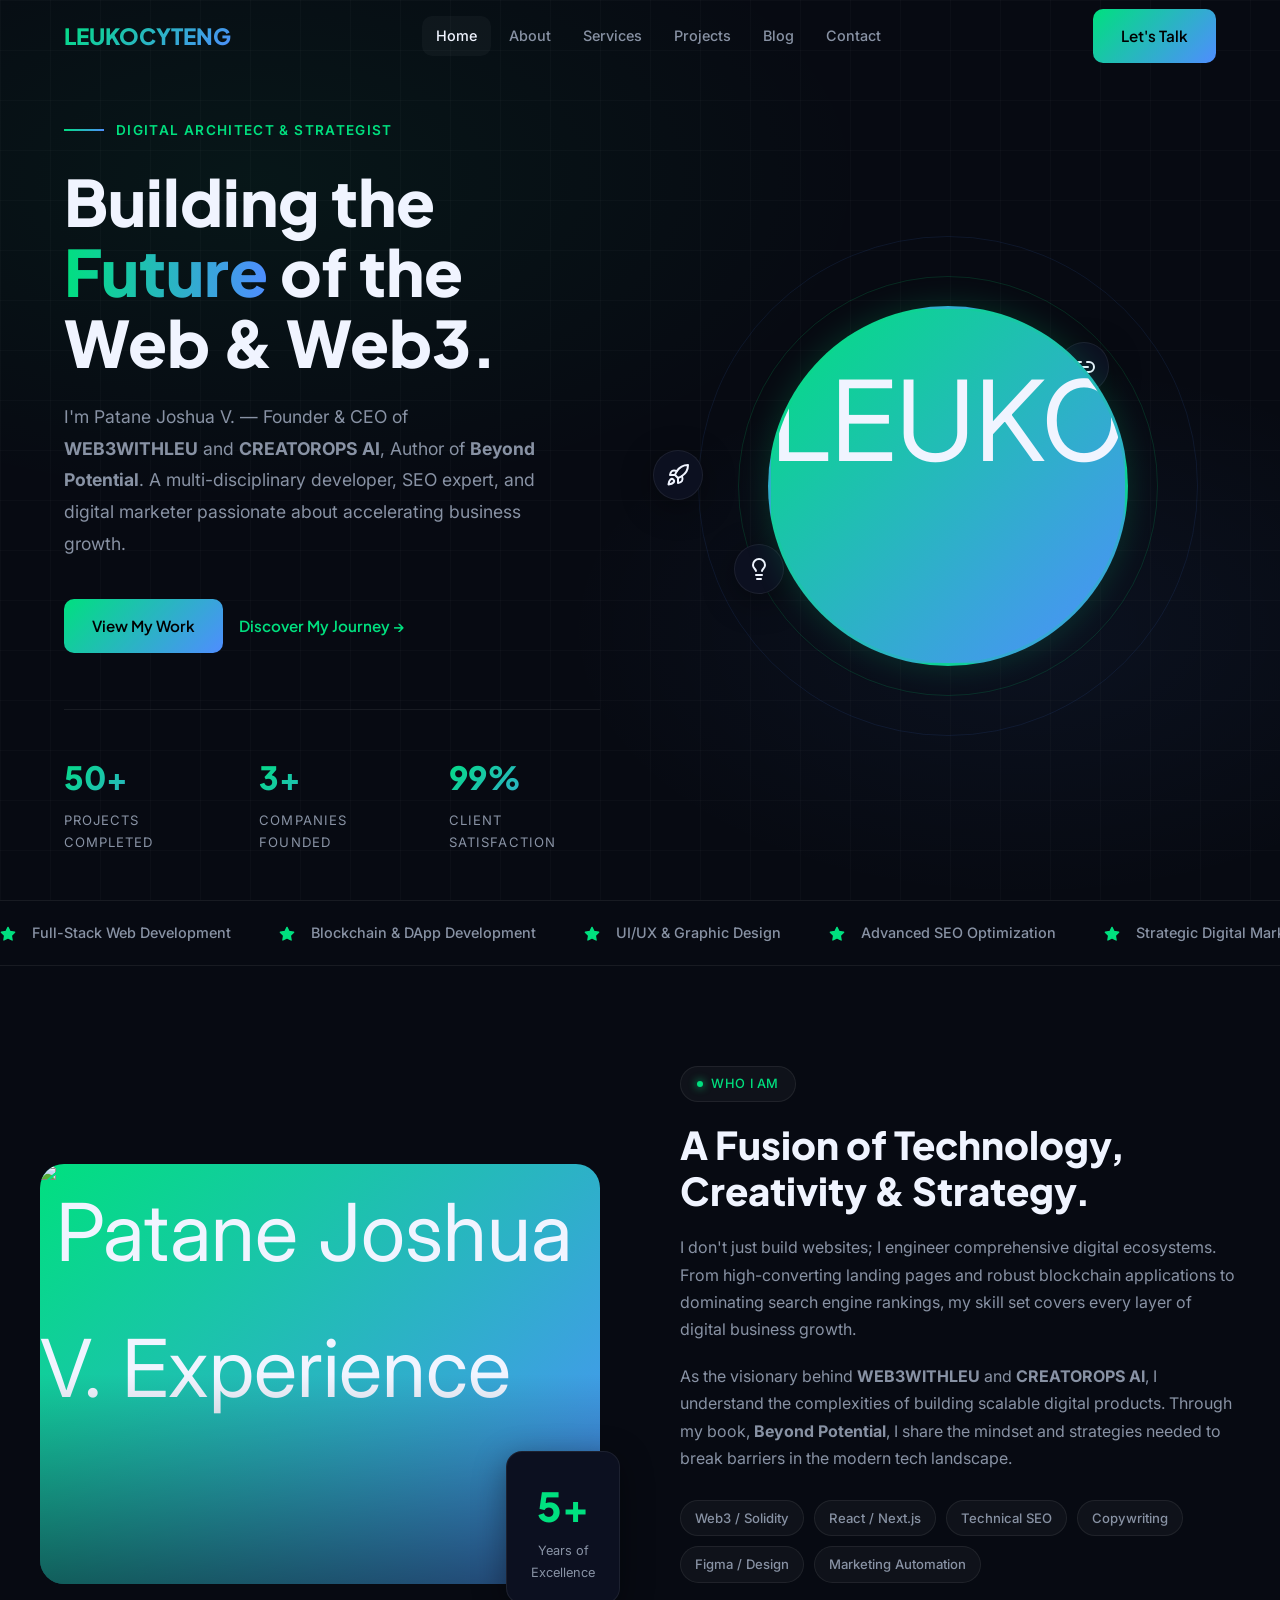
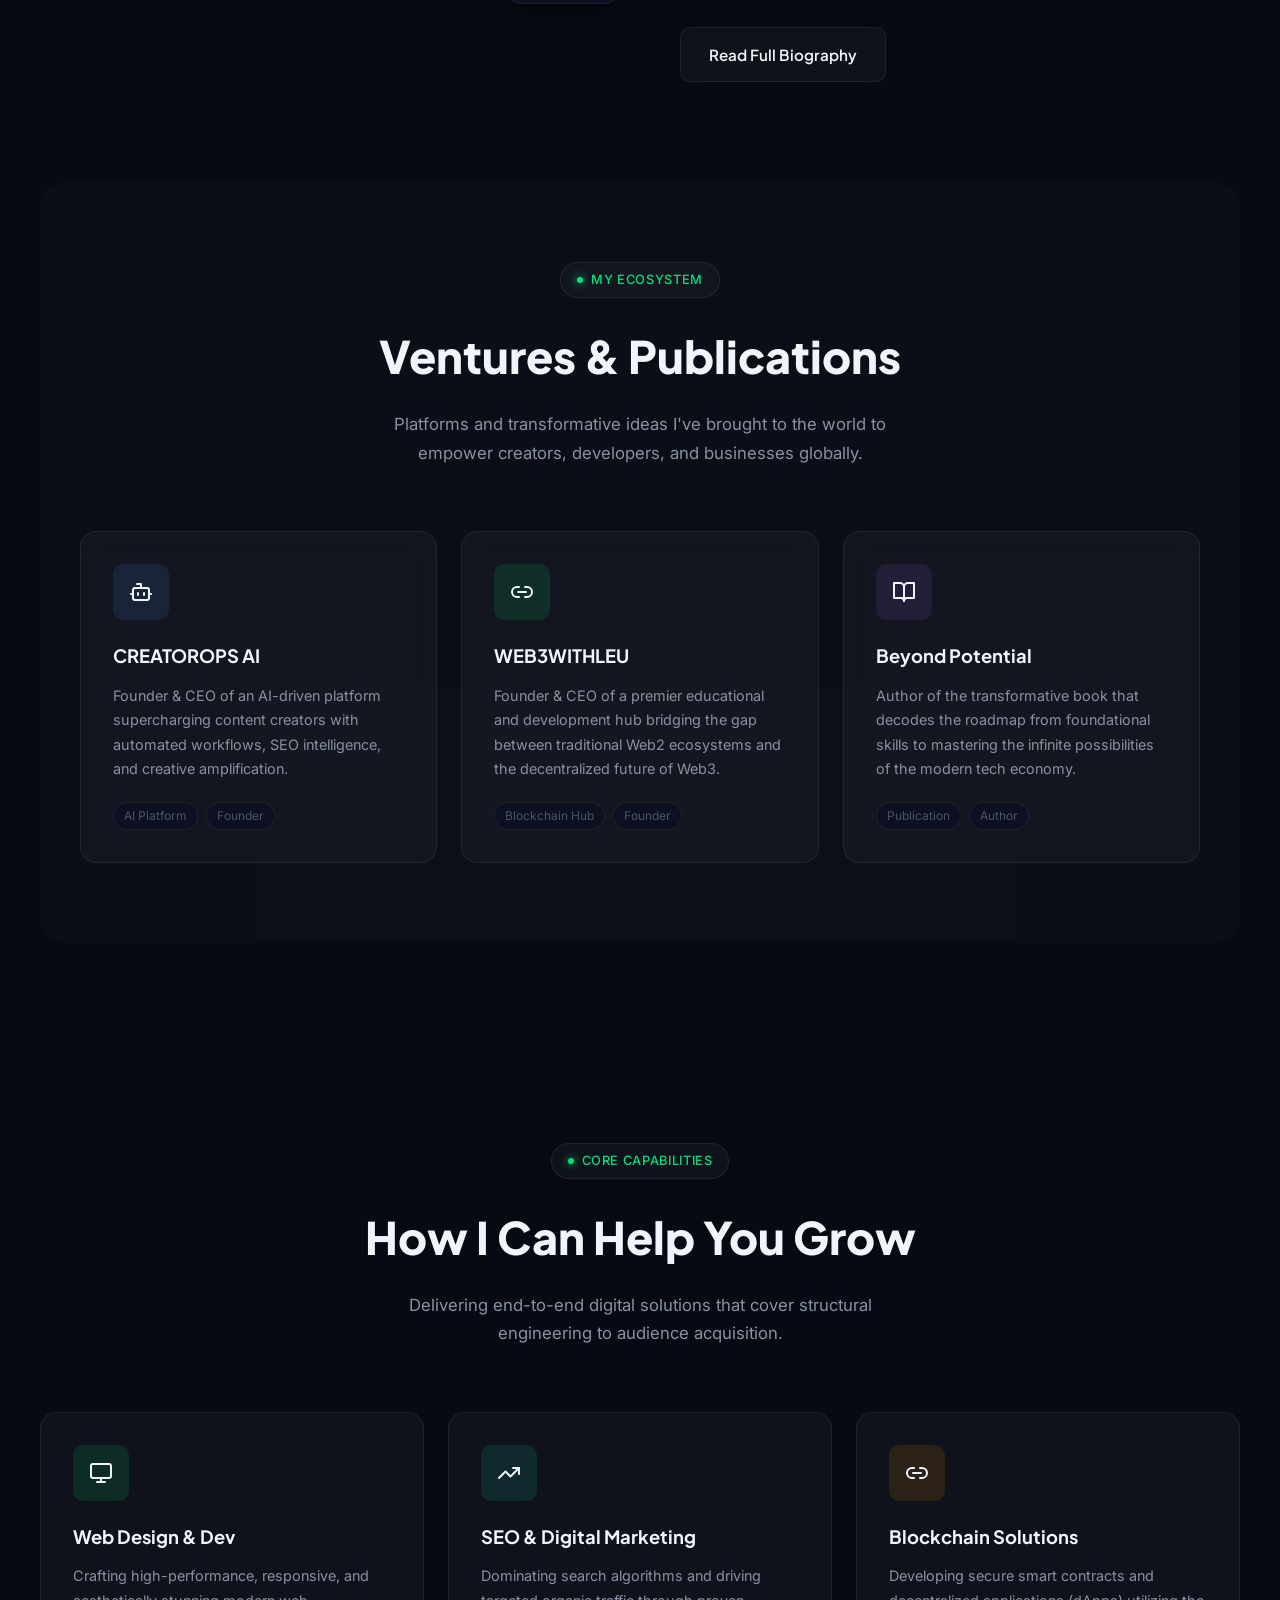
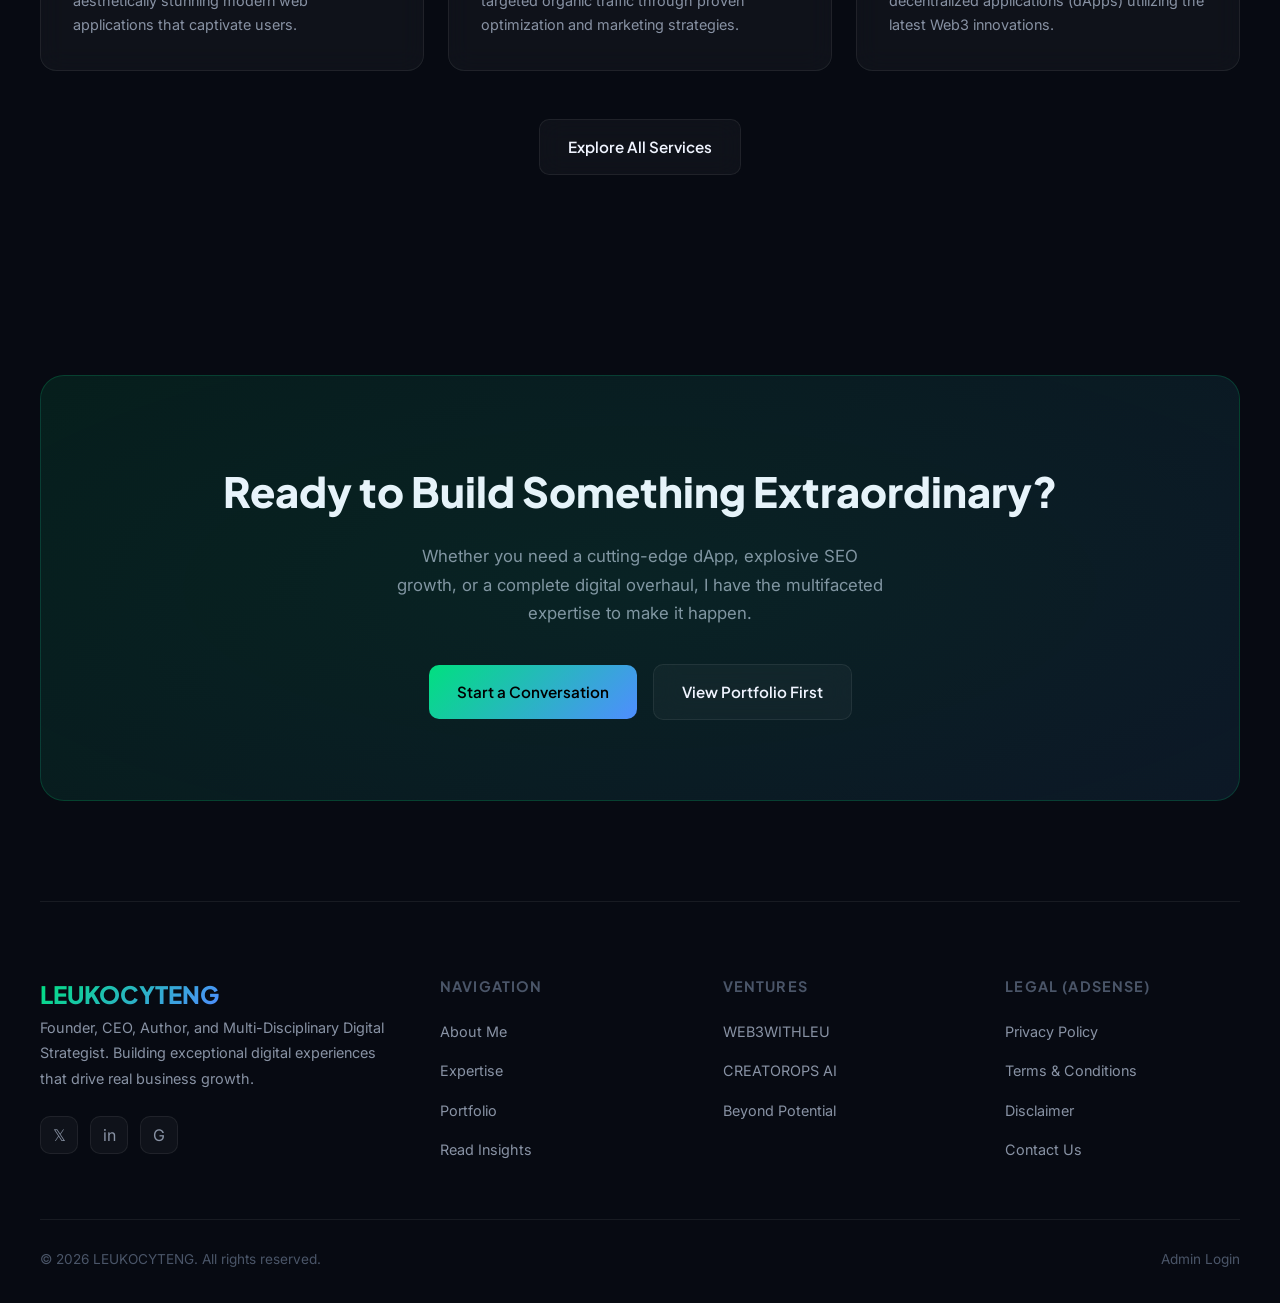
==== index.html @ cdc71e9b "chore: globally format company name and add Google share link" ====
<!DOCTYPE html>
<html lang="en">
<head>
  <meta charset="UTF-8">
  <meta name="viewport" content="width=device-width, initial-scale=1.0">
  
  <!-- Primary Meta Tags -->
  <title>LEUKOCYTENG | Digital Strategist, Web/Blockchain Developer & SEO Expert</title>
  <meta name="title" content="LEUKOCYTENG | Digital Strategist, Web/Blockchain Developer & SEO Expert">
  <meta name="description" content="Portfolio of Patane Joshua V.: Founder & CEO of WEB3WITHLEU and CREATOROPS AI, and Author of 'Beyond Potential'. Expert in Web & Blockchain Development, SEO, Digital Marketing, and Content Strategy.">
  <meta name="keywords" content="LEUKOCYTENG, Web Developer, Web Designer, Digital Marketer, SEO Expert, Content Writer, Graphic Designer, Blockchain Developer, Crypto Enthusiast, WEB3WITHLEU, CREATOROPS AI, Beyond Potential">
  <meta name="author" content="LEUKOCYTENG">
  <meta name="robots" content="index, follow">

  <!-- Open Graph / Facebook -->
  <meta property="og:type" content="website">
  <meta property="og:url" content="https://leukocyteng.com.ng/">
  <meta property="og:title" content="LEUKOCYTENG | Multi-Disciplinary Digital Expert">
  <meta property="og:description" content="Founder & CEO of WEB3WITHLEU and CREATOROPS AI. Elevating businesses through Web & Blockchain Development, SEO, and strategic design.">
  <meta property="og:image" content="https://leukocyteng.com.ng/assets/og-image.jpg">

  <!-- Twitter -->
  <meta property="twitter:card" content="summary_large_image">
  <meta property="twitter:url" content="https://leukocyteng.com.ng/">
  <meta property="twitter:title" content="LEUKOCYTENG | Multi-Disciplinary Digital Expert">
  <meta property="twitter:description" content="Founder & CEO of WEB3WITHLEU and CREATOROPS AI. Elevating businesses through Web & Blockchain Development, SEO, and strategic design.">
  <meta property="twitter:image" content="https://leukocyteng.com.ng/assets/og-image.jpg">

  <!-- Favicon -->
  <link rel="icon" type="image/png" href="favicon.png">

  <!-- Schema.org Structured Data -->
  <script type="application/ld+json">
  {
    "@context": "https://schema.org",
    "@type": "Person",
    "name": "Patane Joshua V.",
    "url": "https://leukocyteng.com.ng",
    "jobTitle": "Founder, CEO & Lead Developer",
    "worksFor": [
      {
        "@type": "Organization",
        "name": "WEB3WITHLEU",
        "url": "https://web3withleu.netlify.app/"
      },
      {
        "@type": "Organization",
        "name": "CREATOROPS AI",
        "url": "https://creatorops.site"
      }
    ],
    "sameAs": [
      "https://x.com/leukocyteng1",
      "https://www.linkedin.com/in/leukocyteng/"
    ],
    "description": "Multi-disciplinary tech professional specializing in Web Development, Blockchain, SEO, Digital Marketing, and Design."
  }
  </script>

  <!-- CSS Styles -->
  <link rel="stylesheet" href="css/style.css">
  
</head>
<body>

  <!-- Mesh Background -->
  <div class="mesh-bg"></div>

  <!-- Navigation -->
  <nav class="nav">
    <div class="container nav__inner">
      <a href="index.html" class="nav__logo">LEUKOCYTENG</a>
      
      <div class="nav__links">
        <a href="index.html" class="active">Home</a>
        <a href="about.html">About</a>
        <a href="services.html">Services</a>
        <a href="projects.html">Projects</a>
        <a href="blog.html">Blog</a>
        <a href="contact.html">Contact</a>
      </div>

      <a href="contact.html" class="btn btn-primary nav__cta">Let's Talk</a>

      <button class="nav__toggle" id="navToggle" aria-label="Toggle Navigation">
        <span></span><span></span><span></span>
      </button>
    </div>
  </nav>

  <!-- Mobile Nav -->
  <div class="nav__mobile" id="mobileNav">
    <a href="index.html" class="active">Home</a>
    <a href="about.html">About</a>
    <a href="services.html">Services</a>
    <a href="projects.html">Projects</a>
    <a href="blog.html">Blog</a>
    <a href="contact.html">Contact</a>
  </div>

  <!-- Hero Section -->
  <header class="hero container">
    <div class="hero__inner">
      <div class="hero__content">
        <div class="hero__eyebrow">
          <div class="hero__eyebrow-line"></div>
          <span>Digital Architect & Strategist</span>
        </div>
        
        <h1>Building the <span class="gradient-text">Future</span> of the Web & Web3.</h1>
        
        <p class="hero__desc">
          I'm Patane Joshua V. — Founder & CEO of <strong>WEB3WITHLEU</strong> and <strong>CREATOROPS AI</strong>, Author of <strong>Beyond Potential</strong>. A multi-disciplinary developer, SEO expert, and digital marketer passionate about accelerating business growth.
        </p>

        <div class="hero__cta">
          <a href="projects.html" class="btn btn-primary">View My Work</a>
          <a href="about.html" class="btn btn-ghost">Discover My Journey &rarr;</a>
        </div>

        <div class="hero__stats">
          <div>
            <div class="hero__stat-num" data-count="50" data-suffix="+">0</div>
            <div class="hero__stat-label">Projects Completed</div>
          </div>
          <div>
            <div class="hero__stat-num" data-count="3" data-suffix="+">0</div>
            <div class="hero__stat-label">Companies Founded</div>
          </div>
          <div>
            <div class="hero__stat-num" data-count="99" data-suffix="%">0</div>
            <div class="hero__stat-label">Client Satisfaction</div>
          </div>
        </div>
      </div>
      
      <div class="hero__visual">
        <div class="hero__ring hero__ring--1"></div>
        <div class="hero__ring hero__ring--2"></div>
        <div class="hero__avatar">
          <img src="assets/profile.png" alt="LEUKOCYTENG" class="hero__avatar-img" style="object-fit: cover;">
        </div>
        <div class="hero__orbit" style="top: 10%; right: 20%; animation: spin 20s linear infinite reverse;"><svg xmlns="http://www.w3.org/2000/svg" width="24" height="24" viewBox="0 0 24 24" fill="none" stroke="currentColor" stroke-width="2" stroke-linecap="round" stroke-linejoin="round"><path d="M9 17H7A5 5 0 0 1 7 7h2"/><path d="M15 7h2a5 5 0 1 1 0 10h-2"/><line x1="8" x2="16" y1="12" y2="12"/></svg></div>
        <div class="hero__orbit" style="bottom: 20%; left: 10%; animation: spin 15s linear infinite reverse;"><svg xmlns="http://www.w3.org/2000/svg" width="24" height="24" viewBox="0 0 24 24" fill="none" stroke="currentColor" stroke-width="2" stroke-linecap="round" stroke-linejoin="round"><path d="M15 14c.2-1 .7-1.7 1.5-2.5 1-.9 1.5-2.2 1.5-3.5A6 6 0 0 0 6 8c0 1.3.5 2.6 1.5 3.5.8.8 1.3 1.5 1.5 2.5"/><path d="M9 18h6"/><path d="M10 22h4"/></svg></div>
        <div class="hero__orbit" style="top: 40%; left: -5%; animation: spin 25s linear infinite reverse;"><svg xmlns="http://www.w3.org/2000/svg" width="24" height="24" viewBox="0 0 24 24" fill="none" stroke="currentColor" stroke-width="2" stroke-linecap="round" stroke-linejoin="round"><path d="M4.5 16.5c-1.5 1.26-2 5-2 5s3.74-.5 5-2c.71-.84.7-2.13-.09-2.91a2.18 2.18 0 0 0-2.91-.09z"/><path d="m12 15-3-3a22 22 0 0 1 2-3.95A12.88 12.88 0 0 1 22 2c0 2.72-.78 7.5-6 11a22.35 22.35 0 0 1-4 2z"/><path d="M9 12H4s.55-3.03 2-4c1.62-1.08 5 0 5 0"/><path d="M12 15v5s3.03-.55 4-2c1.08-1.62 0-5 0-5"/></svg></div>
      </div>
    </div>
  </header>

  <!-- Skills Ticker -->
  <div class="ticker">
    <div class="ticker__track">
      <div class="ticker__item"><span><svg xmlns="http://www.w3.org/2000/svg" width="16" height="16" viewBox="0 0 24 24" fill="currentColor" stroke="currentColor" stroke-width="2" stroke-linecap="round" stroke-linejoin="round" style="display:inline-block; vertical-align:middle; margin-right:4px;"><polygon points="12 2 15.09 8.26 22 9.27 17 14.14 18.18 21.02 12 17.77 5.82 21.02 7 14.14 2 9.27 8.91 8.26 12 2"/></svg></span> Full-Stack Web Development</div>
      <div class="ticker__item"><span><svg xmlns="http://www.w3.org/2000/svg" width="16" height="16" viewBox="0 0 24 24" fill="currentColor" stroke="currentColor" stroke-width="2" stroke-linecap="round" stroke-linejoin="round" style="display:inline-block; vertical-align:middle; margin-right:4px;"><polygon points="12 2 15.09 8.26 22 9.27 17 14.14 18.18 21.02 12 17.77 5.82 21.02 7 14.14 2 9.27 8.91 8.26 12 2"/></svg></span> Blockchain & DApp Development</div>
      <div class="ticker__item"><span><svg xmlns="http://www.w3.org/2000/svg" width="16" height="16" viewBox="0 0 24 24" fill="currentColor" stroke="currentColor" stroke-width="2" stroke-linecap="round" stroke-linejoin="round" style="display:inline-block; vertical-align:middle; margin-right:4px;"><polygon points="12 2 15.09 8.26 22 9.27 17 14.14 18.18 21.02 12 17.77 5.82 21.02 7 14.14 2 9.27 8.91 8.26 12 2"/></svg></span> UI/UX & Graphic Design</div>
      <div class="ticker__item"><span><svg xmlns="http://www.w3.org/2000/svg" width="16" height="16" viewBox="0 0 24 24" fill="currentColor" stroke="currentColor" stroke-width="2" stroke-linecap="round" stroke-linejoin="round" style="display:inline-block; vertical-align:middle; margin-right:4px;"><polygon points="12 2 15.09 8.26 22 9.27 17 14.14 18.18 21.02 12 17.77 5.82 21.02 7 14.14 2 9.27 8.91 8.26 12 2"/></svg></span> Advanced SEO Optimization</div>
      <div class="ticker__item"><span><svg xmlns="http://www.w3.org/2000/svg" width="16" height="16" viewBox="0 0 24 24" fill="currentColor" stroke="currentColor" stroke-width="2" stroke-linecap="round" stroke-linejoin="round" style="display:inline-block; vertical-align:middle; margin-right:4px;"><polygon points="12 2 15.09 8.26 22 9.27 17 14.14 18.18 21.02 12 17.77 5.82 21.02 7 14.14 2 9.27 8.91 8.26 12 2"/></svg></span> Strategic Digital Marketing</div>
      <div class="ticker__item"><span><svg xmlns="http://www.w3.org/2000/svg" width="16" height="16" viewBox="0 0 24 24" fill="currentColor" stroke="currentColor" stroke-width="2" stroke-linecap="round" stroke-linejoin="round" style="display:inline-block; vertical-align:middle; margin-right:4px;"><polygon points="12 2 15.09 8.26 22 9.27 17 14.14 18.18 21.02 12 17.77 5.82 21.02 7 14.14 2 9.27 8.91 8.26 12 2"/></svg></span> Technical Content Writing</div>
      <div class="ticker__item"><span><svg xmlns="http://www.w3.org/2000/svg" width="16" height="16" viewBox="0 0 24 24" fill="currentColor" stroke="currentColor" stroke-width="2" stroke-linecap="round" stroke-linejoin="round" style="display:inline-block; vertical-align:middle; margin-right:4px;"><polygon points="12 2 15.09 8.26 22 9.27 17 14.14 18.18 21.02 12 17.77 5.82 21.02 7 14.14 2 9.27 8.91 8.26 12 2"/></svg></span> AI Integration (CreatorOps AI)</div>
    </div>
  </div>

  <!-- Highlights / Features (About Summary) -->
  <section class="section container">
    <div class="about-grid">
      <div class="about__img-wrap">
        <img src="assets/profile.png" alt="Patane Joshua V. Experience" class="about__img-main" style="object-fit: cover; width: 100%;">
        <div class="about__exp-badge">
          <div class="about__exp-num" data-count="5" data-suffix="+">0</div>
          <div class="about__exp-label">Years of<br>Excellence</div>
        </div>
      </div>
      
      <div class="about__content">
        <div class="badge">Who I Am</div>
        <h2>A Fusion of Technology, Creativity & Strategy.</h2>
        <p>I don't just build websites; I engineer comprehensive digital ecosystems. From high-converting landing pages and robust blockchain applications to dominating search engine rankings, my skill set covers every layer of digital business growth.</p>
        
        <p>As the visionary behind <strong>WEB3WITHLEU</strong> and <strong>CREATOROPS AI</strong>, I understand the complexities of building scalable digital products. Through my book, <strong>Beyond Potential</strong>, I share the mindset and strategies needed to break barriers in the modern tech landscape.</p>
        
        <div class="about__skills-list">
          <span class="about__skill-tag">Web3 / Solidity</span>
          <span class="about__skill-tag">React / Next.js</span>
          <span class="about__skill-tag">Technical SEO</span>
          <span class="about__skill-tag">Copywriting</span>
          <span class="about__skill-tag">Figma / Design</span>
          <span class="about__skill-tag">Marketing Automation</span>
        </div>

        <a href="about.html" class="btn btn-outline" style="margin-top: 16px;">Read Full Biography</a>
      </div>
    </div>
  </section>

  <!-- Ventures & Publications -->
  <section class="section container" style="background: rgba(255,255,255,0.02); border-radius: var(--radius-lg); padding: 80px 40px; margin-bottom: 100px;">
    <div class="section-header">
      <div class="badge">My Ecosystem</div>
      <h2>Ventures & Publications</h2>
      <p>Platforms and transformative ideas I've brought to the world to empower creators, developers, and businesses globally.</p>
    </div>

    <div class="services-grid">
      <a href="https://creatorops.site" target="_blank" rel="noopener noreferrer" class="card service-card">
        <div class="service-card__icon service-card__icon--blue"><svg xmlns="http://www.w3.org/2000/svg" width="24" height="24" viewBox="0 0 24 24" fill="none" stroke="currentColor" stroke-width="2" stroke-linecap="round" stroke-linejoin="round"><path d="M12 8V4H8"/><rect width="16" height="12" x="4" y="8" rx="2"/><path d="M2 14h2"/><path d="M20 14h2"/><path d="M15 13v2"/><path d="M9 13v2"/></svg></div>
        <h3>CREATOROPS AI</h3>
        <p>Founder & CEO of an AI-driven platform supercharging content creators with automated workflows, SEO intelligence, and creative amplification.</p>
        <div class="service-card__tags">
          <span class="service-card__tag">AI Platform</span>
          <span class="service-card__tag">Founder</span>
        </div>
      </a>

      <a href="https://web3withleu.netlify.app/" target="_blank" rel="noopener noreferrer" class="card service-card">
        <div class="service-card__icon service-card__icon--green"><svg xmlns="http://www.w3.org/2000/svg" width="24" height="24" viewBox="0 0 24 24" fill="none" stroke="currentColor" stroke-width="2" stroke-linecap="round" stroke-linejoin="round"><path d="M9 17H7A5 5 0 0 1 7 7h2"/><path d="M15 7h2a5 5 0 1 1 0 10h-2"/><line x1="8" x2="16" y1="12" y2="12"/></svg></div>
        <h3>WEB3WITHLEU</h3>
        <p>Founder & CEO of a premier educational and development hub bridging the gap between traditional Web2 ecosystems and the decentralized future of Web3.</p>
        <div class="service-card__tags">
          <span class="service-card__tag">Blockchain Hub</span>
          <span class="service-card__tag">Founder</span>
        </div>
      </a>

      <a href="https://beyondpotential.vercel.app/" target="_blank" rel="noopener noreferrer" class="card service-card">
        <div class="service-card__icon service-card__icon--purple"><svg xmlns="http://www.w3.org/2000/svg" width="24" height="24" viewBox="0 0 24 24" fill="none" stroke="currentColor" stroke-width="2" stroke-linecap="round" stroke-linejoin="round"><path d="M2 3h6a4 4 0 0 1 4 4v14a3 3 0 0 0-3-3H2z"/><path d="M22 3h-6a4 4 0 0 0-4 4v14a3 3 0 0 1 3-3h7z"/></svg></div>
        <h3>Beyond Potential</h3>
        <p>Author of the transformative book that decodes the roadmap from foundational skills to mastering the infinite possibilities of the modern tech economy.</p>
        <div class="service-card__tags">
          <span class="service-card__tag">Publication</span>
          <span class="service-card__tag">Author</span>
        </div>
      </a>
    </div>
  </section>

  <!-- Services Sneak Peek -->
  <section class="section container">
    <div class="section-header">
      <div class="badge">Core Capabilities</div>
      <h2>How I Can Help You Grow</h2>
      <p>Delivering end-to-end digital solutions that cover structural engineering to audience acquisition.</p>
    </div>

    <div class="services-grid">
      <div class="card service-card">
        <div class="service-card__icon service-card__icon--green"><svg xmlns="http://www.w3.org/2000/svg" width="24" height="24" viewBox="0 0 24 24" fill="none" stroke="currentColor" stroke-width="2" stroke-linecap="round" stroke-linejoin="round"><rect width="20" height="14" x="2" y="3" rx="2"/><line x1="8" x2="16" y1="21" y2="21"/><line x1="12" x2="12" y1="17" y2="21"/></svg></div>
        <h3>Web Design & Dev</h3>
        <p>Crafting high-performance, responsive, and aesthetically stunning modern web applications that captivate users.</p>
      </div>
      <div class="card service-card">
        <div class="service-card__icon service-card__icon--teal"><svg xmlns="http://www.w3.org/2000/svg" width="24" height="24" viewBox="0 0 24 24" fill="none" stroke="currentColor" stroke-width="2" stroke-linecap="round" stroke-linejoin="round"><polyline points="22 7 13.5 15.5 8.5 10.5 2 17"/><polyline points="16 7 22 7 22 13"/></svg></div>
        <h3>SEO & Digital Marketing</h3>
        <p>Dominating search algorithms and driving targeted organic traffic through proven optimization and marketing strategies.</p>
      </div>
      <div class="card service-card">
        <div class="service-card__icon service-card__icon--orange"><svg xmlns="http://www.w3.org/2000/svg" width="24" height="24" viewBox="0 0 24 24" fill="none" stroke="currentColor" stroke-width="2" stroke-linecap="round" stroke-linejoin="round"><path d="M9 17H7A5 5 0 0 1 7 7h2"/><path d="M15 7h2a5 5 0 1 1 0 10h-2"/><line x1="8" x2="16" y1="12" y2="12"/></svg></div>
        <h3>Blockchain Solutions</h3>
        <p>Developing secure smart contracts and decentralized applications (dApps) utilizing the latest Web3 innovations.</p>
      </div>
    </div>
    
    <div style="text-align: center; margin-top: 48px;">
      <a href="services.html" class="btn btn-outline">Explore All Services</a>
    </div>
  </section>

  <!-- CTA Banner -->
  <section class="section container">
    <div class="cta-banner">
      <h2>Ready to Build Something Extraordinary?</h2>
      <p>Whether you need a cutting-edge dApp, explosive SEO growth, or a complete digital overhaul, I have the multifaceted expertise to make it happen.</p>
      <div class="cta-banner__btns">
        <a href="contact.html" class="btn btn-primary">Start a Conversation</a>
        <a href="projects.html" class="btn btn-outline">View Portfolio First</a>
      </div>
    </div>
  </section>

  <!-- Footer -->
  <footer class="footer container">
    <div class="footer__top">
      <div class="footer__brand">
        <a href="index.html" class="footer__logo">LEUKOCYTENG</a>
        <p class="footer__desc">Founder, CEO, Author, and Multi-Disciplinary Digital Strategist. Building exceptional digital experiences that drive real business growth.</p>
        <div class="footer__social">
          <a href="https://x.com/leukocyteng1" target="_blank" class="footer__social-link" aria-label="Twitter">𝕏</a>
          <a href="https://www.linkedin.com/in/leukocyteng/" target="_blank" class="footer__social-link" aria-label="LinkedIn">in</a>
          <a href="https://share.google/2Kr7sNPR0NeVUEUew" target="_blank" rel="noopener noreferrer" class="footer__social-link" aria-label="Google Profile">G</a>
        </div>
      </div>
      
      <div class="footer__col">
        <h4>Navigation</h4>
        <ul>
          <li><a href="about.html">About Me</a></li>
          <li><a href="services.html">Expertise</a></li>
          <li><a href="projects.html">Portfolio</a></li>
          <li><a href="blog.html">Read Insights</a></li>
        </ul>
      </div>

      <div class="footer__col">
        <h4>Ventures</h4>
        <ul>
          <li><a href="https://web3withleu.netlify.app/" target="_blank">WEB3WITHLEU</a></li>
          <li><a href="https://creatorops.site/" target="_blank">CREATOROPS AI</a></li>
          <li><a href="https://beyondpotential.vercel.app/" target="_blank">Beyond Potential</a></li>
        </ul>
      </div>

      <div class="footer__col">
        <h4>Legal (AdSense)</h4>
        <ul>
          <li><a href="privacy-policy.html">Privacy Policy</a></li>
          <li><a href="terms.html">Terms & Conditions</a></li>
          <li><a href="disclaimer.html">Disclaimer</a></li>
          <li><a href="contact.html">Contact Us</a></li>
        </ul>
      </div>
    </div>
    
    <div class="footer__bottom">
      <div class="footer__copyright">&copy; <span id="year">2026</span> LEUKOCYTENG. All rights reserved.</div>
      <div class="footer__legal">
        <a href="admin.html">Admin Login</a>
      </div>
    </div>
  </footer>

  <script src="js/main.js"></script>
  <script>document.getElementById('year').textContent = new Date().getFullYear();</script>
</body>
</html>
---- css/style.css ----
/* =============================================
   LeukocyteNG — Design System
   ============================================= */

@import url('https://fonts.googleapis.com/css2?family=Plus+Jakarta+Sans:wght@300;400;500;600;700;800&family=Inter:wght@300;400;500;600&display=swap');

/* ---- CSS Variables ---- */
:root {
  --bg-primary:    #070a12;
  --bg-secondary:  #0c1020;
  --bg-card:       rgba(255,255,255,0.035);
  --bg-card-hover: rgba(255,255,255,0.06);
  --border:        rgba(255,255,255,0.07);
  --border-hover:  rgba(0,224,127,0.35);

  --green:         #00e07f;
  --green-dim:     #00a85f;
  --blue:          #4f8dff;
  --blue-dim:      #2e5fcc;
  --purple:        #8b5cf6;

  --gradient:      linear-gradient(135deg, #00e07f 0%, #4f8dff 100%);
  --gradient-alt:  linear-gradient(135deg, #4f8dff 0%, #8b5cf6 100%);
  --gradient-text: linear-gradient(90deg, #00e07f, #4f8dff);

  --text-primary:   #f0f4ff;
  --text-secondary: #8892a4;
  --text-muted:     #4a5568;

  --font-head: 'Plus Jakarta Sans', sans-serif;
  --font-body: 'Inter', sans-serif;

  --radius:    16px;
  --radius-sm: 10px;
  --radius-lg: 24px;

  --shadow:     0 8px 32px rgba(0,0,0,0.4);
  --shadow-lg:  0 24px 64px rgba(0,0,0,0.6);
  --glow-green: 0 0 32px rgba(0,224,127,0.18);
  --glow-blue:  0 0 32px rgba(79,141,255,0.18);

  --nav-h: 72px;
  --transition: 0.3s cubic-bezier(0.4,0,0.2,1);
}

/* ---- Reset ---- */
*, *::before, *::after { box-sizing: border-box; margin: 0; padding: 0; }

html {
  scroll-behavior: smooth;
  font-size: 16px;
}

body {
  font-family: var(--font-body);
  background: var(--bg-primary);
  color: var(--text-primary);
  line-height: 1.7;
  overflow-x: hidden;
}

a { color: inherit; text-decoration: none; }
img { max-width: 100%; display: block; }
ul { list-style: none; }
button { cursor: pointer; border: none; outline: none; background: none; font-family: inherit; }

/* ---- Utility Classes ---- */
.container { width: 100%; max-width: 1200px; margin: 0 auto; padding: 0 24px; }
.section { padding: 100px 0; }
.section--sm { padding: 60px 0; }

.gradient-text {
  background: var(--gradient-text);
  -webkit-background-clip: text;
  -webkit-text-fill-color: transparent;
  background-clip: text;
}

.badge {
  display: inline-flex;
  align-items: center;
  gap: 8px;
  padding: 6px 16px;
  border-radius: 999px;
  border: 1px solid var(--border);
  background: var(--bg-card);
  font-size: 0.8rem;
  font-weight: 500;
  color: var(--green);
  letter-spacing: 0.05em;
  text-transform: uppercase;
  margin-bottom: 20px;
}

.badge::before {
  content: '';
  width: 6px; height: 6px;
  border-radius: 50%;
  background: var(--green);
  box-shadow: 0 0 8px var(--green);
  animation: pulse 2s infinite;
}

@keyframes pulse {
  0%, 100% { opacity: 1; transform: scale(1); }
  50%       { opacity: 0.5; transform: scale(1.5); }
}

.section-header { text-align: center; margin-bottom: 64px; }
.section-header h2 { font-family: var(--font-head); font-size: clamp(2rem,4vw,2.8rem); font-weight: 800; margin-bottom: 16px; }
.section-header p { color: var(--text-secondary); font-size: 1.05rem; max-width: 560px; margin: 0 auto; }

/* ---- Buttons ---- */
.btn {
  display: inline-flex;
  align-items: center;
  gap: 8px;
  padding: 14px 28px;
  border-radius: var(--radius-sm);
  font-family: var(--font-head);
  font-size: 0.95rem;
  font-weight: 600;
  transition: var(--transition);
  position: relative;
  overflow: hidden;
}

.btn-primary {
  background: var(--gradient);
  color: #000;
}
.btn-primary:hover {
  transform: translateY(-2px);
  box-shadow: var(--glow-green);
}

.btn-outline {
  border: 1px solid var(--border);
  color: var(--text-primary);
  background: var(--bg-card);
  backdrop-filter: blur(12px);
}
.btn-outline:hover {
  border-color: var(--green);
  color: var(--green);
  transform: translateY(-2px);
}

.btn-ghost {
  color: var(--green);
  padding: 10px 0;
}
.btn-ghost:hover { gap: 12px; }

/* ---- Card ---- */
.card {
  background: var(--bg-card);
  border: 1px solid var(--border);
  border-radius: var(--radius);
  padding: 32px;
  transition: var(--transition);
  backdrop-filter: blur(12px);
  position: relative;
  overflow: hidden;
}

.card:hover {
  border-color: var(--border-hover);
  transform: translateY(-4px);
  box-shadow: var(--shadow), var(--glow-green);
  background: var(--bg-card-hover);
}

.card::before {
  content: '';
  position: absolute;
  top: 0; left: 0; right: 0;
  height: 2px;
  background: var(--gradient);
  opacity: 0;
  transition: var(--transition);
}
.card:hover::before { opacity: 1; }

/* ---- Mesh/Grid Background ---- */
.mesh-bg {
  position: fixed;
  inset: 0;
  z-index: -1;
  background:
    radial-gradient(ellipse 80% 60% at 20% 20%, rgba(0,224,127,0.06) 0%, transparent 60%),
    radial-gradient(ellipse 60% 50% at 80% 70%, rgba(79,141,255,0.06) 0%, transparent 60%),
    var(--bg-primary);
}

.mesh-bg::after {
  content: '';
  position: absolute;
  inset: 0;
  background-image:
    linear-gradient(rgba(255,255,255,0.02) 1px, transparent 1px),
    linear-gradient(90deg, rgba(255,255,255,0.02) 1px, transparent 1px);
  background-size: 50px 50px;
}

/* =============================================
   NAVIGATION
   ============================================= */
.nav {
  position: fixed;
  top: 0; left: 0; right: 0;
  height: var(--nav-h);
  z-index: 100;
  transition: var(--transition);
}

.nav.scrolled {
  background: rgba(7,10,18,0.85);
  backdrop-filter: blur(20px);
  border-bottom: 1px solid var(--border);
}

.nav__inner {
  display: flex;
  align-items: center;
  justify-content: space-between;
  height: 100%;
}

.nav__logo {
  font-family: var(--font-head);
  font-size: 1.4rem;
  font-weight: 800;
  background: var(--gradient);
  -webkit-background-clip: text;
  -webkit-text-fill-color: transparent;
  background-clip: text;
}

.nav__logo span { -webkit-text-fill-color: var(--text-secondary); font-weight: 400; font-size: 0.85em; }

.nav__links {
  display: flex;
  align-items: center;
  gap: 4px;
}

.nav__links a {
  padding: 8px 14px;
  border-radius: var(--radius-sm);
  font-size: 0.9rem;
  font-weight: 500;
  color: var(--text-secondary);
  transition: var(--transition);
}
.nav__links a:hover,
.nav__links a.active { color: var(--text-primary); background: var(--bg-card); }

.nav__cta { margin-left: 8px; }

.nav__toggle {
  display: none;
  flex-direction: column;
  gap: 5px;
  width: 28px;
}
.nav__toggle span {
  height: 2px;
  border-radius: 2px;
  background: var(--text-primary);
  transition: var(--transition);
}

/* ---- Mobile Nav ---- */
.nav__mobile {
  display: none;
  position: fixed;
  top: var(--nav-h); left: 0; right: 0;
  background: rgba(7,10,18,0.97);
  backdrop-filter: blur(20px);
  border-bottom: 1px solid var(--border);
  flex-direction: column;
  padding: 20px 24px;
  gap: 4px;
  z-index: 99;
}
.nav__mobile a {
  padding: 14px 16px;
  border-radius: var(--radius-sm);
  font-size: 1rem;
  font-weight: 500;
  color: var(--text-secondary);
  border-bottom: 1px solid var(--border);
  transition: var(--transition);
}
.nav__mobile a:last-child { border-bottom: none; }
.nav__mobile a:hover { color: var(--green); }
.nav__mobile.open { display: flex; }

/* =============================================
   HERO
   ============================================= */
.hero {
  min-height: 100vh;
  display: flex;
  align-items: center;
  padding-top: var(--nav-h);
  position: relative;
}

.hero__inner {
  display: grid;
  grid-template-columns: 1fr 1fr;
  align-items: center;
  gap: 80px;
}

.hero__eyebrow {
  display: flex;
  align-items: center;
  gap: 12px;
  margin-bottom: 24px;
}

.hero__eyebrow-line { width: 40px; height: 2px; background: var(--gradient); }
.hero__eyebrow span { font-size: 0.85rem; font-weight: 600; color: var(--green); text-transform: uppercase; letter-spacing: 0.1em; }

.hero h1 {
  font-family: var(--font-head);
  font-size: clamp(2.6rem, 5vw, 4rem);
  font-weight: 800;
  line-height: 1.1;
  margin-bottom: 24px;
}

.hero__desc {
  font-size: 1.1rem;
  color: var(--text-secondary);
  margin-bottom: 40px;
  max-width: 480px;
  line-height: 1.8;
}

.hero__cta { display: flex; align-items: center; gap: 16px; flex-wrap: wrap; }

.hero__stats {
  display: flex;
  gap: 40px;
  margin-top: 56px;
  padding-top: 40px;
  border-top: 1px solid var(--border);
}

.hero__stat-num {
  font-family: var(--font-head);
  font-size: 2rem;
  font-weight: 800;
  background: var(--gradient);
  -webkit-background-clip: text;
  -webkit-text-fill-color: transparent;
  background-clip: text;
}

.hero__stat-label { font-size: 0.82rem; color: var(--text-secondary); text-transform: uppercase; letter-spacing: 0.08em; margin-top: 4px; }

/* Hero visual */
.hero__visual {
  position: relative;
  display: flex;
  justify-content: center;
  align-items: center;
}

.hero__avatar {
  width: 360px; height: 360px;
  border-radius: 50%;
  position: relative;
  z-index: 2;
}

.hero__avatar-img {
  width: 100%; height: 100%;
  border-radius: 50%;
  background: var(--gradient);
  display: flex;
  align-items: center;
  justify-content: center;
  font-size: 7rem;
  border: 3px solid rgba(0,224,127,0.2);
  box-shadow: var(--glow-green);
  overflow: hidden;
}

.hero__ring {
  position: absolute;
  border-radius: 50%;
  border: 1px solid;
  animation: spin linear infinite;
}
.hero__ring--1 { width: 420px; height: 420px; border-color: rgba(0,224,127,0.15); animation-duration: 20s; }
.hero__ring--2 { width: 500px; height: 500px; border-color: rgba(79,141,255,0.1); animation-duration: 30s; animation-direction: reverse; }

@keyframes spin { to { transform: rotate(360deg); } }

.hero__orbit {
  position: absolute;
  width: 50px; height: 50px;
  border-radius: 50%;
  background: var(--bg-secondary);
  border: 1px solid var(--border);
  display: flex; align-items: center; justify-content: center;
  font-size: 1.4rem;
  box-shadow: var(--shadow);
}

/* =============================================
   SKILLS TICKER
   ============================================= */
.ticker { overflow: hidden; padding: 20px 0; border-top: 1px solid var(--border); border-bottom: 1px solid var(--border); }
.ticker__track {
  display: flex;
  gap: 48px;
  animation: ticker 25s linear infinite;
  width: max-content;
}
.ticker__item {
  display: flex;
  align-items: center;
  gap: 12px;
  font-size: 0.9rem;
  font-weight: 500;
  color: var(--text-secondary);
  white-space: nowrap;
}
.ticker__item span { color: var(--green); }

@keyframes ticker {
  from { transform: translateX(0); }
  to   { transform: translateX(-50%); }
}

/* =============================================
   ABOUT SECTION (on Homepage)
   ============================================= */
.about-grid {
  display: grid;
  grid-template-columns: 1fr 1fr;
  gap: 80px;
  align-items: center;
}

.about__img-wrap {
  position: relative;
}

.about__img-main {
  border-radius: var(--radius-lg);
  background: var(--gradient);
  height: 420px;
  display: flex;
  align-items: center;
  justify-content: center;
  font-size: 5rem;
  position: relative;
  overflow: hidden;
}
.about__img-main::after {
  content: '';
  position: absolute;
  bottom: 0; left: 0; right: 0;
  height: 50%;
  background: linear-gradient(transparent, rgba(0,0,0,0.5));
}

.about__exp-badge {
  position: absolute;
  bottom: -20px; right: -20px;
  background: var(--bg-secondary);
  border: 1px solid var(--border);
  border-radius: var(--radius);
  padding: 20px 24px;
  text-align: center;
  box-shadow: var(--shadow);
}
.about__exp-num { font-family: var(--font-head); font-size: 2.5rem; font-weight: 800; color: var(--green); }
.about__exp-label { font-size: 0.8rem; color: var(--text-secondary); }

.about__content h2 { font-family: var(--font-head); font-size: clamp(1.8rem,3vw,2.4rem); font-weight: 800; margin-bottom: 20px; line-height: 1.2; }
.about__content p { color: var(--text-secondary); margin-bottom: 20px; }

.about__skills-list { display: flex; flex-wrap: wrap; gap: 10px; margin: 28px 0; }
.about__skill-tag {
  padding: 6px 14px;
  border-radius: 999px;
  border: 1px solid var(--border);
  font-size: 0.82rem;
  font-weight: 500;
  color: var(--text-secondary);
  background: var(--bg-card);
  transition: var(--transition);
}
.about__skill-tag:hover { border-color: var(--green); color: var(--green); }

/* =============================================
   SERVICES
   ============================================= */
.services-grid {
  display: grid;
  grid-template-columns: repeat(3, 1fr);
  gap: 24px;
}

.service-card { cursor: default; }

.service-card__icon {
  width: 56px; height: 56px;
  border-radius: var(--radius-sm);
  display: flex;
  align-items: center;
  justify-content: center;
  font-size: 1.5rem;
  margin-bottom: 20px;
}

.service-card__icon--green { background: rgba(0,224,127,0.12); }
.service-card__icon--blue  { background: rgba(79,141,255,0.12); }
.service-card__icon--purple{ background: rgba(139,92,246,0.12); }
.service-card__icon--orange{ background: rgba(255,140,0,0.12); }
.service-card__icon--pink  { background: rgba(255,79,140,0.12); }
.service-card__icon--teal  { background: rgba(20,200,180,0.12); }

.service-card h3 { font-family: var(--font-head); font-size: 1.15rem; font-weight: 700; margin-bottom: 12px; }
.service-card p { font-size: 0.9rem; color: var(--text-secondary); line-height: 1.7; }

.service-card__tags { display: flex; flex-wrap: wrap; gap: 8px; margin-top: 20px; }
.service-card__tag {
  padding: 3px 10px;
  border-radius: 999px;
  background: var(--bg-secondary);
  border: 1px solid var(--border);
  font-size: 0.75rem;
  color: var(--text-muted);
}

/* =============================================
   PROJECTS
   ============================================= */
.projects-filter {
  display: flex;
  align-items: center;
  gap: 8px;
  justify-content: center;
  flex-wrap: wrap;
  margin-bottom: 48px;
}

.filter-btn {
  padding: 8px 20px;
  border-radius: 999px;
  border: 1px solid var(--border);
  background: var(--bg-card);
  color: var(--text-secondary);
  font-size: 0.88rem;
  font-weight: 500;
  transition: var(--transition);
}
.filter-btn:hover,
.filter-btn.active {
  background: var(--gradient);
  border-color: transparent;
  color: #000;
}

.projects-grid {
  display: grid;
  grid-template-columns: repeat(3,1fr);
  gap: 24px;
}

.project-card { overflow: hidden; }
.project-card__thumb {
  height: 200px;
  border-radius: var(--radius-sm);
  margin-bottom: 20px;
  display: flex;
  align-items: center;
  justify-content: center;
  font-size: 3rem;
  position: relative;
  overflow: hidden;
}

.project-card__category {
  font-size: 0.75rem;
  text-transform: uppercase;
  letter-spacing: 0.1em;
  color: var(--green);
  font-weight: 600;
  margin-bottom: 8px;
}
.project-card h3 { font-family: var(--font-head); font-size: 1.1rem; font-weight: 700; margin-bottom: 10px; }
.project-card p { font-size: 0.88rem; color: var(--text-secondary); margin-bottom: 16px; }

.project-card__links { display: flex; gap: 12px; }
.project-card__link {
  font-size: 0.82rem;
  font-weight: 600;
  color: var(--green);
  display: flex;
  align-items: center;
  gap: 4px;
  transition: var(--transition);
}
.project-card__link:hover { color: var(--blue); }

/* =============================================
   BLOG
   ============================================= */
.blog-grid { display: grid; grid-template-columns: repeat(3,1fr); gap: 24px; }

.blog-card { overflow: hidden; }
.blog-card__thumb {
  height: 180px;
  border-radius: var(--radius-sm);
  margin-bottom: 20px;
  position: relative;
  overflow: hidden;
  display: flex;
  align-items: center;
  justify-content: center;
  font-size: 2.5rem;
}
.blog-card__meta { display: flex; align-items: center; gap: 12px; margin-bottom: 12px; font-size: 0.8rem; color: var(--text-muted); }
.blog-card__cat { color: var(--green); font-weight: 600; }
.blog-card h3 { font-family: var(--font-head); font-size: 1.05rem; font-weight: 700; margin-bottom: 10px; line-height: 1.4; }
.blog-card p  { font-size: 0.88rem; color: var(--text-secondary); margin-bottom: 16px; }
.blog-card__read { font-size: 0.82rem; font-weight: 600; color: var(--green); display: flex; align-items: center; gap: 4px; }

/* =============================================
   TESTIMONIALS
   ============================================= */
.testimonials-grid { display: grid; grid-template-columns: repeat(3,1fr); gap: 24px; }

.testimonial-card { }
.testimonial-card__stars { color: #ffd700; font-size: 1rem; margin-bottom: 16px; }
.testimonial-card p { font-size: 0.95rem; color: var(--text-secondary); line-height: 1.8; font-style: italic; margin-bottom: 24px; }
.testimonial-card__author { display: flex; align-items: center; gap: 12px; }
.testimonial-card__avatar {
  width: 42px; height: 42px;
  border-radius: 50%;
  display: flex; align-items: center; justify-content: center;
  font-weight: 700; font-size: 0.9rem;
  color: #000;
}
.testimonial-card__name { font-weight: 600; font-size: 0.9rem; }
.testimonial-card__role { font-size: 0.8rem; color: var(--text-muted); }

/* =============================================
   CTA BANNER
   ============================================= */
.cta-banner {
  background: linear-gradient(135deg, rgba(0,224,127,0.08), rgba(79,141,255,0.08));
  border: 1px solid rgba(0,224,127,0.2);
  border-radius: var(--radius-lg);
  padding: 80px 60px;
  text-align: center;
  position: relative;
  overflow: hidden;
}
.cta-banner::before {
  content: '';
  position: absolute;
  top: -50%; left: -50%; width: 200%; height: 200%;
  background: radial-gradient(ellipse at center, rgba(0,224,127,0.06), transparent 70%);
}
.cta-banner h2 { font-family: var(--font-head); font-size: clamp(1.8rem,3.5vw,2.6rem); font-weight: 800; margin-bottom: 16px; }
.cta-banner p { color: var(--text-secondary); font-size: 1.05rem; margin-bottom: 36px; max-width: 500px; margin-left: auto; margin-right: auto; }
.cta-banner__btns { display: flex; align-items: center; justify-content: center; gap: 16px; flex-wrap: wrap; }

/* =============================================
   FOOTER
   ============================================= */
.footer {
  border-top: 1px solid var(--border);
  padding: 72px 0 32px;
}

.footer__top {
  display: grid;
  grid-template-columns: 1.5fr 1fr 1fr 1fr;
  gap: 48px;
  margin-bottom: 56px;
}

.footer__brand { }
.footer__logo { font-family: var(--font-head); font-size: 1.5rem; font-weight: 800; background: var(--gradient); -webkit-background-clip: text; -webkit-text-fill-color: transparent; background-clip: text; margin-bottom: 16px; }
.footer__desc { color: var(--text-secondary); font-size: 0.9rem; line-height: 1.8; margin-bottom: 24px; }

.footer__social { display: flex; gap: 12px; }
.footer__social-link {
  width: 38px; height: 38px;
  border-radius: var(--radius-sm);
  background: var(--bg-card);
  border: 1px solid var(--border);
  display: flex; align-items: center; justify-content: center;
  font-size: 1rem;
  transition: var(--transition);
  color: var(--text-secondary);
}
.footer__social-link:hover { border-color: var(--green); color: var(--green); }

.footer__col h4 { font-family: var(--font-head); font-size: 0.9rem; font-weight: 700; text-transform: uppercase; letter-spacing: 0.08em; margin-bottom: 20px; color: var(--text-muted); }
.footer__col ul { display: flex; flex-direction: column; gap: 12px; }
.footer__col ul li a { font-size: 0.9rem; color: var(--text-secondary); transition: var(--transition); }
.footer__col ul li a:hover { color: var(--green); }

.footer__bottom {
  border-top: 1px solid var(--border);
  padding-top: 28px;
  display: flex;
  align-items: center;
  justify-content: space-between;
  flex-wrap: wrap;
  gap: 16px;
}

.footer__copyright { font-size: 0.85rem; color: var(--text-muted); }
.footer__legal { display: flex; gap: 20px; }
.footer__legal a { font-size: 0.85rem; color: var(--text-muted); transition: var(--transition); }
.footer__legal a:hover { color: var(--green); }

/* =============================================
   INNER PAGE HERO
   ============================================= */
.page-hero {
  padding: calc(var(--nav-h) + 60px) 0 80px;
  text-align: center;
  position: relative;
}
.page-hero h1 { font-family: var(--font-head); font-size: clamp(2rem,4vw,3rem); font-weight: 800; margin-bottom: 16px; }
.page-hero p  { color: var(--text-secondary); font-size: 1.05rem; max-width: 560px; margin: 0 auto; }

/* =============================================
   CONTACT
   ============================================= */
.contact-grid {
  display: grid;
  grid-template-columns: 1fr 1.4fr;
  gap: 64px;
  align-items: start;
}

.contact-info h2 { font-family: var(--font-head); font-size: 1.8rem; font-weight: 800; margin-bottom: 16px; }
.contact-info p  { color: var(--text-secondary); margin-bottom: 40px; }

.contact-item {
  display: flex;
  align-items: flex-start;
  gap: 16px;
  margin-bottom: 28px;
}
.contact-item__icon {
  width: 44px; height: 44px;
  border-radius: var(--radius-sm);
  display: flex; align-items: center; justify-content: center;
  font-size: 1.1rem;
  flex-shrink: 0;
}
.contact-item__label { font-size: 0.8rem; color: var(--text-muted); text-transform: uppercase; letter-spacing: 0.08em; margin-bottom: 4px; }
.contact-item__value { font-size: 0.95rem; font-weight: 500; }

/* Form */
.contact-form { }
.form-group { margin-bottom: 20px; }
.form-group label { display: block; font-size: 0.85rem; font-weight: 600; color: var(--text-secondary); margin-bottom: 8px; text-transform: uppercase; letter-spacing: 0.05em; }
.form-group input,
.form-group textarea,
.form-group select {
  width: 100%;
  padding: 14px 18px;
  background: var(--bg-card);
  border: 1px solid var(--border);
  border-radius: var(--radius-sm);
  color: var(--text-primary);
  font-family: var(--font-body);
  font-size: 0.95rem;
  transition: var(--transition);
  outline: none;
}
.form-group input:focus,
.form-group textarea:focus,
.form-group select:focus { border-color: var(--green); box-shadow: 0 0 0 3px rgba(0,224,127,0.1); }
.form-group textarea { min-height: 140px; resize: vertical; }
.form-group select option { background: var(--bg-secondary); }
.form-row { display: grid; grid-template-columns: 1fr 1fr; gap: 20px; }

/* =============================================
   BLOG POST PAGE
   ============================================= */
.post-layout {
  display: grid;
  grid-template-columns: 1fr 340px;
  gap: 48px;
  padding-top: 24px;
  align-items: start;
}

.post-article h1 { font-family: var(--font-head); font-size: clamp(1.6rem,3vw,2.4rem); font-weight: 800; margin-bottom: 16px; line-height: 1.2; }
.post-article .post-meta { display: flex; align-items: center; gap: 16px; color: var(--text-muted); font-size: 0.85rem; margin-bottom: 32px; flex-wrap: wrap; }
.post-article .post-meta span { display: flex; align-items: center; gap: 6px; }
.post-article .post-cover { border-radius: var(--radius); margin-bottom: 40px; overflow: hidden; }
.post-article .post-body { font-size: 1.02rem; line-height: 1.9; color: var(--text-secondary); }
.post-article .post-body h2 { font-family: var(--font-head); color: var(--text-primary); font-size: 1.5rem; margin: 36px 0 16px; }
.post-article .post-body h3 { font-family: var(--font-head); color: var(--text-primary); font-size: 1.2rem; margin: 28px 0 12px; }
.post-article .post-body p { margin-bottom: 20px; }
.post-article .post-body a { color: var(--green); }
.post-article .post-body ul, .post-article .post-body ol { padding-left: 24px; margin-bottom: 20px; }
.post-article .post-body li { margin-bottom: 8px; }
.post-article .post-body blockquote { border-left: 3px solid var(--green); padding: 16px 24px; background: var(--bg-card); border-radius: 0 var(--radius-sm) var(--radius-sm) 0; margin: 24px 0; font-style: italic; }
.post-article .post-body code { background: var(--bg-secondary); padding: 2px 8px; border-radius: 4px; font-size: 0.9em; }
.post-article .post-body pre { background: var(--bg-secondary); padding: 20px; border-radius: var(--radius-sm); overflow-x: auto; margin-bottom: 20px; }

.post-sidebar { position: sticky; top: calc(var(--nav-h) + 24px); }
.sidebar-widget { margin-bottom: 24px; }
.sidebar-widget h4 { font-family: var(--font-head); font-size: 0.9rem; font-weight: 700; text-transform: uppercase; letter-spacing: 0.08em; color: var(--text-muted); margin-bottom: 16px; }

/* =============================================
   LEGAL PAGES
   ============================================= */
.legal-content {
  max-width: 760px;
  margin: 0 auto;
  padding: 24px 0 80px;
}
.legal-content h2 { font-family: var(--font-head); font-size: 1.4rem; font-weight: 700; margin: 40px 0 16px; color: var(--text-primary); }
.legal-content h3 { font-family: var(--font-head); font-size: 1.1rem; font-weight: 600; margin: 28px 0 12px; color: var(--text-primary); }
.legal-content p  { color: var(--text-secondary); margin-bottom: 16px; line-height: 1.85; }
.legal-content ul { padding-left: 24px; margin-bottom: 16px; }
.legal-content ul li { color: var(--text-secondary); margin-bottom: 8px; }
.legal-content a { color: var(--green); }
.legal-last-updated { font-size: 0.85rem; color: var(--text-muted); margin-bottom: 40px; }

/* =============================================
   ABOUT PAGE
   ============================================= */
.timeline { position: relative; padding-left: 40px; }
.timeline::before { content: ''; position: absolute; left: 10px; top: 0; bottom: 0; width: 2px; background: linear-gradient(var(--green), transparent); }
.timeline-item { position: relative; margin-bottom: 40px; }
.timeline-item::before { content: ''; position: absolute; left: -34px; top: 6px; width: 12px; height: 12px; border-radius: 50%; background: var(--green); box-shadow: 0 0 12px var(--green); }
.timeline-item__year { font-size: 0.8rem; font-weight: 600; color: var(--green); text-transform: uppercase; letter-spacing: 0.1em; margin-bottom: 4px; }
.timeline-item h3 { font-family: var(--font-head); font-size: 1.1rem; font-weight: 700; margin-bottom: 4px; }
.timeline-item p { font-size: 0.9rem; color: var(--text-secondary); }

.skills-bars { }
.skill-bar { margin-bottom: 20px; }
.skill-bar__head { display: flex; justify-content: space-between; margin-bottom: 8px; font-size: 0.9rem; font-weight: 600; }
.skill-bar__track { height: 6px; background: var(--bg-secondary); border-radius: 999px; overflow: hidden; }
.skill-bar__fill { height: 100%; border-radius: 999px; background: var(--gradient); transition: width 1.2s cubic-bezier(0.4,0,0.2,1); width: 0; }

/* =============================================
   ADMIN
   ============================================= */
.admin-layout {
  display: grid;
  grid-template-columns: 260px 1fr;
  min-height: 100vh;
}
.admin-sidebar {
  background: var(--bg-secondary);
  border-right: 1px solid var(--border);
  padding: 32px 0;
  position: sticky;
  top: 0;
  height: 100vh;
  overflow-y: auto;
}
.admin-sidebar__logo { padding: 0 24px 32px; border-bottom: 1px solid var(--border); margin-bottom: 20px; font-family: var(--font-head); font-size: 1.1rem; font-weight: 800; }
.admin-nav a {
  display: flex;
  align-items: center;
  gap: 12px;
  padding: 12px 24px;
  font-size: 0.9rem;
  color: var(--text-secondary);
  transition: var(--transition);
}
.admin-nav a:hover, .admin-nav a.active { background: var(--bg-card); color: var(--text-primary); border-left: 2px solid var(--green); }
.admin-nav a span { font-size: 1.1rem; }

.admin-main { padding: 40px; overflow-y: auto; }
.admin-header { display: flex; align-items: center; justify-content: space-between; margin-bottom: 40px; }
.admin-header h1 { font-family: var(--font-head); font-size: 1.6rem; font-weight: 800; }

.admin-posts-table { width: 100%; border-collapse: collapse; }
.admin-posts-table th { text-align: left; padding: 12px 16px; font-size: 0.8rem; text-transform: uppercase; letter-spacing: 0.08em; color: var(--text-muted); border-bottom: 1px solid var(--border); }
.admin-posts-table td { padding: 16px; border-bottom: 1px solid var(--border); font-size: 0.9rem; color: var(--text-secondary); }
.admin-posts-table tr:hover td { background: var(--bg-card); }

.admin-editor { }
.editor-toolbar { background: var(--bg-secondary); border: 1px solid var(--border); border-bottom: none; border-radius: var(--radius-sm) var(--radius-sm) 0 0; padding: 12px 16px; display: flex; gap: 8px; flex-wrap: wrap; }
.editor-toolbar button { padding: 6px 10px; border-radius: 4px; background: var(--bg-card); border: 1px solid var(--border); color: var(--text-secondary); font-size: 0.85rem; transition: var(--transition); }
.editor-toolbar button:hover { background: var(--bg-primary); color: var(--green); }
#editor-area {
  min-height: 450px;
  background: var(--bg-card);
  border: 1px solid var(--border);
  border-radius: 0 0 var(--radius-sm) var(--radius-sm);
  padding: 24px;
  color: var(--text-primary);
  font-size: 0.98rem;
  line-height: 1.8;
  outline: none;
}
#editor-area:empty::before { content: 'Start writing your article here...'; color: var(--text-muted); }

.admin-meta { display: grid; grid-template-columns: 1fr 1fr; gap: 20px; margin-bottom: 20px; }
.admin-meta .form-group { margin-bottom: 0; }

/* =============================================
   TOAST NOTIFICATION
   ============================================= */
.toast {
  position: fixed;
  bottom: 32px; right: 32px;
  background: var(--bg-secondary);
  border: 1px solid var(--border);
  border-left: 3px solid var(--green);
  border-radius: var(--radius-sm);
  padding: 16px 24px;
  box-shadow: var(--shadow-lg);
  font-size: 0.9rem;
  font-weight: 500;
  z-index: 9999;
  transform: translateY(100px);
  opacity: 0;
  transition: var(--transition);
}
.toast.show { transform: translateY(0); opacity: 1; }

/* =============================================
   RESPONSIVE
   ============================================= */
@media (max-width: 1024px) {
  .services-grid      { grid-template-columns: repeat(2,1fr); }
  .projects-grid      { grid-template-columns: repeat(2,1fr); }
  .blog-grid          { grid-template-columns: repeat(2,1fr); }
  .testimonials-grid  { grid-template-columns: repeat(2,1fr); }
  .footer__top        { grid-template-columns: 1fr 1fr; }
  .post-layout        { grid-template-columns: 1fr; }
  .post-sidebar       { position: static; }
  .contact-grid       { grid-template-columns: 1fr; }
  .about-grid         { grid-template-columns: 1fr; }
  .hero__inner        { grid-template-columns: 1fr; text-align: center; }
  .hero__visual       { display: none; }
  .hero__desc         { max-width: 100%; }
  .hero__cta          { justify-content: center; }
  .hero__stats        { justify-content: center; }
  .admin-layout       { grid-template-columns: 1fr; }
  .admin-sidebar      { display: none; }
  .admin-meta         { grid-template-columns: 1fr; }
}

@media (max-width: 768px) {
  .section  { padding: 72px 0; }
  .nav__links, .nav__cta { display: none; }
  .nav__toggle { display: flex; }
  .services-grid     { grid-template-columns: 1fr; }
  .projects-grid     { grid-template-columns: 1fr; }
  .blog-grid         { grid-template-columns: 1fr; }
  .testimonials-grid { grid-template-columns: 1fr; }
  .footer__top       { grid-template-columns: 1fr; }
  .footer__bottom    { flex-direction: column; align-items: flex-start; }
  .cta-banner        { padding: 48px 28px; }
  .form-row          { grid-template-columns: 1fr; }
  .hero__stats       { flex-direction: column; gap: 24px; }
}
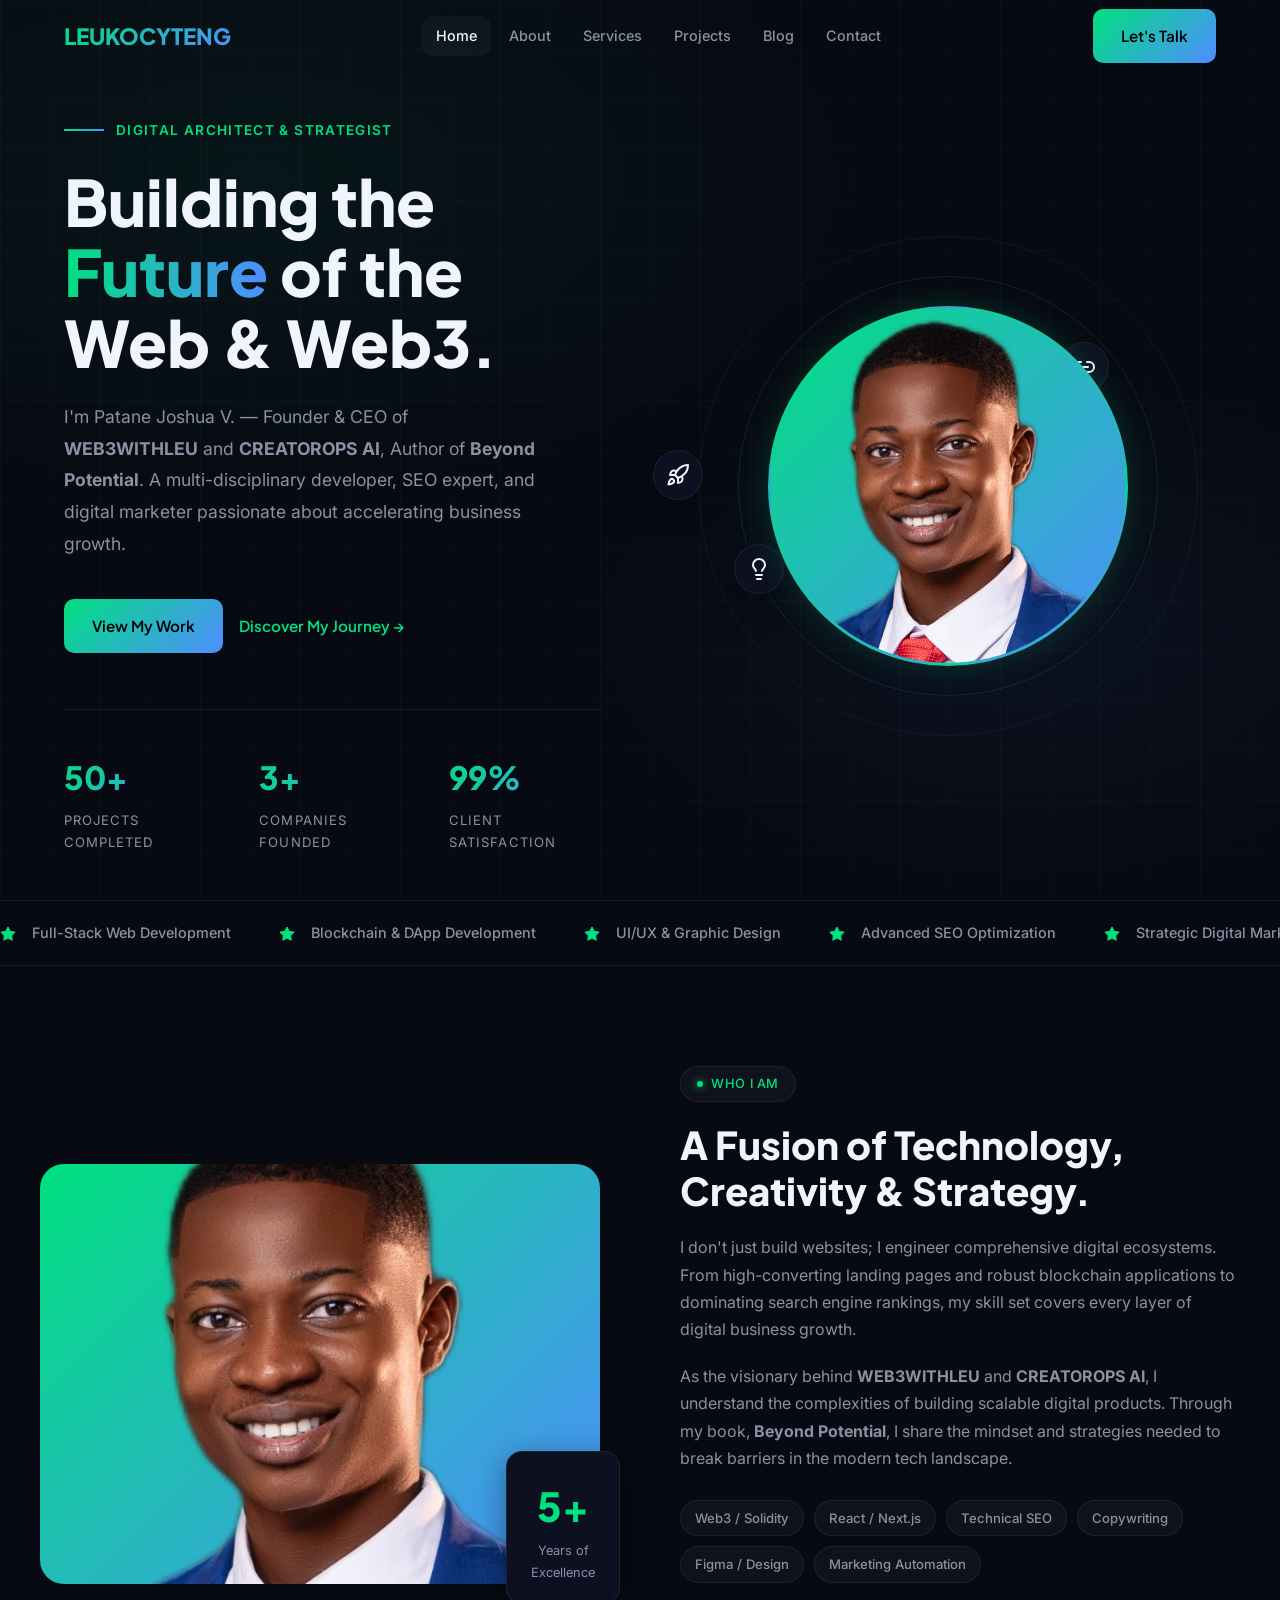
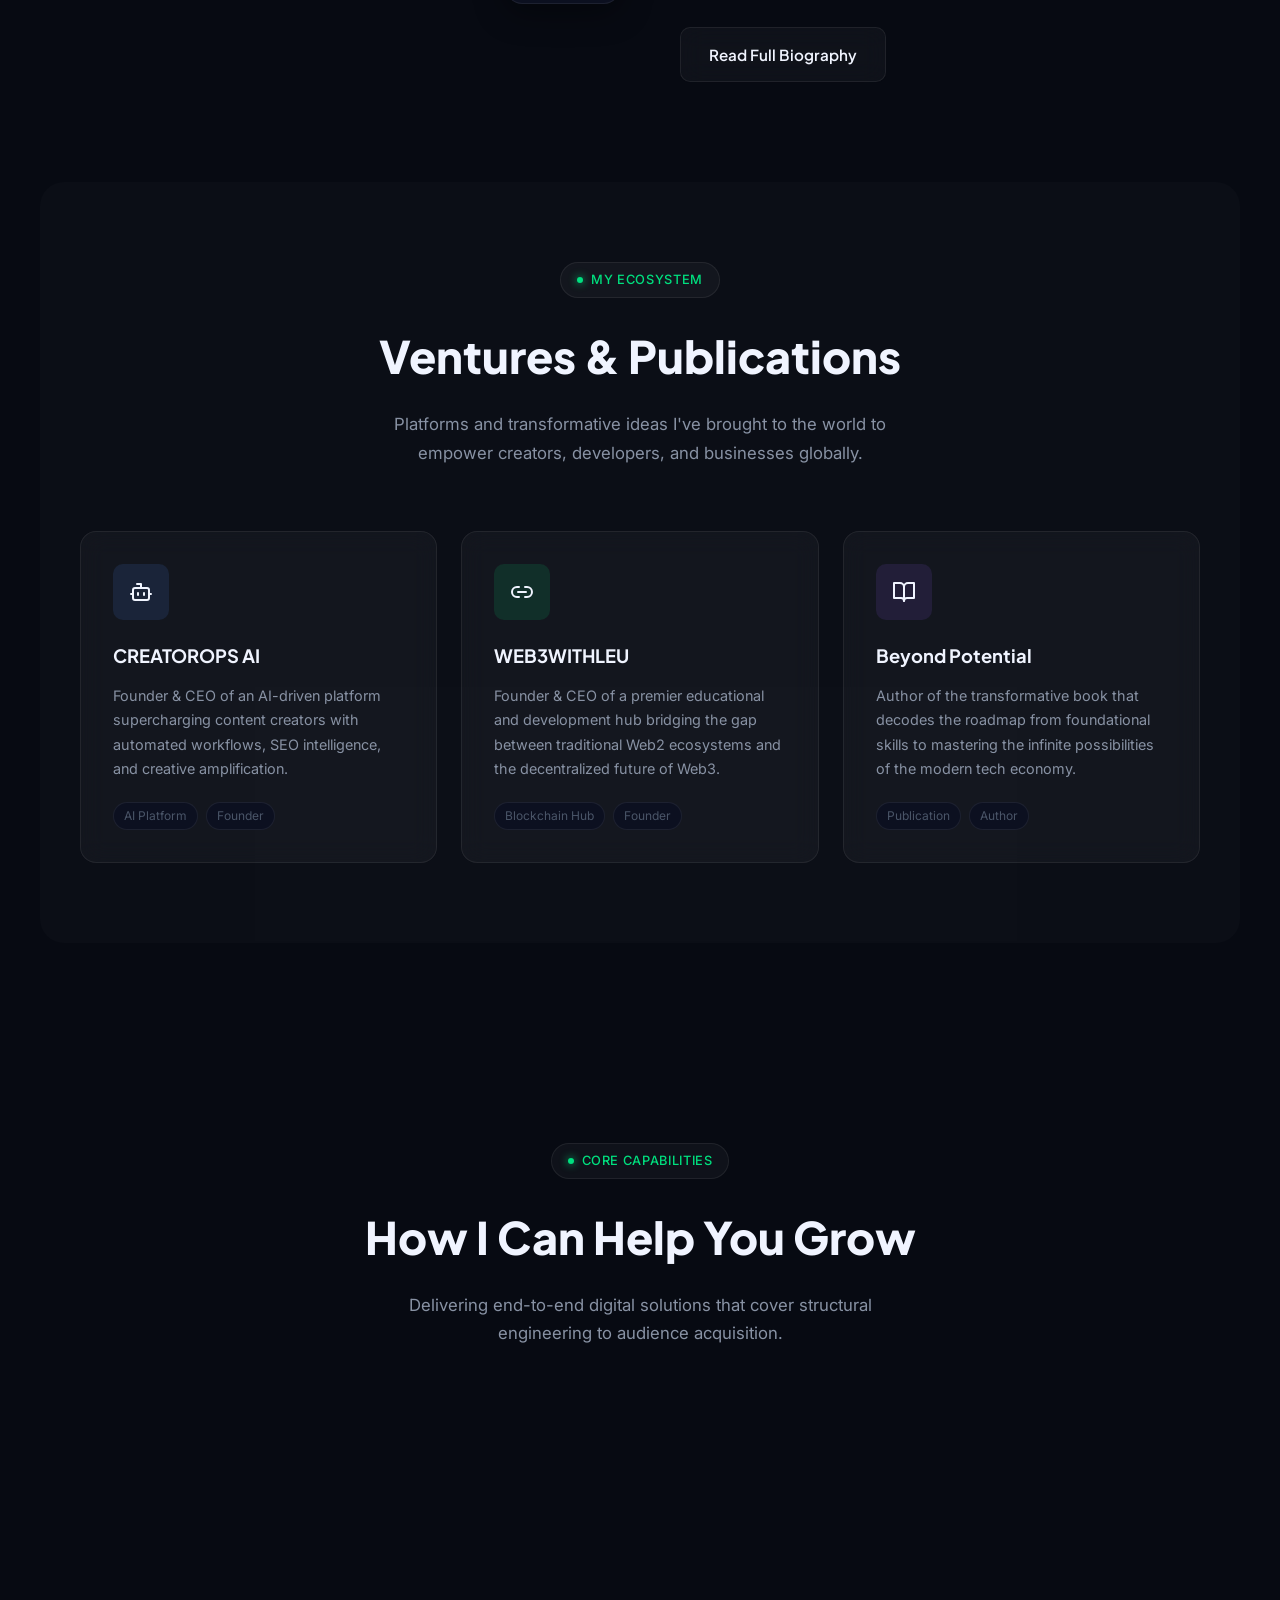
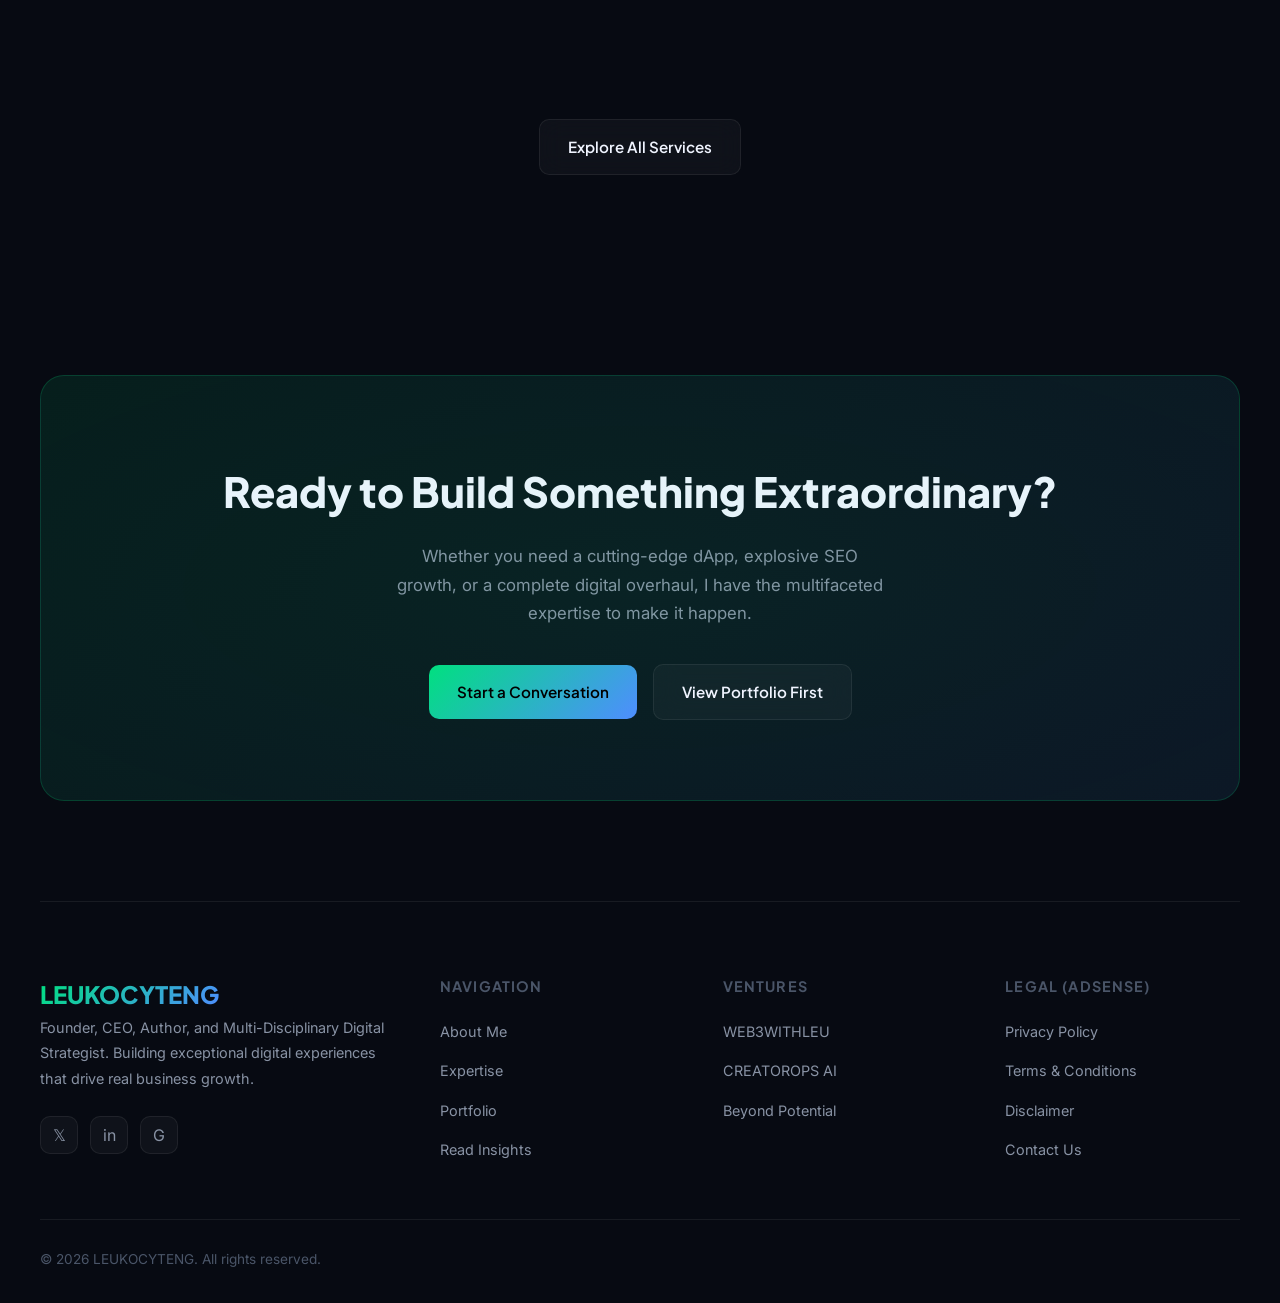
==== commit e3ed509b: "security: remove visible admin link from public footers" ====
--- a/index.html
+++ b/index.html
@@ -3,7 +3,6 @@
 <head>
   <meta charset="UTF-8">
   <meta name="viewport" content="width=device-width, initial-scale=1.0">
-  
   <!-- Primary Meta Tags -->
   <title>LEUKOCYTENG | Digital Strategist, Web/Blockchain Developer & SEO Expert</title>
   <meta name="title" content="LEUKOCYTENG | Digital Strategist, Web/Blockchain Developer & SEO Expert">
@@ -11,24 +10,20 @@
   <meta name="keywords" content="LEUKOCYTENG, Web Developer, Web Designer, Digital Marketer, SEO Expert, Content Writer, Graphic Designer, Blockchain Developer, Crypto Enthusiast, WEB3WITHLEU, CREATOROPS AI, Beyond Potential">
   <meta name="author" content="LEUKOCYTENG">
   <meta name="robots" content="index, follow">
-
   <!-- Open Graph / Facebook -->
   <meta property="og:type" content="website">
   <meta property="og:url" content="https://leukocyteng.com.ng/">
   <meta property="og:title" content="LEUKOCYTENG | Multi-Disciplinary Digital Expert">
   <meta property="og:description" content="Founder & CEO of WEB3WITHLEU and CREATOROPS AI. Elevating businesses through Web & Blockchain Development, SEO, and strategic design.">
   <meta property="og:image" content="https://leukocyteng.com.ng/assets/og-image.jpg">
-
   <!-- Twitter -->
   <meta property="twitter:card" content="summary_large_image">
   <meta property="twitter:url" content="https://leukocyteng.com.ng/">
   <meta property="twitter:title" content="LEUKOCYTENG | Multi-Disciplinary Digital Expert">
   <meta property="twitter:description" content="Founder & CEO of WEB3WITHLEU and CREATOROPS AI. Elevating businesses through Web & Blockchain Development, SEO, and strategic design.">
   <meta property="twitter:image" content="https://leukocyteng.com.ng/assets/og-image.jpg">
-
   <!-- Favicon -->
   <link rel="icon" type="image/png" href="favicon.png">
-
   <!-- Schema.org Structured Data -->
   <script type="application/ld+json">
   {
@@ -56,21 +51,16 @@
     "description": "Multi-disciplinary tech professional specializing in Web Development, Blockchain, SEO, Digital Marketing, and Design."
   }
   </script>
-
   <!-- CSS Styles -->
   <link rel="stylesheet" href="css/style.css">
-  
 </head>
 <body>
-
   <!-- Mesh Background -->
   <div class="mesh-bg"></div>
-
   <!-- Navigation -->
   <nav class="nav">
     <div class="container nav__inner">
       <a href="index.html" class="nav__logo">LEUKOCYTENG</a>
-      
       <div class="nav__links">
         <a href="index.html" class="active">Home</a>
         <a href="about.html">About</a>
@@ -79,15 +69,12 @@
         <a href="blog.html">Blog</a>
         <a href="contact.html">Contact</a>
       </div>
-
       <a href="contact.html" class="btn btn-primary nav__cta">Let's Talk</a>
-
       <button class="nav__toggle" id="navToggle" aria-label="Toggle Navigation">
         <span></span><span></span><span></span>
       </button>
     </div>
   </nav>
-
   <!-- Mobile Nav -->
   <div class="nav__mobile" id="mobileNav">
     <a href="index.html" class="active">Home</a>
@@ -97,7 +84,6 @@
     <a href="blog.html">Blog</a>
     <a href="contact.html">Contact</a>
   </div>
-
   <!-- Hero Section -->
   <header class="hero container">
     <div class="hero__inner">
@@ -106,18 +92,14 @@
           <div class="hero__eyebrow-line"></div>
           <span>Digital Architect & Strategist</span>
         </div>
-        
         <h1>Building the <span class="gradient-text">Future</span> of the Web & Web3.</h1>
-        
         <p class="hero__desc">
           I'm Patane Joshua V. — Founder & CEO of <strong>WEB3WITHLEU</strong> and <strong>CREATOROPS AI</strong>, Author of <strong>Beyond Potential</strong>. A multi-disciplinary developer, SEO expert, and digital marketer passionate about accelerating business growth.
         </p>
-
         <div class="hero__cta">
           <a href="projects.html" class="btn btn-primary">View My Work</a>
           <a href="about.html" class="btn btn-ghost">Discover My Journey &rarr;</a>
         </div>
-
         <div class="hero__stats">
           <div>
             <div class="hero__stat-num" data-count="50" data-suffix="+">0</div>
@@ -133,7 +115,6 @@
           </div>
         </div>
       </div>
-      
       <div class="hero__visual">
         <div class="hero__ring hero__ring--1"></div>
         <div class="hero__ring hero__ring--2"></div>
@@ -146,7 +127,6 @@
       </div>
     </div>
   </header>
-
   <!-- Skills Ticker -->
   <div class="ticker">
     <div class="ticker__track">
@@ -159,7 +139,6 @@
       <div class="ticker__item"><span><svg xmlns="http://www.w3.org/2000/svg" width="16" height="16" viewBox="0 0 24 24" fill="currentColor" stroke="currentColor" stroke-width="2" stroke-linecap="round" stroke-linejoin="round" style="display:inline-block; vertical-align:middle; margin-right:4px;"><polygon points="12 2 15.09 8.26 22 9.27 17 14.14 18.18 21.02 12 17.77 5.82 21.02 7 14.14 2 9.27 8.91 8.26 12 2"/></svg></span> AI Integration (CreatorOps AI)</div>
     </div>
   </div>
-
   <!-- Highlights / Features (About Summary) -->
   <section class="section container">
     <div class="about-grid">
@@ -170,14 +149,11 @@
           <div class="about__exp-label">Years of<br>Excellence</div>
         </div>
       </div>
-      
       <div class="about__content">
         <div class="badge">Who I Am</div>
         <h2>A Fusion of Technology, Creativity & Strategy.</h2>
         <p>I don't just build websites; I engineer comprehensive digital ecosystems. From high-converting landing pages and robust blockchain applications to dominating search engine rankings, my skill set covers every layer of digital business growth.</p>
-        
         <p>As the visionary behind <strong>WEB3WITHLEU</strong> and <strong>CREATOROPS AI</strong>, I understand the complexities of building scalable digital products. Through my book, <strong>Beyond Potential</strong>, I share the mindset and strategies needed to break barriers in the modern tech landscape.</p>
-        
         <div class="about__skills-list">
           <span class="about__skill-tag">Web3 / Solidity</span>
           <span class="about__skill-tag">React / Next.js</span>
@@ -186,12 +162,10 @@
           <span class="about__skill-tag">Figma / Design</span>
           <span class="about__skill-tag">Marketing Automation</span>
         </div>
-
         <a href="about.html" class="btn btn-outline" style="margin-top: 16px;">Read Full Biography</a>
       </div>
     </div>
   </section>
-
   <!-- Ventures & Publications -->
   <section class="section container" style="background: rgba(255,255,255,0.02); border-radius: var(--radius-lg); padding: 80px 40px; margin-bottom: 100px;">
     <div class="section-header">
@@ -199,7 +173,6 @@
       <h2>Ventures & Publications</h2>
       <p>Platforms and transformative ideas I've brought to the world to empower creators, developers, and businesses globally.</p>
     </div>
-
     <div class="services-grid">
       <a href="https://creatorops.site" target="_blank" rel="noopener noreferrer" class="card service-card">
         <div class="service-card__icon service-card__icon--blue"><svg xmlns="http://www.w3.org/2000/svg" width="24" height="24" viewBox="0 0 24 24" fill="none" stroke="currentColor" stroke-width="2" stroke-linecap="round" stroke-linejoin="round"><path d="M12 8V4H8"/><rect width="16" height="12" x="4" y="8" rx="2"/><path d="M2 14h2"/><path d="M20 14h2"/><path d="M15 13v2"/><path d="M9 13v2"/></svg></div>
@@ -210,7 +183,6 @@
           <span class="service-card__tag">Founder</span>
         </div>
       </a>
-
       <a href="https://web3withleu.netlify.app/" target="_blank" rel="noopener noreferrer" class="card service-card">
         <div class="service-card__icon service-card__icon--green"><svg xmlns="http://www.w3.org/2000/svg" width="24" height="24" viewBox="0 0 24 24" fill="none" stroke="currentColor" stroke-width="2" stroke-linecap="round" stroke-linejoin="round"><path d="M9 17H7A5 5 0 0 1 7 7h2"/><path d="M15 7h2a5 5 0 1 1 0 10h-2"/><line x1="8" x2="16" y1="12" y2="12"/></svg></div>
         <h3>WEB3WITHLEU</h3>
@@ -220,7 +192,6 @@
           <span class="service-card__tag">Founder</span>
         </div>
       </a>
-
       <a href="https://beyondpotential.vercel.app/" target="_blank" rel="noopener noreferrer" class="card service-card">
         <div class="service-card__icon service-card__icon--purple"><svg xmlns="http://www.w3.org/2000/svg" width="24" height="24" viewBox="0 0 24 24" fill="none" stroke="currentColor" stroke-width="2" stroke-linecap="round" stroke-linejoin="round"><path d="M2 3h6a4 4 0 0 1 4 4v14a3 3 0 0 0-3-3H2z"/><path d="M22 3h-6a4 4 0 0 0-4 4v14a3 3 0 0 1 3-3h7z"/></svg></div>
         <h3>Beyond Potential</h3>
@@ -232,7 +203,6 @@
       </a>
     </div>
   </section>
-
   <!-- Services Sneak Peek -->
   <section class="section container">
     <div class="section-header">
@@ -240,7 +210,6 @@
       <h2>How I Can Help You Grow</h2>
       <p>Delivering end-to-end digital solutions that cover structural engineering to audience acquisition.</p>
     </div>
-
     <div class="services-grid">
       <div class="card service-card">
         <div class="service-card__icon service-card__icon--green"><svg xmlns="http://www.w3.org/2000/svg" width="24" height="24" viewBox="0 0 24 24" fill="none" stroke="currentColor" stroke-width="2" stroke-linecap="round" stroke-linejoin="round"><rect width="20" height="14" x="2" y="3" rx="2"/><line x1="8" x2="16" y1="21" y2="21"/><line x1="12" x2="12" y1="17" y2="21"/></svg></div>
@@ -258,12 +227,10 @@
         <p>Developing secure smart contracts and decentralized applications (dApps) utilizing the latest Web3 innovations.</p>
       </div>
     </div>
-    
     <div style="text-align: center; margin-top: 48px;">
       <a href="services.html" class="btn btn-outline">Explore All Services</a>
     </div>
   </section>
-
   <!-- CTA Banner -->
   <section class="section container">
     <div class="cta-banner">
@@ -275,7 +242,6 @@
       </div>
     </div>
   </section>
-
   <!-- Footer -->
   <footer class="footer container">
     <div class="footer__top">
@@ -288,7 +254,6 @@
           <a href="https://share.google/2Kr7sNPR0NeVUEUew" target="_blank" rel="noopener noreferrer" class="footer__social-link" aria-label="Google Profile">G</a>
         </div>
       </div>
-      
       <div class="footer__col">
         <h4>Navigation</h4>
         <ul>
@@ -298,7 +263,6 @@
           <li><a href="blog.html">Read Insights</a></li>
         </ul>
       </div>
-
       <div class="footer__col">
         <h4>Ventures</h4>
         <ul>
@@ -307,7 +271,6 @@
           <li><a href="https://beyondpotential.vercel.app/" target="_blank">Beyond Potential</a></li>
         </ul>
       </div>
-
       <div class="footer__col">
         <h4>Legal (AdSense)</h4>
         <ul>
@@ -318,15 +281,12 @@
         </ul>
       </div>
     </div>
-    
     <div class="footer__bottom">
       <div class="footer__copyright">&copy; <span id="year">2026</span> LEUKOCYTENG. All rights reserved.</div>
       <div class="footer__legal">
-        <a href="admin.html">Admin Login</a>
       </div>
     </div>
   </footer>
-
   <script src="js/main.js"></script>
   <script>document.getElementById('year').textContent = new Date().getFullYear();</script>
 </body>
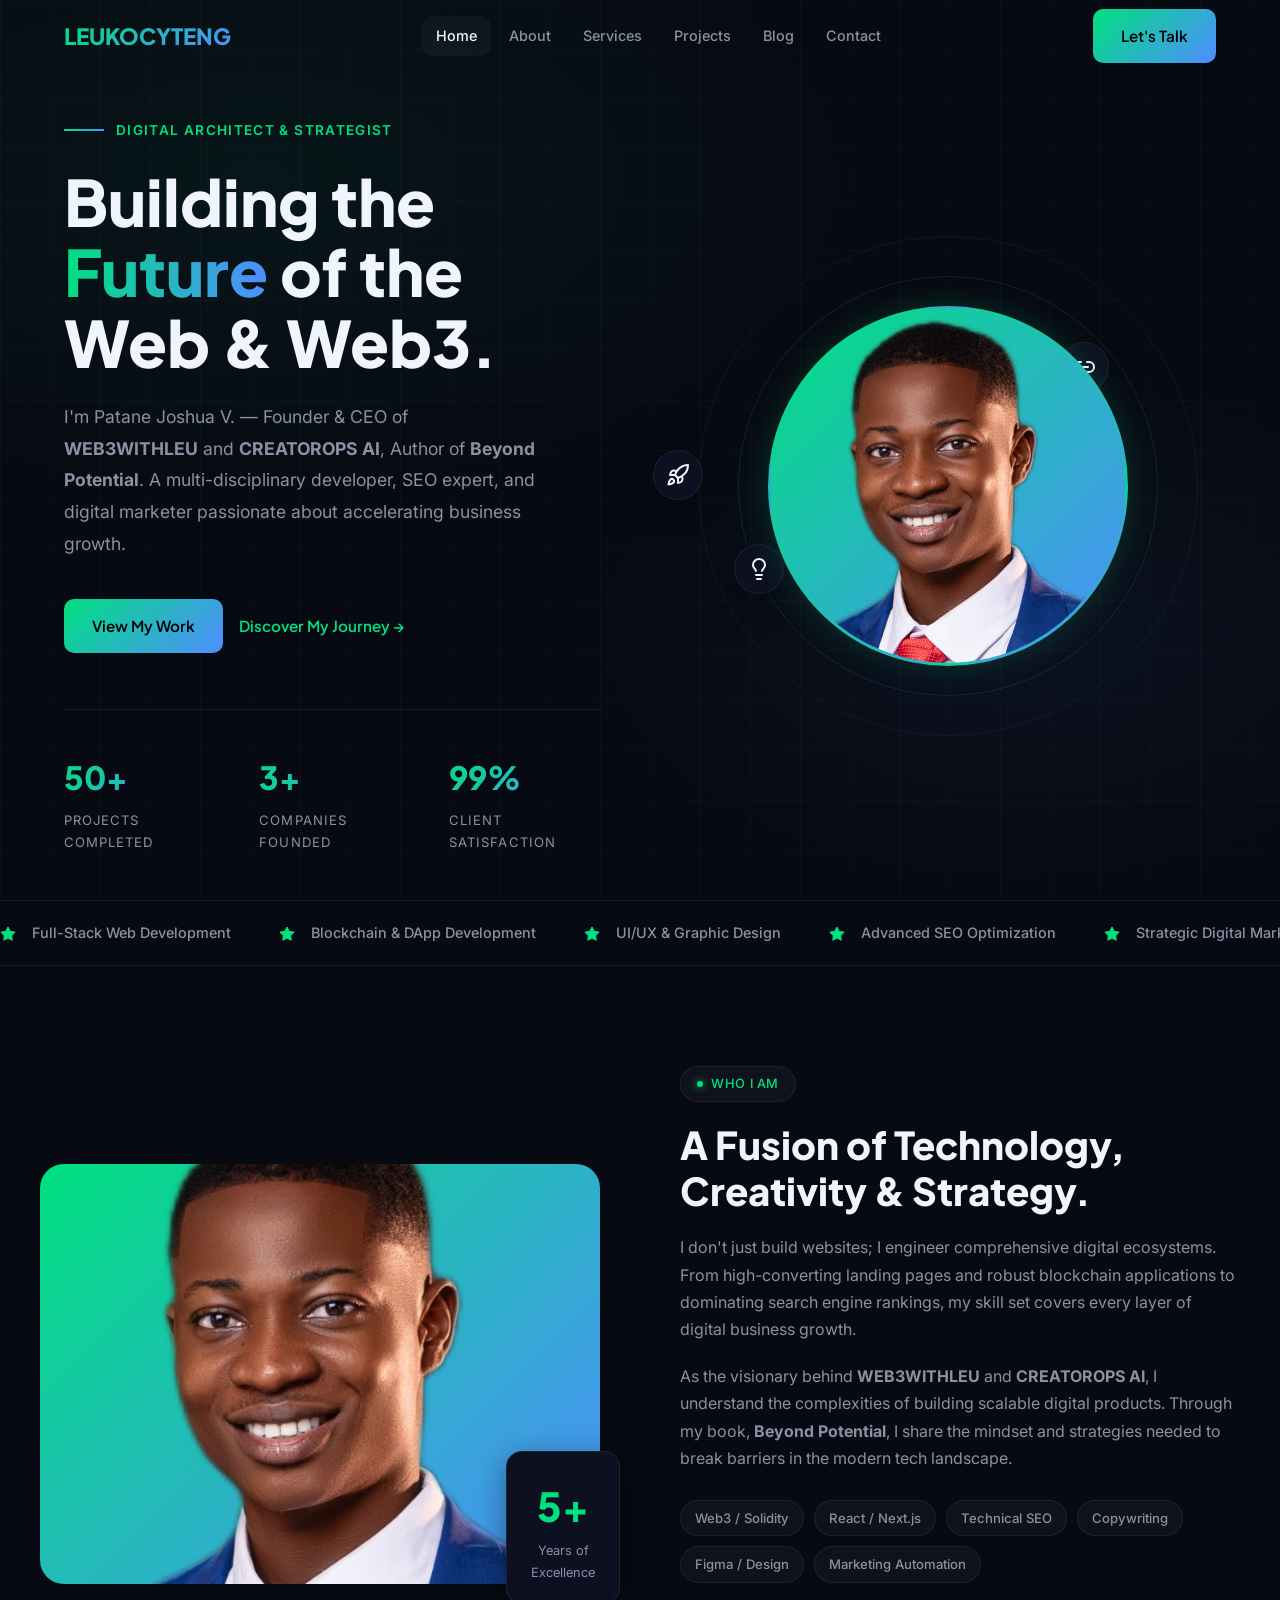
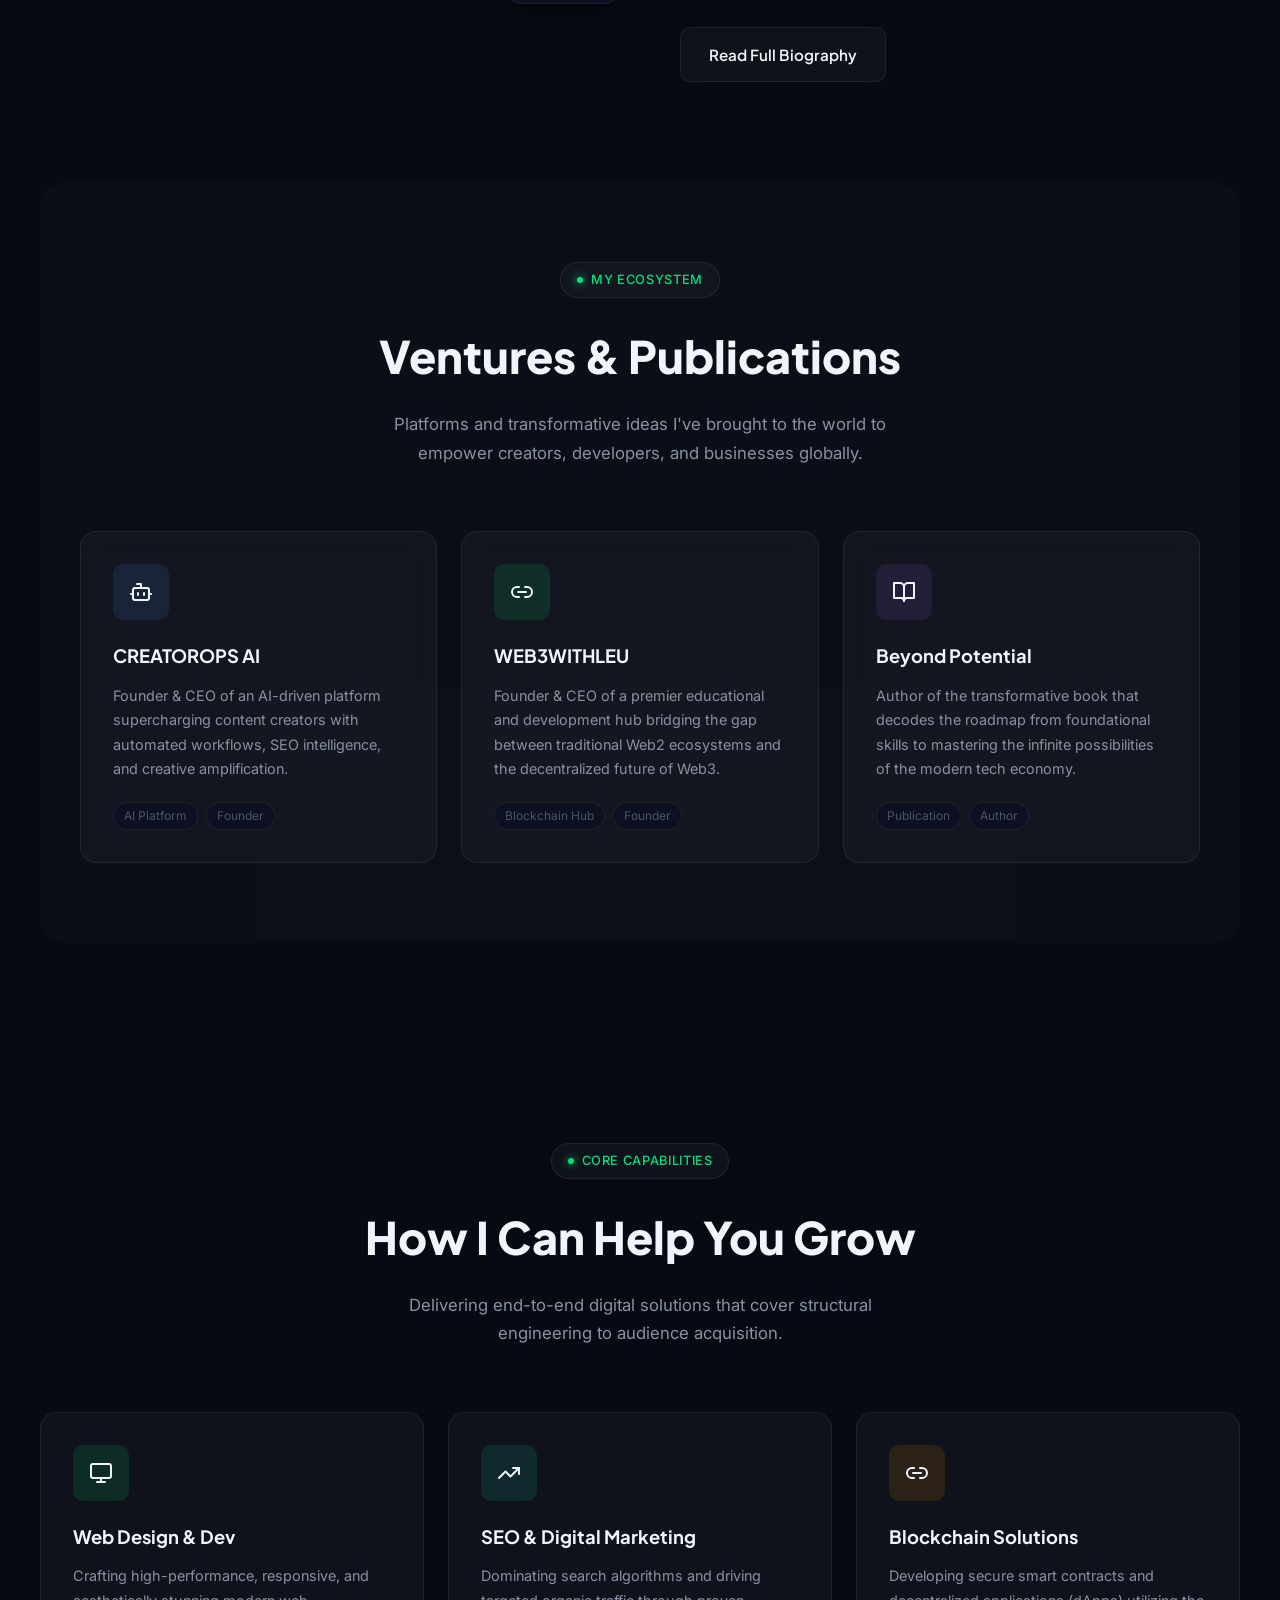
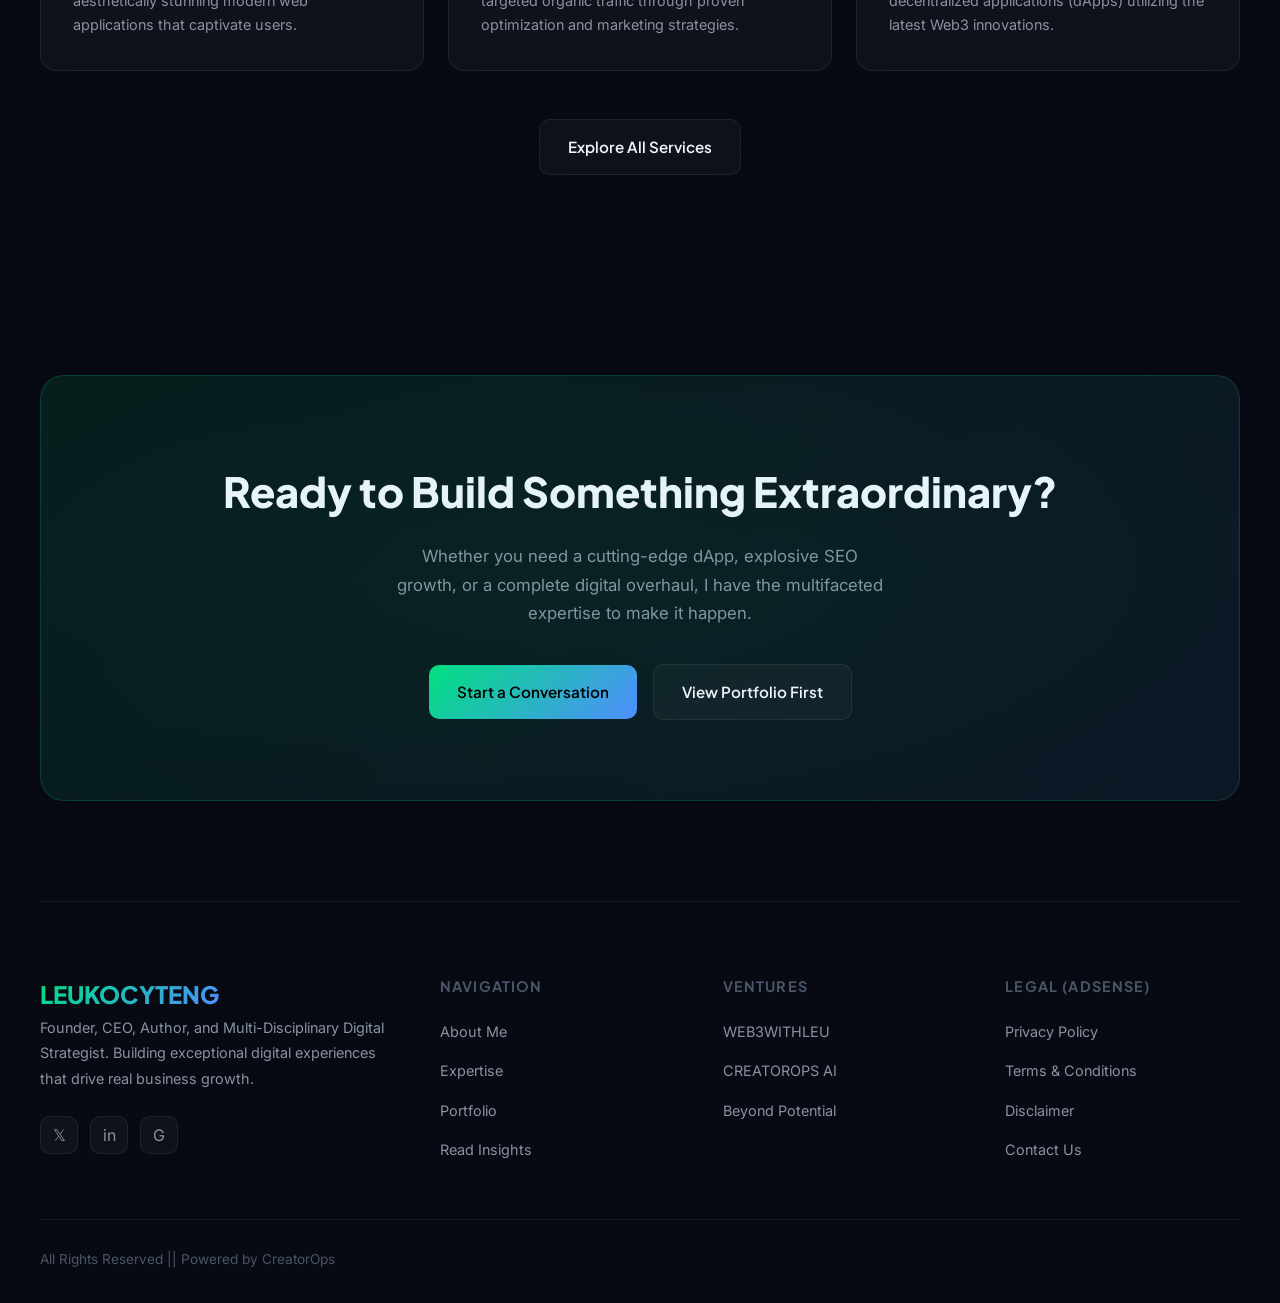
==== commit 4ac44cba: "fix(footer): strictly enforce CreatorOps global footer style; update projects" ====
--- a/index.html
+++ b/index.html
@@ -282,7 +282,7 @@
       </div>
     </div>
     <div class="footer__bottom">
-      <div class="footer__copyright">&copy; <span id="year">2026</span> LEUKOCYTENG. All rights reserved.</div>
+      <div class="footer__copyright">All Rights Reserved || Powered by <a href="https://creatorops.site" target="_blank" rel="noopener noreferrer" style="color: inherit;">CreatorOps</a></div>
       <div class="footer__legal">
       </div>
     </div>
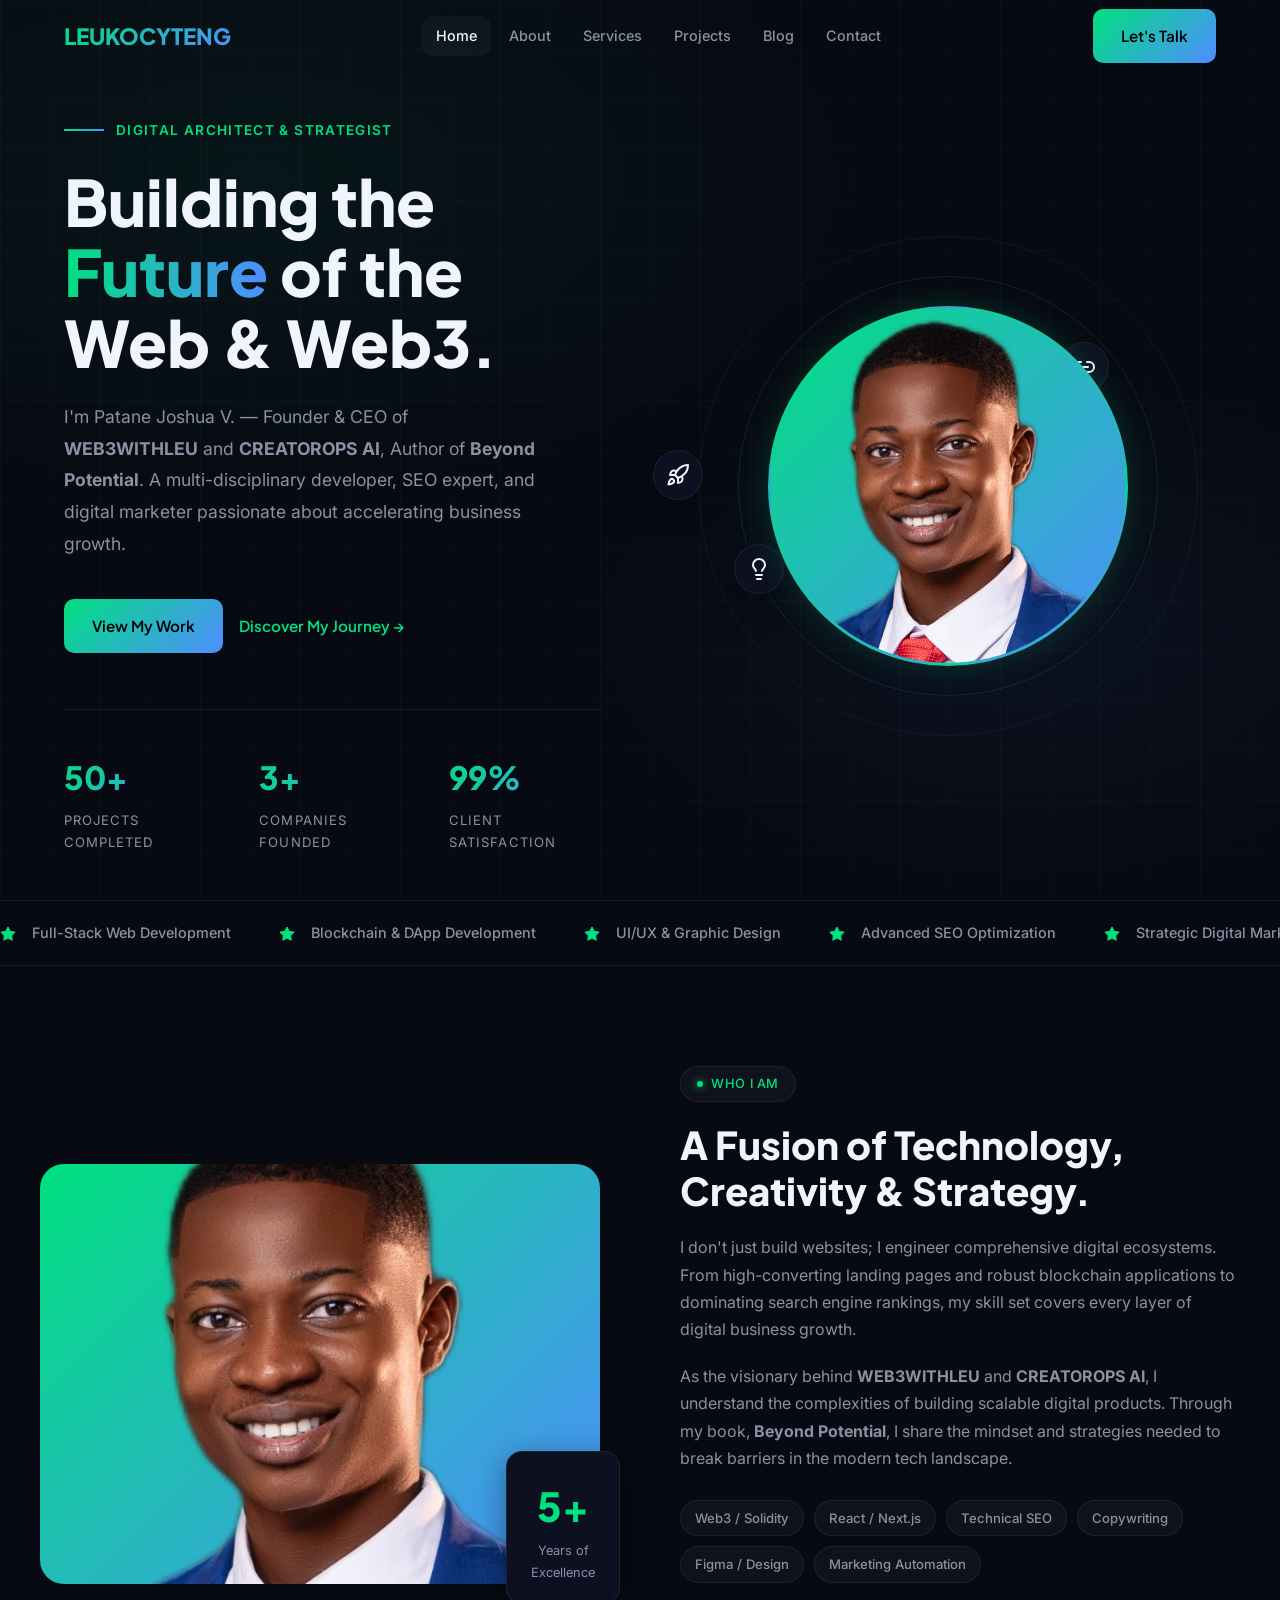
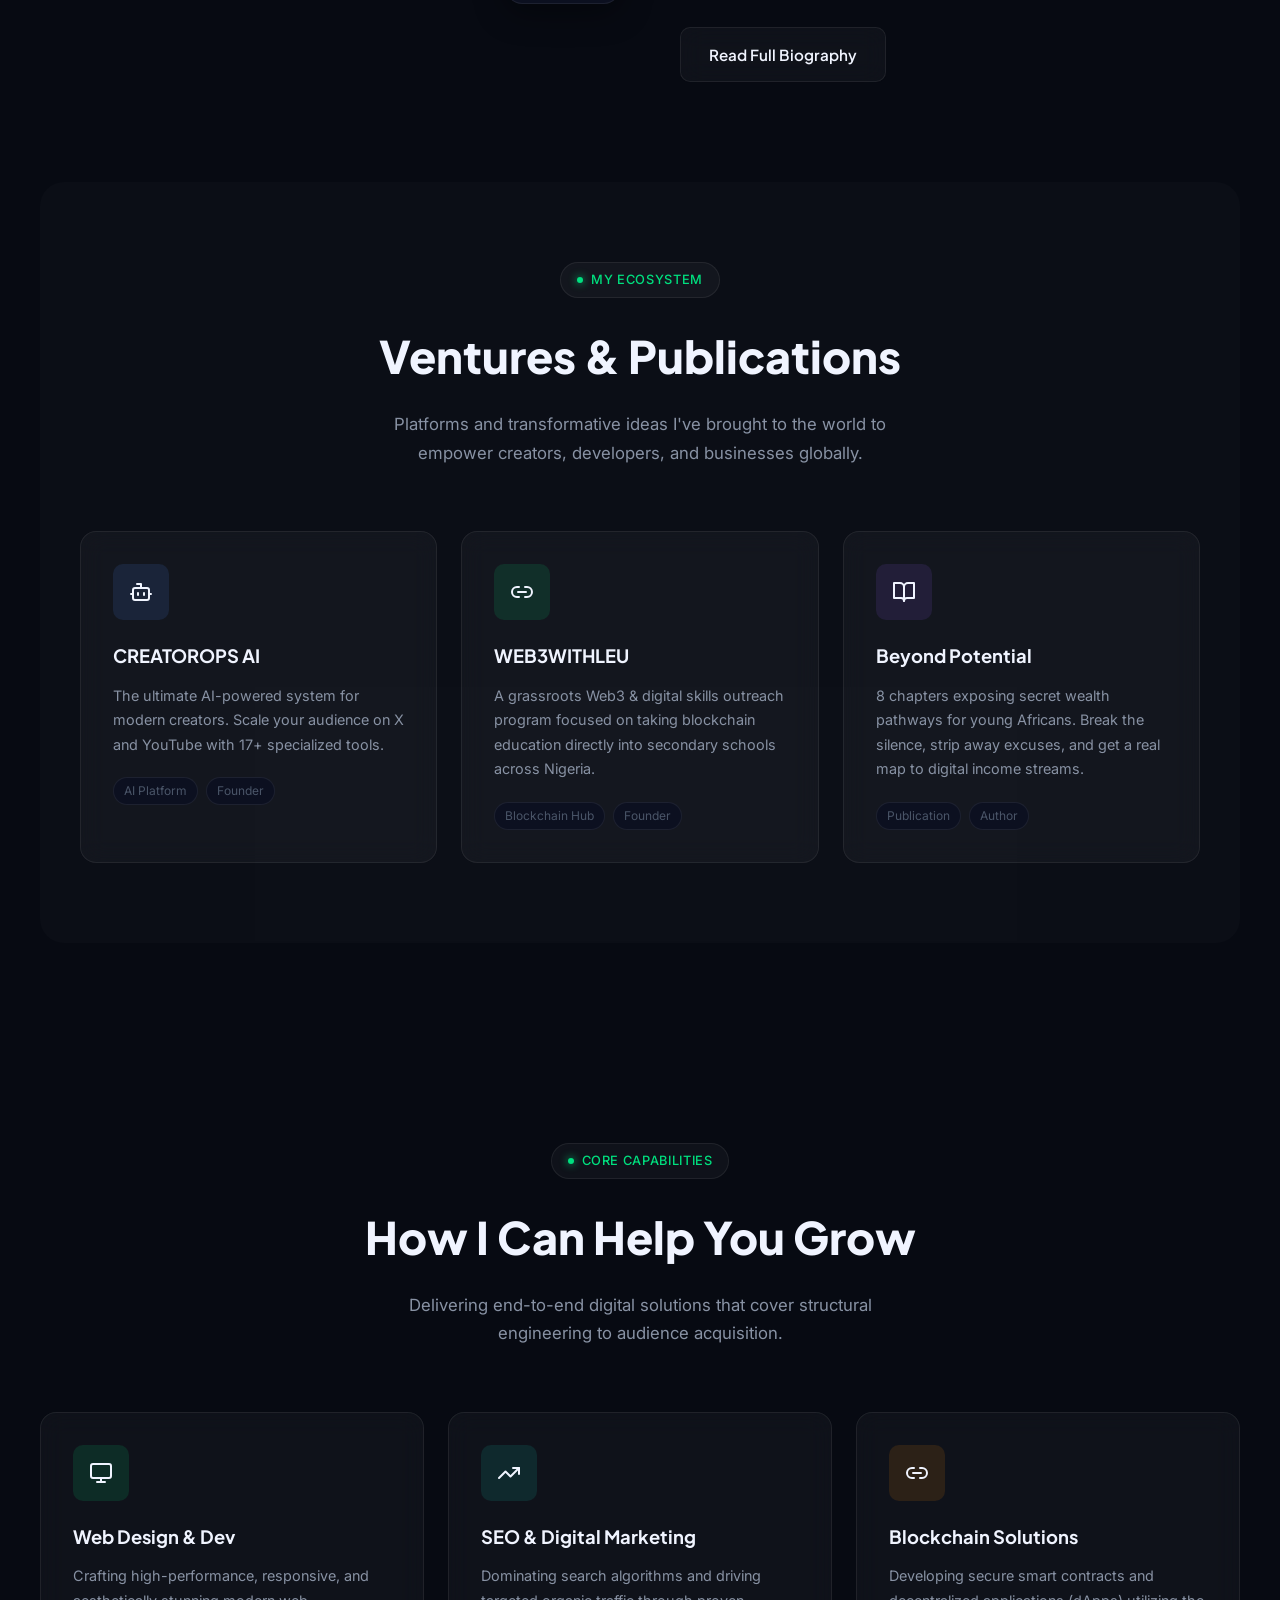
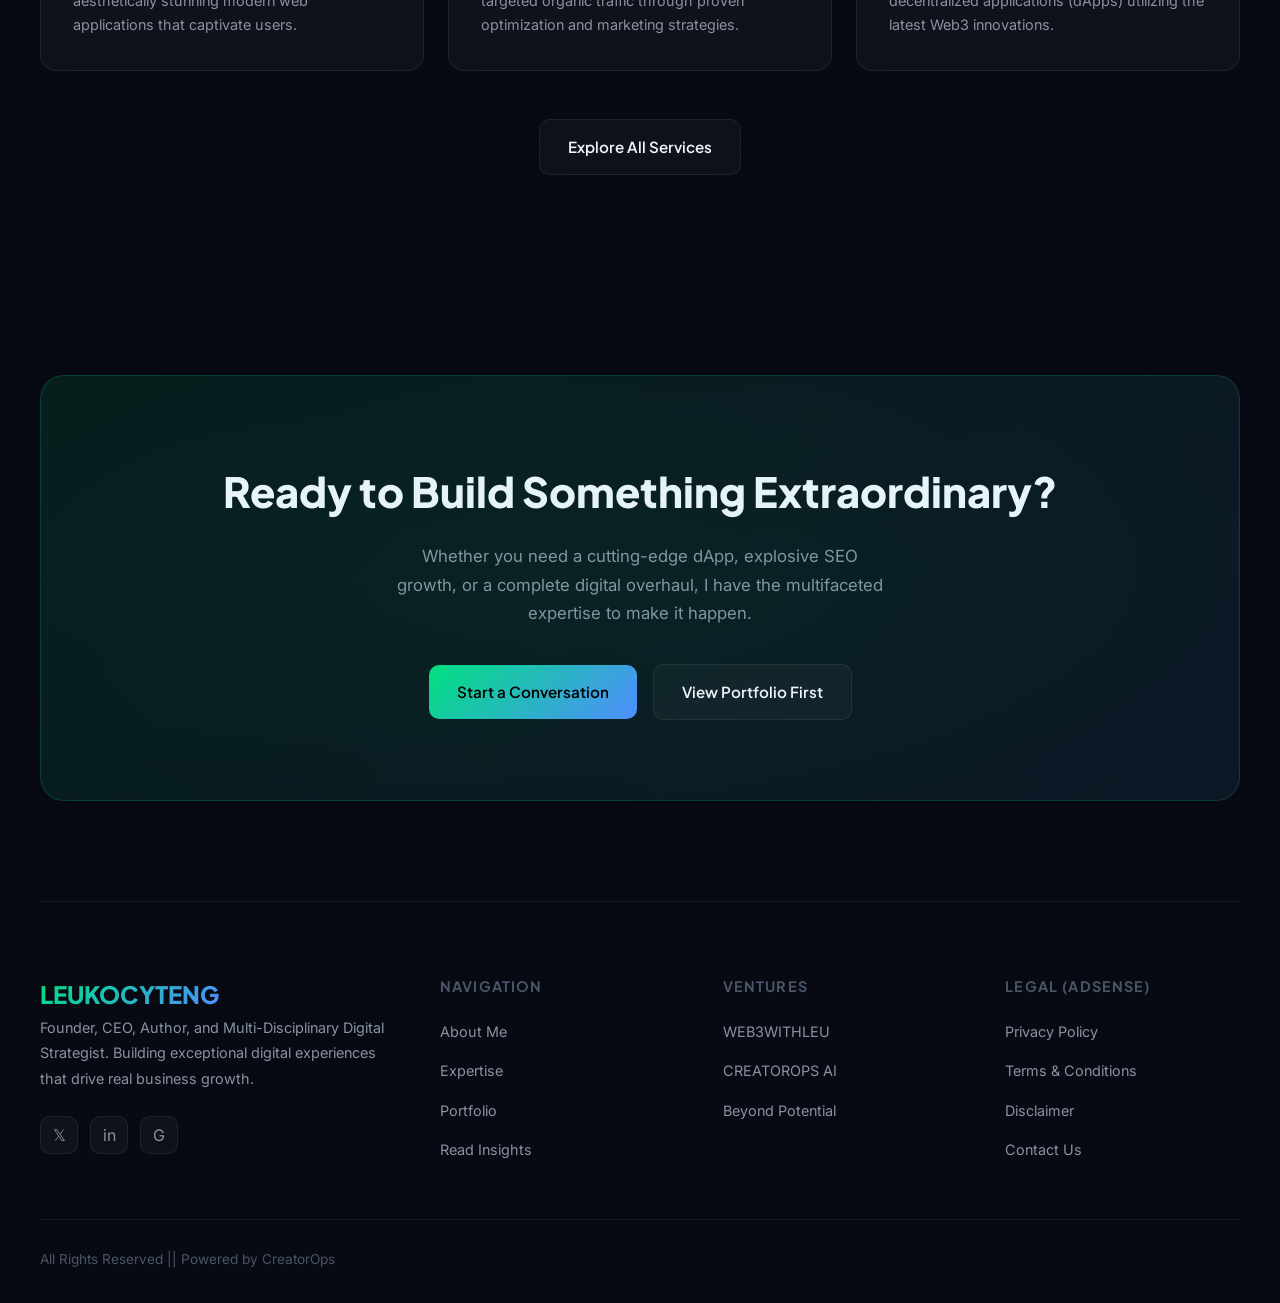
==== commit b0ffbd70: "fix(copy): harmonize project descriptions across index, about and projects pages" ====
--- a/index.html
+++ b/index.html
@@ -177,7 +177,7 @@
       <a href="https://creatorops.site" target="_blank" rel="noopener noreferrer" class="card service-card">
         <div class="service-card__icon service-card__icon--blue"><svg xmlns="http://www.w3.org/2000/svg" width="24" height="24" viewBox="0 0 24 24" fill="none" stroke="currentColor" stroke-width="2" stroke-linecap="round" stroke-linejoin="round"><path d="M12 8V4H8"/><rect width="16" height="12" x="4" y="8" rx="2"/><path d="M2 14h2"/><path d="M20 14h2"/><path d="M15 13v2"/><path d="M9 13v2"/></svg></div>
         <h3>CREATOROPS AI</h3>
-        <p>Founder & CEO of an AI-driven platform supercharging content creators with automated workflows, SEO intelligence, and creative amplification.</p>
+        <p>The ultimate AI-powered system for modern creators. Scale your audience on X and YouTube with 17+ specialized tools.</p>
         <div class="service-card__tags">
           <span class="service-card__tag">AI Platform</span>
           <span class="service-card__tag">Founder</span>
@@ -186,7 +186,7 @@
       <a href="https://web3withleu.netlify.app/" target="_blank" rel="noopener noreferrer" class="card service-card">
         <div class="service-card__icon service-card__icon--green"><svg xmlns="http://www.w3.org/2000/svg" width="24" height="24" viewBox="0 0 24 24" fill="none" stroke="currentColor" stroke-width="2" stroke-linecap="round" stroke-linejoin="round"><path d="M9 17H7A5 5 0 0 1 7 7h2"/><path d="M15 7h2a5 5 0 1 1 0 10h-2"/><line x1="8" x2="16" y1="12" y2="12"/></svg></div>
         <h3>WEB3WITHLEU</h3>
-        <p>Founder & CEO of a premier educational and development hub bridging the gap between traditional Web2 ecosystems and the decentralized future of Web3.</p>
+        <p>A grassroots Web3 & digital skills outreach program focused on taking blockchain education directly into secondary schools across Nigeria.</p>
         <div class="service-card__tags">
           <span class="service-card__tag">Blockchain Hub</span>
           <span class="service-card__tag">Founder</span>
@@ -195,7 +195,7 @@
       <a href="https://beyondpotential.vercel.app/" target="_blank" rel="noopener noreferrer" class="card service-card">
         <div class="service-card__icon service-card__icon--purple"><svg xmlns="http://www.w3.org/2000/svg" width="24" height="24" viewBox="0 0 24 24" fill="none" stroke="currentColor" stroke-width="2" stroke-linecap="round" stroke-linejoin="round"><path d="M2 3h6a4 4 0 0 1 4 4v14a3 3 0 0 0-3-3H2z"/><path d="M22 3h-6a4 4 0 0 0-4 4v14a3 3 0 0 1 3-3h7z"/></svg></div>
         <h3>Beyond Potential</h3>
-        <p>Author of the transformative book that decodes the roadmap from foundational skills to mastering the infinite possibilities of the modern tech economy.</p>
+        <p>8 chapters exposing secret wealth pathways for young Africans. Break the silence, strip away excuses, and get a real map to digital income streams.</p>
         <div class="service-card__tags">
           <span class="service-card__tag">Publication</span>
           <span class="service-card__tag">Author</span>
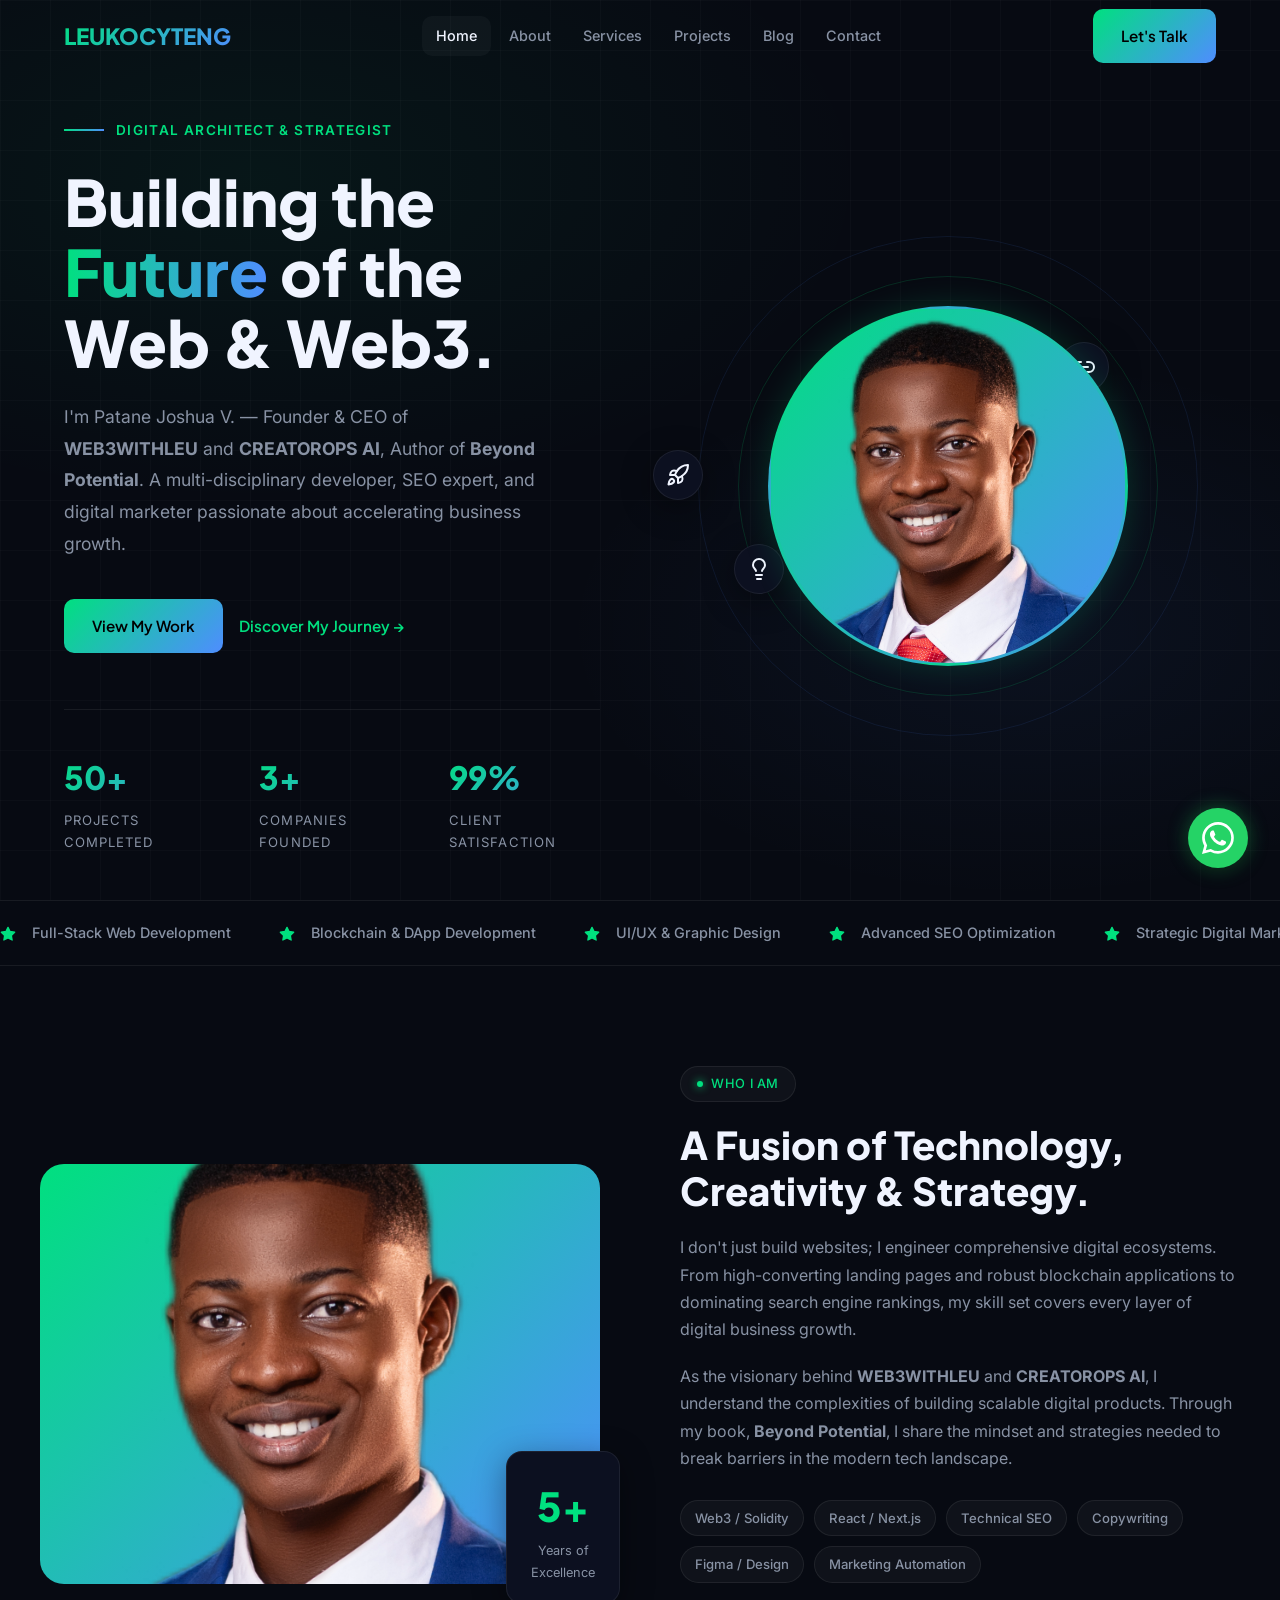
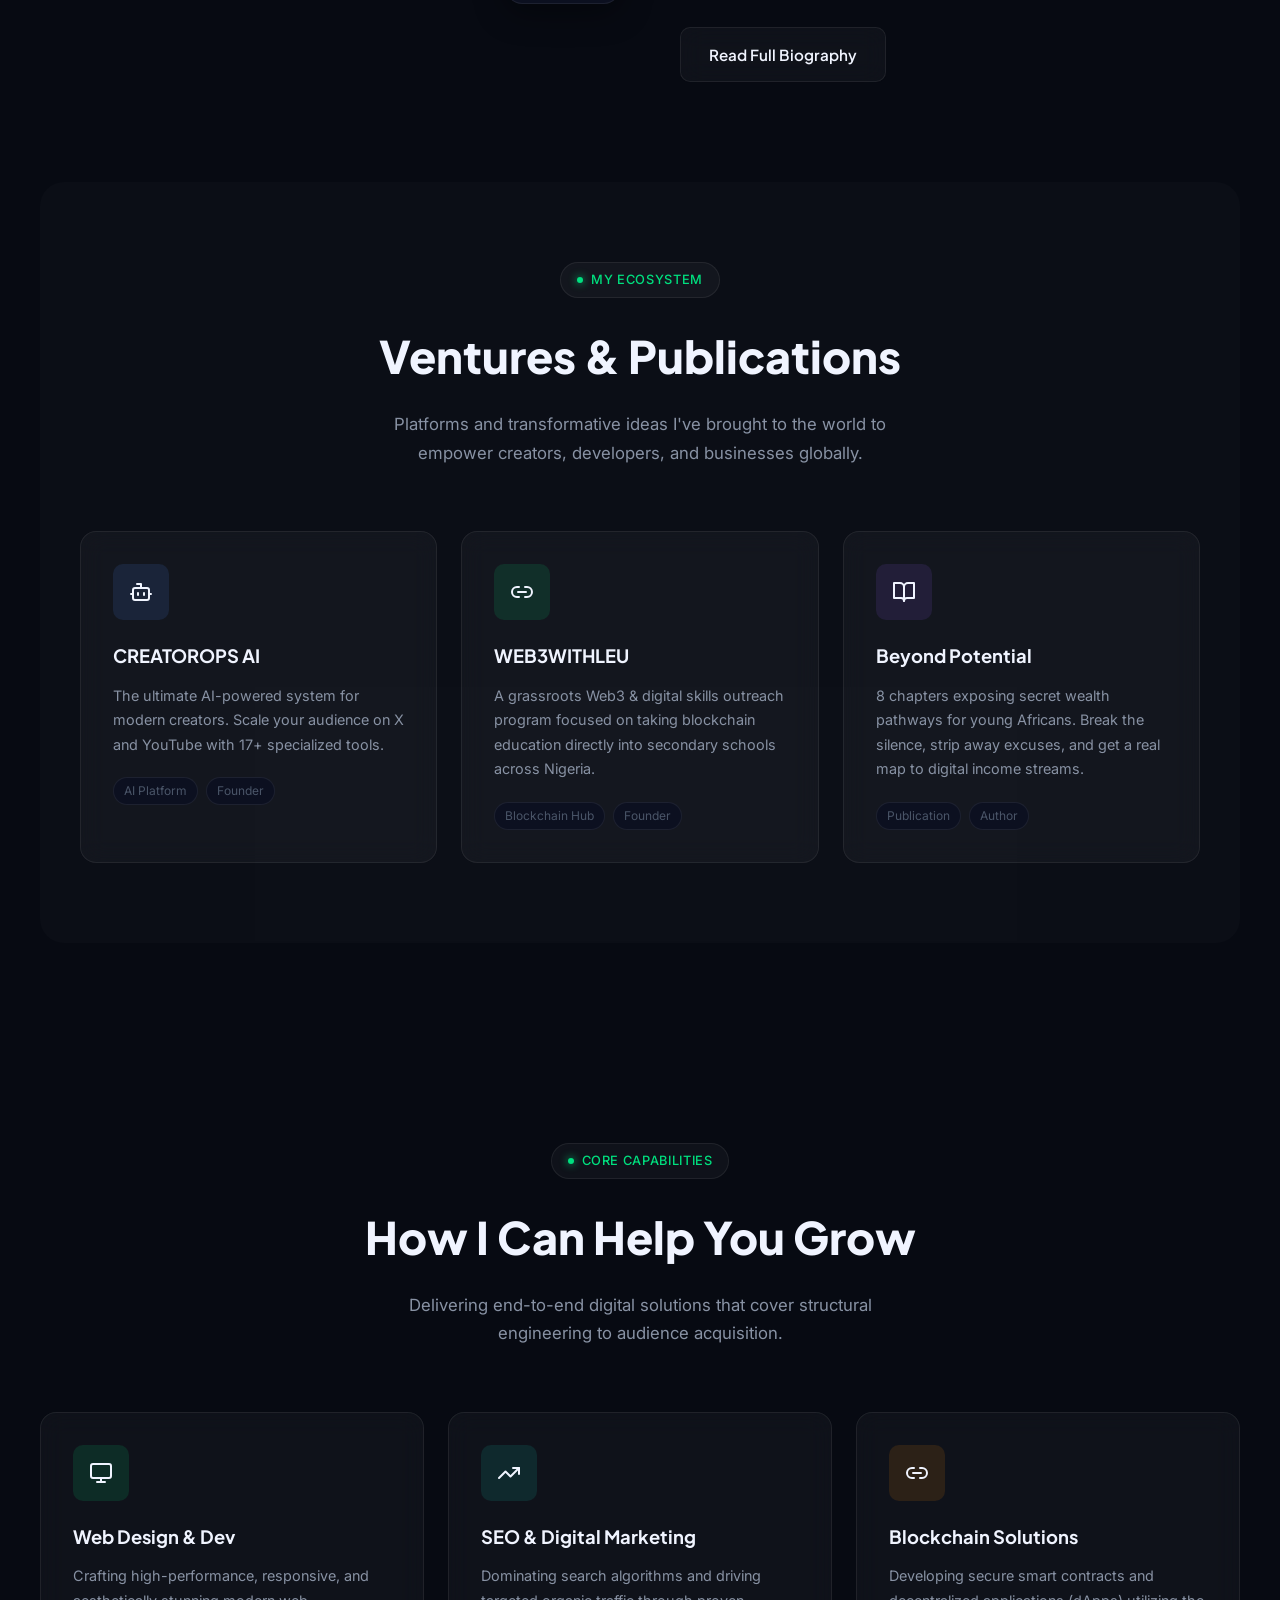
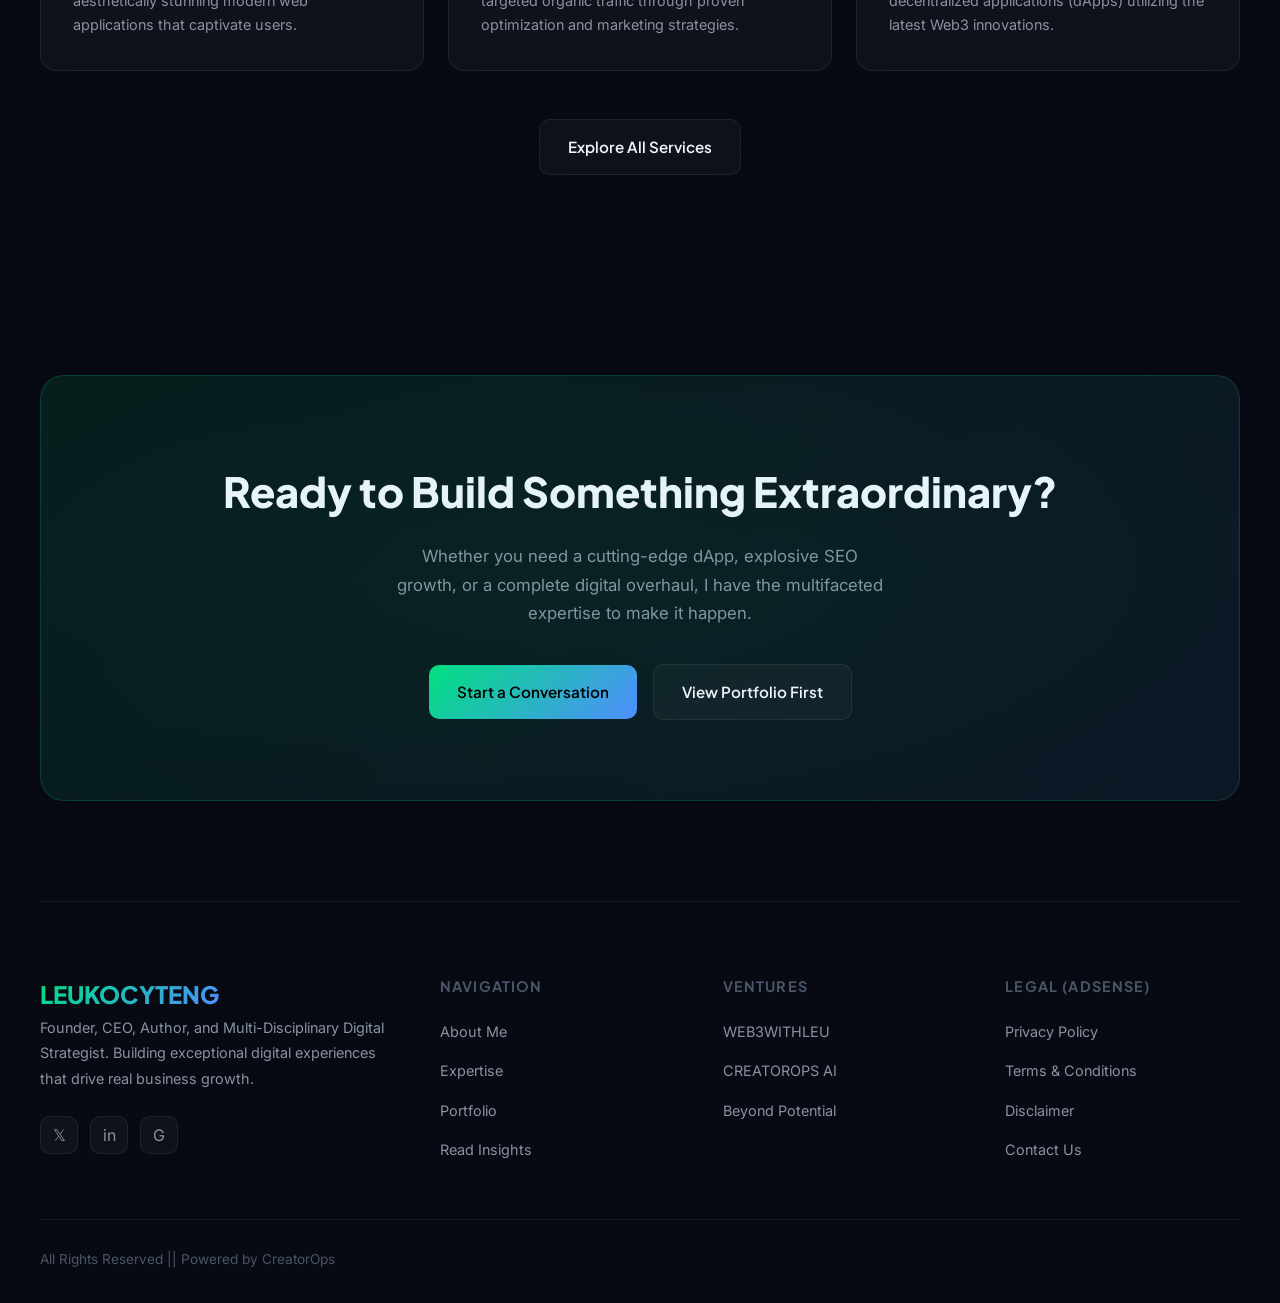
==== commit 8c7eb905: "feat: add floating WhatsApp contact button" ====
--- a/index.html
+++ b/index.html
@@ -4,11 +4,11 @@
   <meta charset="UTF-8">
   <meta name="viewport" content="width=device-width, initial-scale=1.0">
   <!-- Primary Meta Tags -->
-  <title>LEUKOCYTENG | Digital Strategist, Web/Blockchain Developer & SEO Expert</title>
-  <meta name="title" content="LEUKOCYTENG | Digital Strategist, Web/Blockchain Developer & SEO Expert">
-  <meta name="description" content="Portfolio of Patane Joshua V.: Founder & CEO of WEB3WITHLEU and CREATOROPS AI, and Author of 'Beyond Potential'. Expert in Web & Blockchain Development, SEO, Digital Marketing, and Content Strategy.">
-  <meta name="keywords" content="LEUKOCYTENG, Web Developer, Web Designer, Digital Marketer, SEO Expert, Content Writer, Graphic Designer, Blockchain Developer, Crypto Enthusiast, WEB3WITHLEU, CREATOROPS AI, Beyond Potential">
-  <meta name="author" content="LEUKOCYTENG">
+  <title>LEUKOCYTENG | Top Blockchain Developer & SEO Expert in Nigeria</title>
+  <meta name="title" content="LEUKOCYTENG | Top Blockchain Developer & SEO Expert in Nigeria">
+  <meta name="description" content="Patane Joshua V. (LEUKOCYTENG): The Top Blockchain Developer in Nigeria & SEO Expert. Founder of CREATOROPS AI, WEB3WITHLEU, and Author of 'Beyond Potential'. Specialized in Web3, SEO Growth, and Digital Strategy.">
+  <meta name="keywords" content="Blockchain Developer Nigeria, SEO Expert Nigeria, Digital Strategist Lagos, Web3 Engineer Nigeria, Smart Contract Developer, Content Strategist Nigeria, LEUKOCYTENG, CREATOROPS AI, WEB3WITHLEU">
+  <meta name="author" content="Patane Joshua V.">
   <meta name="robots" content="index, follow">
   <!-- Open Graph / Facebook -->
   <meta property="og:type" content="website">
@@ -24,6 +24,32 @@
   <meta property="twitter:image" content="https://leukocyteng.com.ng/assets/og-image.jpg">
   <!-- Favicon -->
   <link rel="icon" type="image/png" href="favicon.png">
+  
+  <!-- Structured Data -->
+  <script type="application/ld+json">
+  {
+    "@context": "https://schema.org",
+    "@type": "Person",
+    "name": "Patane Joshua V.",
+    "url": "https://leukocyteng.com.ng",
+    "jobTitle": "Blockchain Developer & SEO Expert",
+    "sameAs": [
+      "https://x.com/leukocyteng1",
+      "https://www.linkedin.com/in/leukocyteng/",
+      "https://share.google/2Kr7sNPR0NeVUEUew"
+    ],
+    "worksFor": [
+      {
+        "@type": "Organization",
+        "name": "CREATOROPS AI"
+      },
+      {
+        "@type": "Organization",
+        "name": "WEB3WITHLEU"
+      }
+    ]
+  }
+  </script>
   <!-- Schema.org Structured Data -->
   <script type="application/ld+json">
   {
@@ -289,5 +315,13 @@
   </footer>
   <script src="js/main.js"></script>
   <script>document.getElementById('year').textContent = new Date().getFullYear();</script>
+
+  <!-- WhatsApp Floating Button -->
+  <a href="https://wa.me/2347050513753" class="whatsapp-float" target="_blank" rel="noopener noreferrer" aria-label="Contact on WhatsApp">
+    <svg xmlns="http://www.w3.org/2000/svg" width="32" height="32" fill="currentColor" viewBox="0 0 16 16">
+      <path d="M13.601 2.326A7.854 7.854 0 0 0 7.994 0C3.627 0 .068 3.558.064 7.926c0 1.399.366 2.76 1.057 3.965L0 16l4.204-1.102a7.933 7.933 0 0 0 3.79.965h.004c4.368 0 7.926-3.558 7.93-7.93A7.898 7.898 0 0 0 13.6 2.326zM7.994 14.521a6.573 6.573 0 0 1-3.356-.92l-.24-.144-2.494.654.666-2.433-.156-.251a6.56 6.56 0 0 1-1.007-3.505c0-3.626 2.957-6.584 6.591-6.584a6.56 6.56 0 0 1 4.66 1.931 6.557 6.557 0 0 1 1.928 4.66c-.004 3.639-2.961 6.592-6.592 6.592zm3.615-4.934c-.197-.099-1.17-.578-1.353-.646-.182-.065-.315-.099-.445.099-.133.197-.513.646-.627.775-.114.133-.232.148-.43.05-.197-.1-.836-.308-1.592-.985-.59-.525-.985-1.175-1.103-1.372-.114-.198-.011-.304.088-.403.087-.088.197-.232.296-.346.1-.114.133-.198.198-.33.065-.134.034-.248-.015-.347-.05-.099-.445-1.076-.612-1.47-.16-.389-.323-.335-.445-.34-.114-.007-.247-.007-.38-.007a.729.729 0 0 0-.529.247c-.182.198-.691.677-.691 1.654 0 .977.71 1.916.81 2.049.098.133 1.394 2.132 3.383 2.992.47.205.84.326 1.129.418.475.152.904.129 1.246.08.38-.058 1.171-.48 1.338-.943.164-.464.164-.86.114-.943-.049-.084-.182-.133-.38-.232z"/>
+    </svg>
+  </a>
+
 </body>
 </html>
--- a/css/style.css
+++ b/css/style.css
@@ -342,6 +342,10 @@
 }
 
 .hero__cta { display: flex; align-items: center; gap: 16px; flex-wrap: wrap; }
+@media (max-width: 480px) {
+  .hero__cta { flex-direction: column; width: 100%; }
+  .hero__cta .btn { width: 100%; justify-content: center; }
+}
 
 .hero__stats {
   display: flex;
@@ -641,7 +645,7 @@
    ============================================= */
 .testimonials-grid { display: grid; grid-template-columns: repeat(3,1fr); gap: 24px; }
 
-.testimonial-card { }
+/* Testimonials */
 .testimonial-card__stars { color: #ffd700; font-size: 1rem; margin-bottom: 16px; }
 .testimonial-card p { font-size: 0.95rem; color: var(--text-secondary); line-height: 1.8; font-style: italic; margin-bottom: 24px; }
 .testimonial-card__author { display: flex; align-items: center; gap: 12px; }
@@ -692,7 +696,7 @@
   margin-bottom: 56px;
 }
 
-.footer__brand { }
+/* Footer brand */
 .footer__logo { font-family: var(--font-head); font-size: 1.5rem; font-weight: 800; background: var(--gradient); -webkit-background-clip: text; -webkit-text-fill-color: transparent; background-clip: text; margin-bottom: 16px; }
 .footer__desc { color: var(--text-secondary); font-size: 0.9rem; line-height: 1.8; margin-bottom: 24px; }
 
@@ -770,7 +774,7 @@
 .contact-item__value { font-size: 0.95rem; font-weight: 500; }
 
 /* Form */
-.contact-form { }
+/* Contact form */
 .form-group { margin-bottom: 20px; }
 .form-group label { display: block; font-size: 0.85rem; font-weight: 600; color: var(--text-secondary); margin-bottom: 8px; text-transform: uppercase; letter-spacing: 0.05em; }
 .form-group input,
@@ -851,7 +855,7 @@
 .timeline-item h3 { font-family: var(--font-head); font-size: 1.1rem; font-weight: 700; margin-bottom: 4px; }
 .timeline-item p { font-size: 0.9rem; color: var(--text-secondary); }
 
-.skills-bars { }
+/* Skills bars */
 .skill-bar { margin-bottom: 20px; }
 .skill-bar__head { display: flex; justify-content: space-between; margin-bottom: 8px; font-size: 0.9rem; font-weight: 600; }
 .skill-bar__track { height: 6px; background: var(--bg-secondary); border-radius: 999px; overflow: hidden; }
@@ -896,7 +900,7 @@
 .admin-posts-table td { padding: 16px; border-bottom: 1px solid var(--border); font-size: 0.9rem; color: var(--text-secondary); }
 .admin-posts-table tr:hover td { background: var(--bg-card); }
 
-.admin-editor { }
+/* Admin editor */
 .editor-toolbar { background: var(--bg-secondary); border: 1px solid var(--border); border-bottom: none; border-radius: var(--radius-sm) var(--radius-sm) 0 0; padding: 12px 16px; display: flex; gap: 8px; flex-wrap: wrap; }
 .editor-toolbar button { padding: 6px 10px; border-radius: 4px; background: var(--bg-card); border: 1px solid var(--border); color: var(--text-secondary); font-size: 0.85rem; transition: var(--transition); }
 .editor-toolbar button:hover { background: var(--bg-primary); color: var(--green); }
@@ -973,4 +977,48 @@
   .cta-banner        { padding: 48px 28px; }
   .form-row          { grid-template-columns: 1fr; }
   .hero__stats       { flex-direction: column; gap: 24px; }
-}
+  .hero h1           { font-size: 2.2rem; }
+  .hero__desc        { font-size: 0.95rem; }
+  .container         { padding: 0 20px; }
+  .section           { padding: 60px 0; }
+  .cta-banner        { padding: 40px 20px; }
+}
+
+/* =============================================
+   WHATSAPP FLOAT
+   ============================================= */
+.whatsapp-float {
+  position: fixed;
+  bottom: 32px;
+  right: 32px;
+  width: 60px;
+  height: 60px;
+  background-color: #25d366;
+  color: #FFF;
+  border-radius: 50px;
+  text-align: center;
+  font-size: 30px;
+  box-shadow: 0 4px 12px rgba(0,0,0,0.3), 0 0 20px rgba(37, 211, 102, 0.4);
+  z-index: 1000;
+  display: flex;
+  align-items: center;
+  justify-content: center;
+  transition: var(--transition);
+}
+
+.whatsapp-float:hover {
+  transform: scale(1.1) rotate(5deg);
+  box-shadow: 0 6px 16px rgba(0,0,0,0.4), 0 0 30px rgba(37, 211, 102, 0.6);
+  color: #FFF;
+}
+
+@media (max-width: 768px) {
+  .whatsapp-float {
+    bottom: 20px;
+    right: 20px;
+    width: 50px;
+    height: 50px;
+    font-size: 24px;
+  }
+}
+
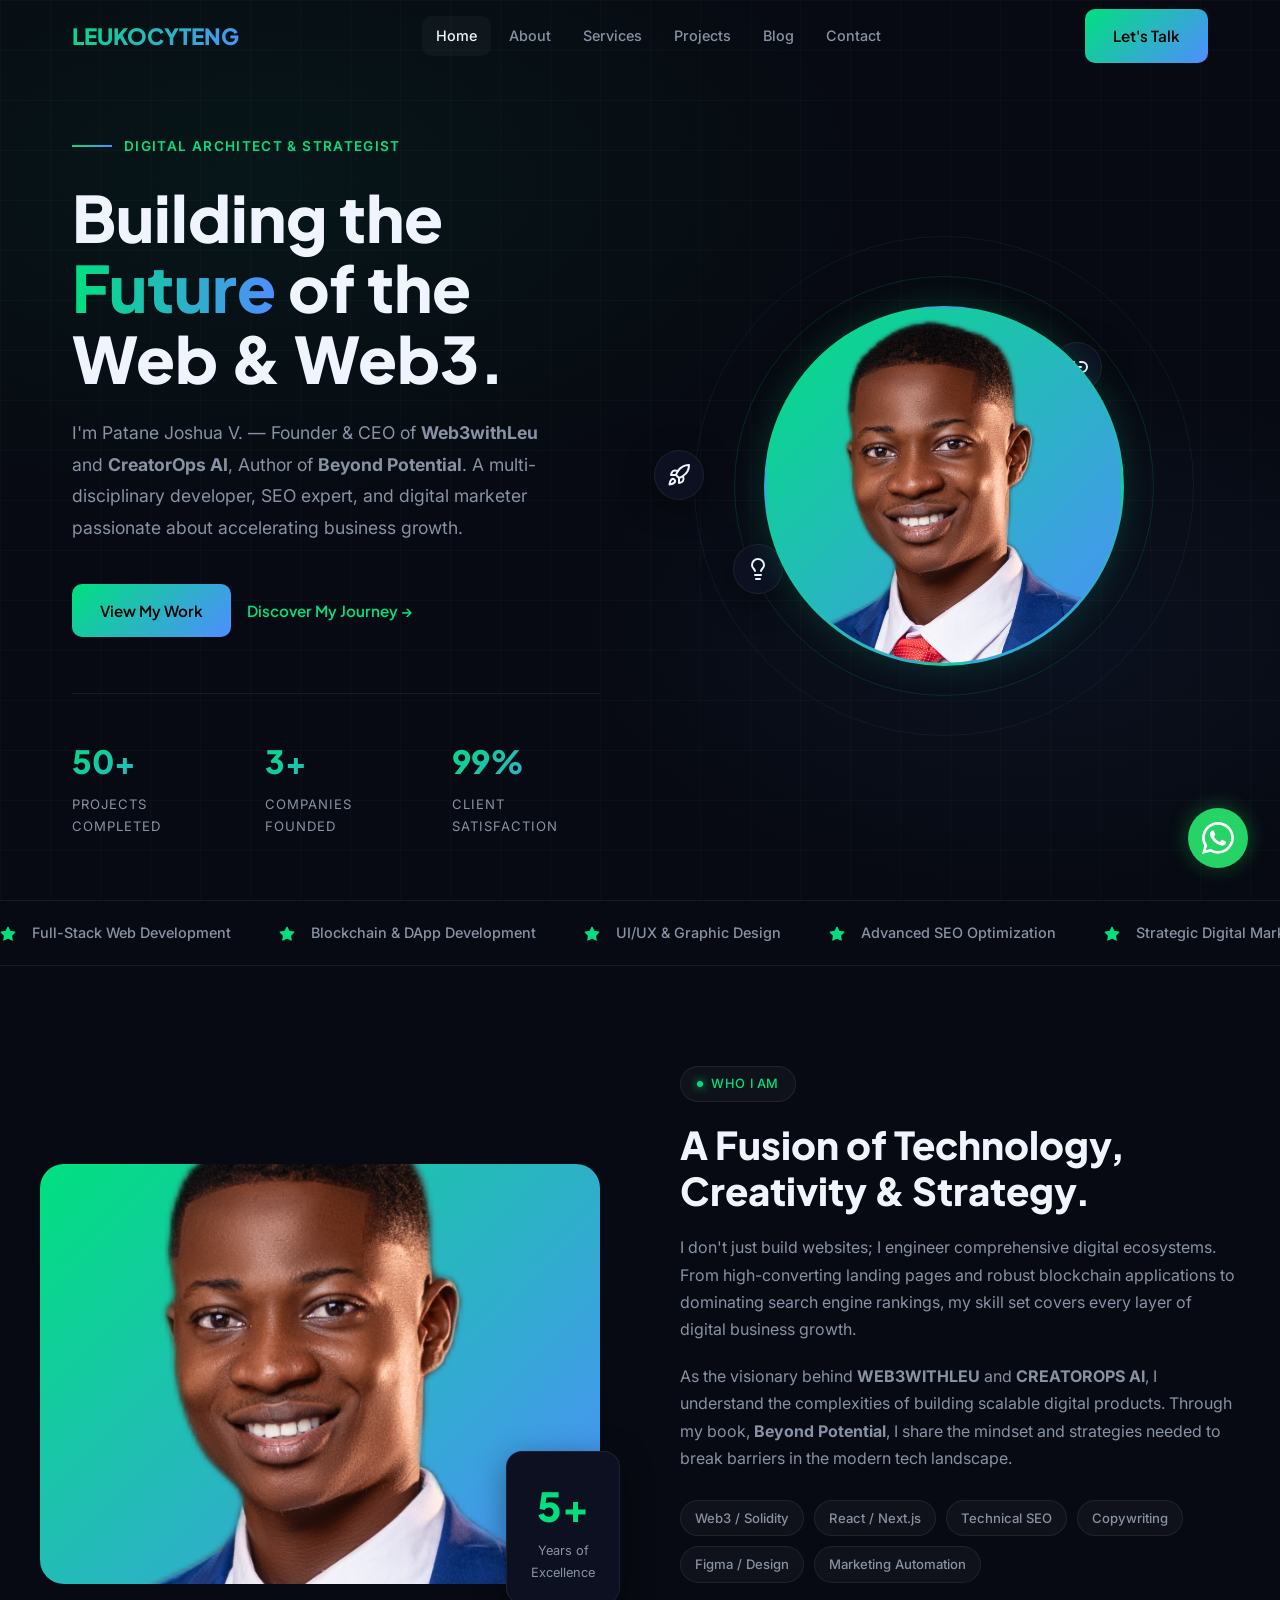
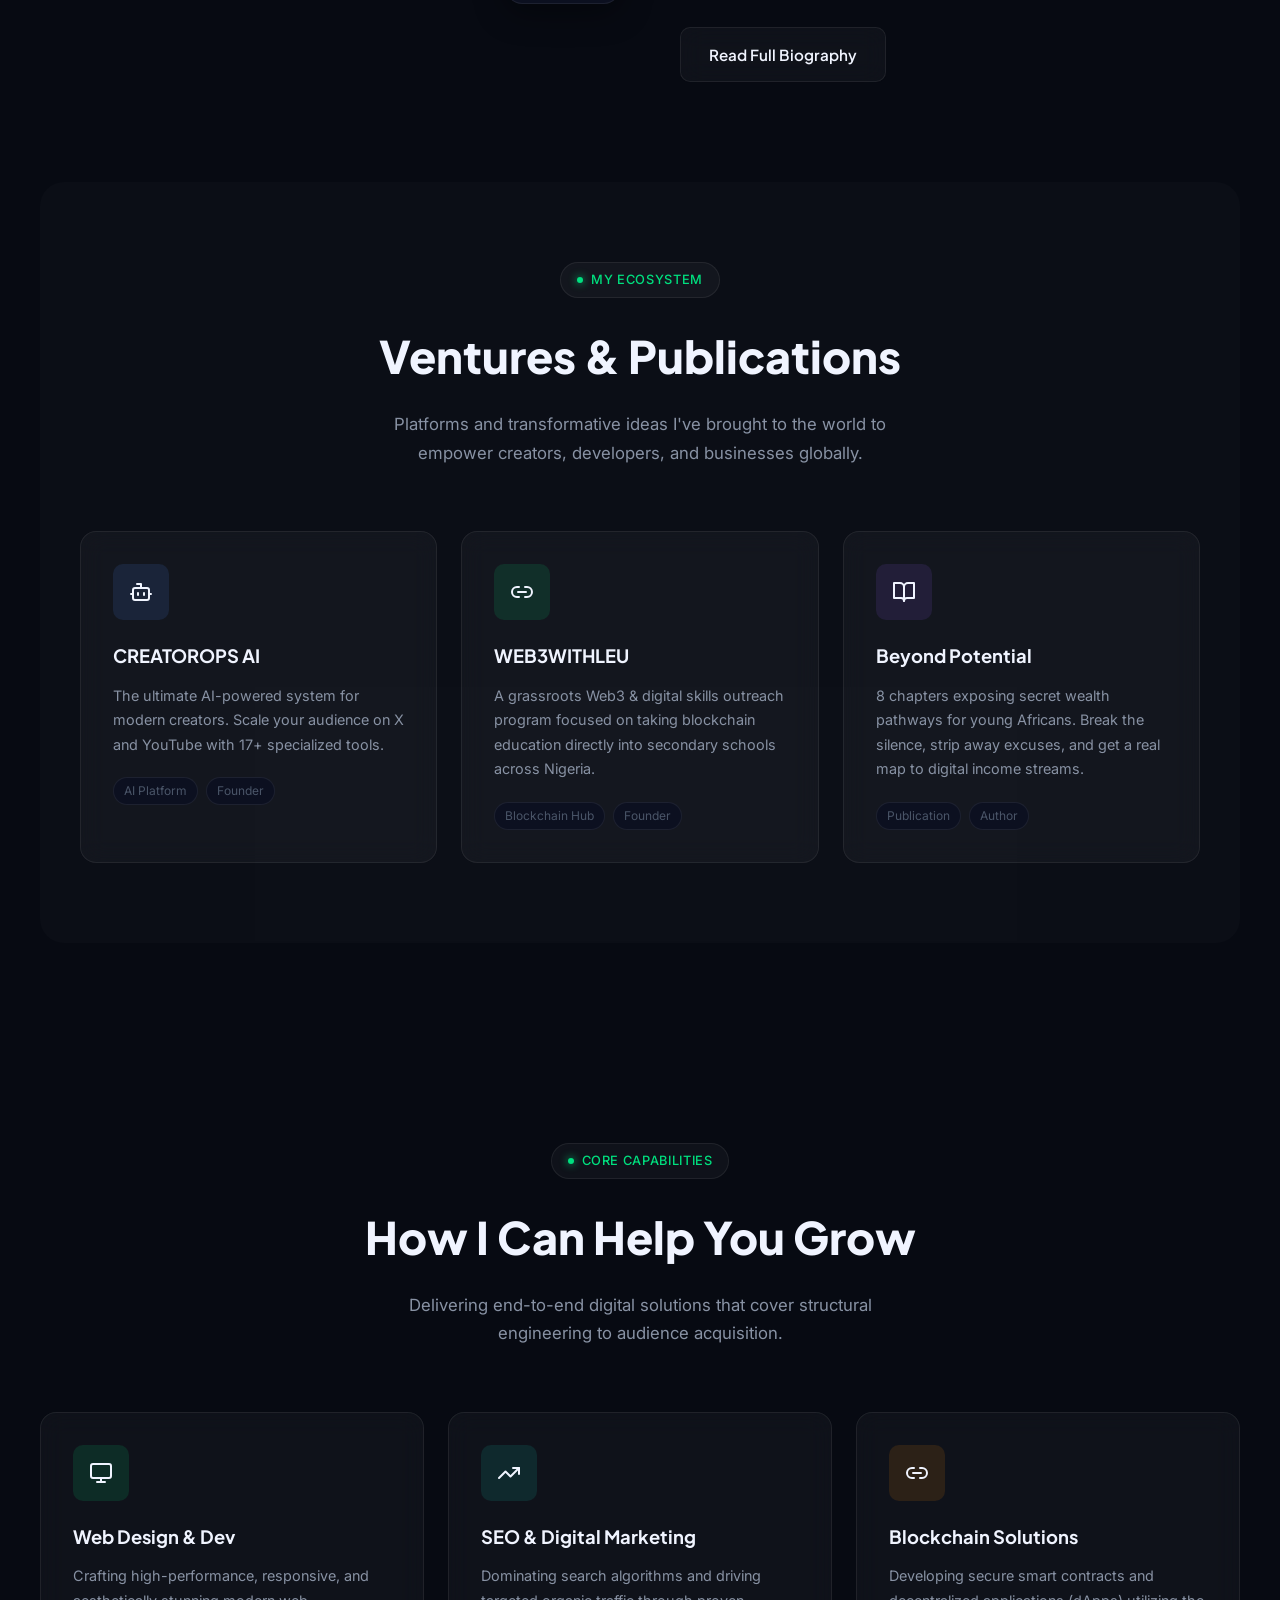
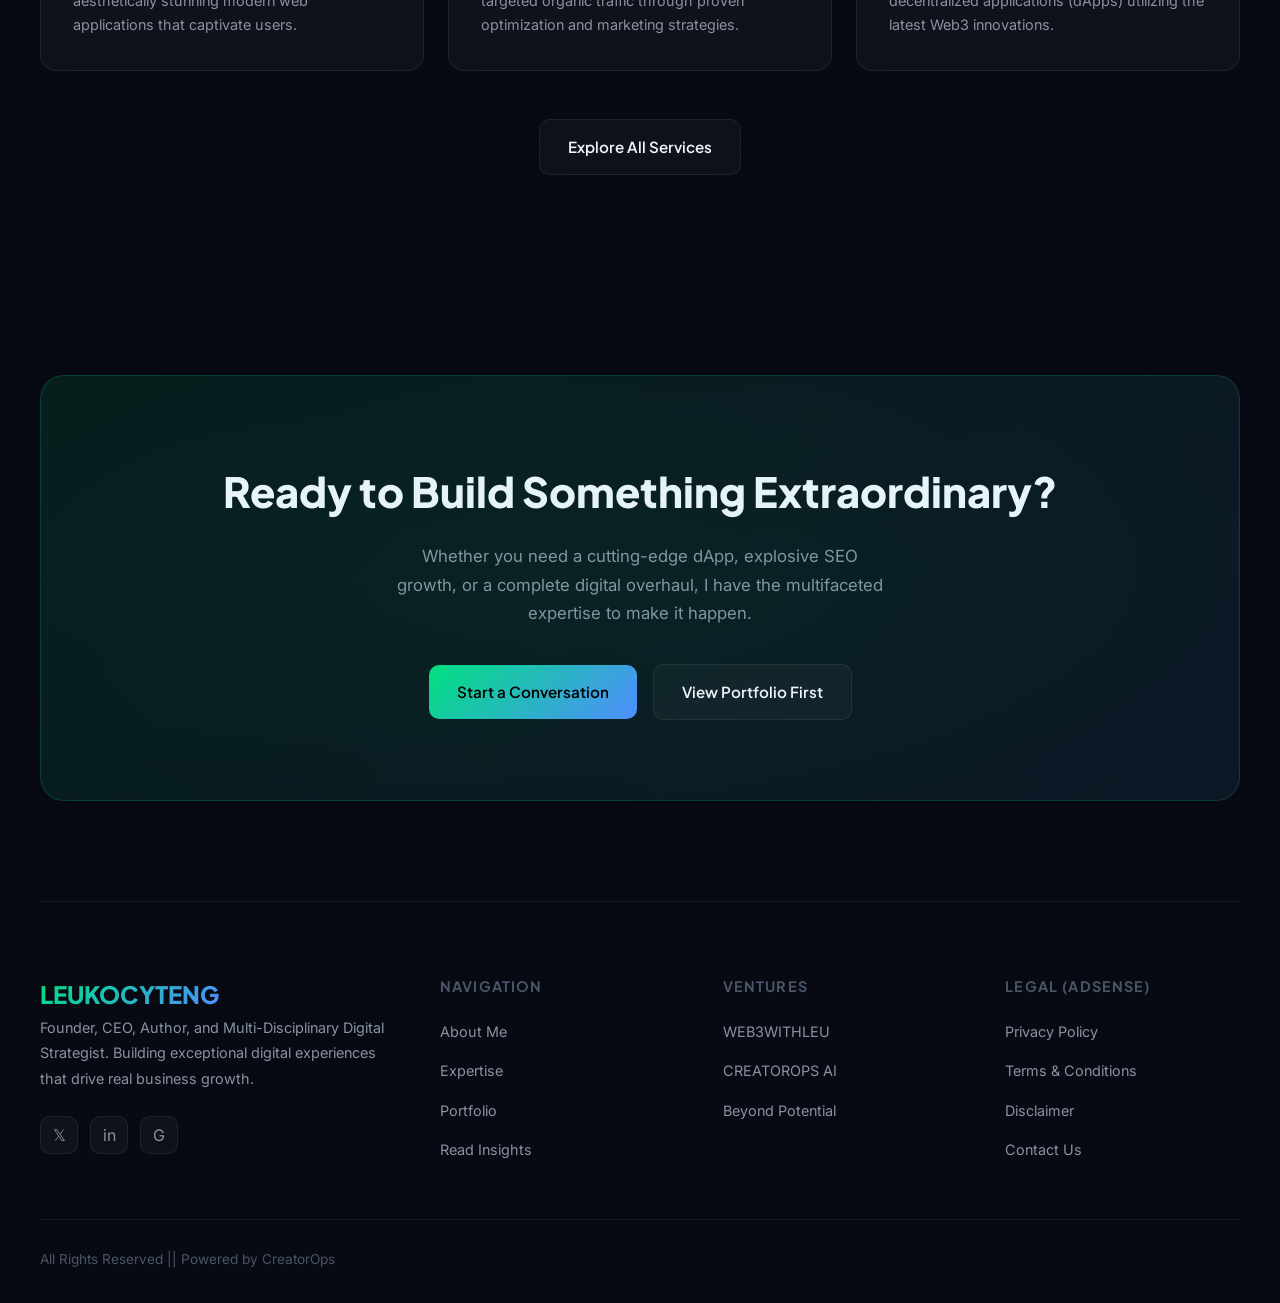
==== commit 56a3cd19: "fix(seo): force root domain and application/xml sitemap headers, fix mobile nav overlap" ====
--- a/index.html
+++ b/index.html
@@ -1,30 +1,36 @@
 <!DOCTYPE html>
 <html lang="en">
+
 <head>
   <meta charset="UTF-8">
   <meta name="viewport" content="width=device-width, initial-scale=1.0">
   <!-- Primary Meta Tags -->
   <title>LEUKOCYTENG | Top Blockchain Developer & SEO Expert in Nigeria</title>
   <meta name="title" content="LEUKOCYTENG | Top Blockchain Developer & SEO Expert in Nigeria">
-  <meta name="description" content="Patane Joshua V. (LEUKOCYTENG): The Top Blockchain Developer in Nigeria & SEO Expert. Founder of CREATOROPS AI, WEB3WITHLEU, and Author of 'Beyond Potential'. Specialized in Web3, SEO Growth, and Digital Strategy.">
-  <meta name="keywords" content="Blockchain Developer Nigeria, SEO Expert Nigeria, Digital Strategist Lagos, Web3 Engineer Nigeria, Smart Contract Developer, Content Strategist Nigeria, LEUKOCYTENG, CREATOROPS AI, WEB3WITHLEU">
+  <meta name="description"
+    content="Patane Joshua V. (LEUKOCYTENG): The Top Blockchain Developer in Nigeria & SEO Expert. Founder of CREATOROPS AI, WEB3WITHLEU, and Author of 'Beyond Potential'. Specialized in Web3, SEO Growth, and Digital Strategy.">
+  <meta name="keywords"
+    content="Blockchain Developer Nigeria, SEO Expert Nigeria, Digital Strategist Lagos, Web3 Engineer Nigeria, Smart Contract Developer, Content Strategist Nigeria, LEUKOCYTENG, CREATOROPS AI, WEB3WITHLEU">
   <meta name="author" content="Patane Joshua V.">
   <meta name="robots" content="index, follow">
   <!-- Open Graph / Facebook -->
   <meta property="og:type" content="website">
   <meta property="og:url" content="https://leukocyteng.com.ng/">
   <meta property="og:title" content="LEUKOCYTENG | Multi-Disciplinary Digital Expert">
-  <meta property="og:description" content="Founder & CEO of WEB3WITHLEU and CREATOROPS AI. Elevating businesses through Web & Blockchain Development, SEO, and strategic design.">
+  <meta property="og:description"
+    content="Founder & CEO of WEB3WITHLEU and CREATOROPS AI. Elevating businesses through Web & Blockchain Development, SEO, and strategic design.">
   <meta property="og:image" content="https://leukocyteng.com.ng/assets/og-image.jpg">
   <!-- Twitter -->
   <meta property="twitter:card" content="summary_large_image">
   <meta property="twitter:url" content="https://leukocyteng.com.ng/">
   <meta property="twitter:title" content="LEUKOCYTENG | Multi-Disciplinary Digital Expert">
-  <meta property="twitter:description" content="Founder & CEO of WEB3WITHLEU and CREATOROPS AI. Elevating businesses through Web & Blockchain Development, SEO, and strategic design.">
+  <meta property="twitter:description"
+    content="Founder & CEO of WEB3WITHLEU and CREATOROPS AI. Elevating businesses through Web & Blockchain Development, SEO, and strategic design.">
   <meta property="twitter:image" content="https://leukocyteng.com.ng/assets/og-image.jpg">
   <!-- Favicon -->
   <link rel="icon" type="image/png" href="favicon.png">
-  
+  <link rel="canonical" href="https://leukocyteng.com.ng/">
+
   <!-- Structured Data -->
   <script type="application/ld+json">
   {
@@ -80,6 +86,7 @@
   <!-- CSS Styles -->
   <link rel="stylesheet" href="css/style.css">
 </head>
+
 <body>
   <!-- Mesh Background -->
   <div class="mesh-bg"></div>
@@ -120,7 +127,9 @@
         </div>
         <h1>Building the <span class="gradient-text">Future</span> of the Web & Web3.</h1>
         <p class="hero__desc">
-          I'm Patane Joshua V. — Founder & CEO of <strong>WEB3WITHLEU</strong> and <strong>CREATOROPS AI</strong>, Author of <strong>Beyond Potential</strong>. A multi-disciplinary developer, SEO expert, and digital marketer passionate about accelerating business growth.
+          I'm Patane Joshua V. — Founder & CEO of <strong>Web3withLeu</strong> and <strong>CreatorOps AI</strong>,
+          Author of <strong>Beyond Potential</strong>. A multi-disciplinary developer, SEO expert, and digital marketer
+          passionate about accelerating business growth.
         </p>
         <div class="hero__cta">
           <a href="projects.html" class="btn btn-primary">View My Work</a>
@@ -147,29 +156,85 @@
         <div class="hero__avatar">
           <img src="assets/profile.png" alt="LEUKOCYTENG" class="hero__avatar-img" style="object-fit: cover;">
         </div>
-        <div class="hero__orbit" style="top: 10%; right: 20%; animation: spin 20s linear infinite reverse;"><svg xmlns="http://www.w3.org/2000/svg" width="24" height="24" viewBox="0 0 24 24" fill="none" stroke="currentColor" stroke-width="2" stroke-linecap="round" stroke-linejoin="round"><path d="M9 17H7A5 5 0 0 1 7 7h2"/><path d="M15 7h2a5 5 0 1 1 0 10h-2"/><line x1="8" x2="16" y1="12" y2="12"/></svg></div>
-        <div class="hero__orbit" style="bottom: 20%; left: 10%; animation: spin 15s linear infinite reverse;"><svg xmlns="http://www.w3.org/2000/svg" width="24" height="24" viewBox="0 0 24 24" fill="none" stroke="currentColor" stroke-width="2" stroke-linecap="round" stroke-linejoin="round"><path d="M15 14c.2-1 .7-1.7 1.5-2.5 1-.9 1.5-2.2 1.5-3.5A6 6 0 0 0 6 8c0 1.3.5 2.6 1.5 3.5.8.8 1.3 1.5 1.5 2.5"/><path d="M9 18h6"/><path d="M10 22h4"/></svg></div>
-        <div class="hero__orbit" style="top: 40%; left: -5%; animation: spin 25s linear infinite reverse;"><svg xmlns="http://www.w3.org/2000/svg" width="24" height="24" viewBox="0 0 24 24" fill="none" stroke="currentColor" stroke-width="2" stroke-linecap="round" stroke-linejoin="round"><path d="M4.5 16.5c-1.5 1.26-2 5-2 5s3.74-.5 5-2c.71-.84.7-2.13-.09-2.91a2.18 2.18 0 0 0-2.91-.09z"/><path d="m12 15-3-3a22 22 0 0 1 2-3.95A12.88 12.88 0 0 1 22 2c0 2.72-.78 7.5-6 11a22.35 22.35 0 0 1-4 2z"/><path d="M9 12H4s.55-3.03 2-4c1.62-1.08 5 0 5 0"/><path d="M12 15v5s3.03-.55 4-2c1.08-1.62 0-5 0-5"/></svg></div>
+        <div class="hero__orbit" style="top: 10%; right: 20%; animation: spin 20s linear infinite reverse;"><svg
+            xmlns="http://www.w3.org/2000/svg" width="24" height="24" viewBox="0 0 24 24" fill="none"
+            stroke="currentColor" stroke-width="2" stroke-linecap="round" stroke-linejoin="round">
+            <path d="M9 17H7A5 5 0 0 1 7 7h2" />
+            <path d="M15 7h2a5 5 0 1 1 0 10h-2" />
+            <line x1="8" x2="16" y1="12" y2="12" />
+          </svg></div>
+        <div class="hero__orbit" style="bottom: 20%; left: 10%; animation: spin 15s linear infinite reverse;"><svg
+            xmlns="http://www.w3.org/2000/svg" width="24" height="24" viewBox="0 0 24 24" fill="none"
+            stroke="currentColor" stroke-width="2" stroke-linecap="round" stroke-linejoin="round">
+            <path
+              d="M15 14c.2-1 .7-1.7 1.5-2.5 1-.9 1.5-2.2 1.5-3.5A6 6 0 0 0 6 8c0 1.3.5 2.6 1.5 3.5.8.8 1.3 1.5 1.5 2.5" />
+            <path d="M9 18h6" />
+            <path d="M10 22h4" />
+          </svg></div>
+        <div class="hero__orbit" style="top: 40%; left: -5%; animation: spin 25s linear infinite reverse;"><svg
+            xmlns="http://www.w3.org/2000/svg" width="24" height="24" viewBox="0 0 24 24" fill="none"
+            stroke="currentColor" stroke-width="2" stroke-linecap="round" stroke-linejoin="round">
+            <path d="M4.5 16.5c-1.5 1.26-2 5-2 5s3.74-.5 5-2c.71-.84.7-2.13-.09-2.91a2.18 2.18 0 0 0-2.91-.09z" />
+            <path d="m12 15-3-3a22 22 0 0 1 2-3.95A12.88 12.88 0 0 1 22 2c0 2.72-.78 7.5-6 11a22.35 22.35 0 0 1-4 2z" />
+            <path d="M9 12H4s.55-3.03 2-4c1.62-1.08 5 0 5 0" />
+            <path d="M12 15v5s3.03-.55 4-2c1.08-1.62 0-5 0-5" />
+          </svg></div>
       </div>
     </div>
   </header>
   <!-- Skills Ticker -->
   <div class="ticker">
     <div class="ticker__track">
-      <div class="ticker__item"><span><svg xmlns="http://www.w3.org/2000/svg" width="16" height="16" viewBox="0 0 24 24" fill="currentColor" stroke="currentColor" stroke-width="2" stroke-linecap="round" stroke-linejoin="round" style="display:inline-block; vertical-align:middle; margin-right:4px;"><polygon points="12 2 15.09 8.26 22 9.27 17 14.14 18.18 21.02 12 17.77 5.82 21.02 7 14.14 2 9.27 8.91 8.26 12 2"/></svg></span> Full-Stack Web Development</div>
-      <div class="ticker__item"><span><svg xmlns="http://www.w3.org/2000/svg" width="16" height="16" viewBox="0 0 24 24" fill="currentColor" stroke="currentColor" stroke-width="2" stroke-linecap="round" stroke-linejoin="round" style="display:inline-block; vertical-align:middle; margin-right:4px;"><polygon points="12 2 15.09 8.26 22 9.27 17 14.14 18.18 21.02 12 17.77 5.82 21.02 7 14.14 2 9.27 8.91 8.26 12 2"/></svg></span> Blockchain & DApp Development</div>
-      <div class="ticker__item"><span><svg xmlns="http://www.w3.org/2000/svg" width="16" height="16" viewBox="0 0 24 24" fill="currentColor" stroke="currentColor" stroke-width="2" stroke-linecap="round" stroke-linejoin="round" style="display:inline-block; vertical-align:middle; margin-right:4px;"><polygon points="12 2 15.09 8.26 22 9.27 17 14.14 18.18 21.02 12 17.77 5.82 21.02 7 14.14 2 9.27 8.91 8.26 12 2"/></svg></span> UI/UX & Graphic Design</div>
-      <div class="ticker__item"><span><svg xmlns="http://www.w3.org/2000/svg" width="16" height="16" viewBox="0 0 24 24" fill="currentColor" stroke="currentColor" stroke-width="2" stroke-linecap="round" stroke-linejoin="round" style="display:inline-block; vertical-align:middle; margin-right:4px;"><polygon points="12 2 15.09 8.26 22 9.27 17 14.14 18.18 21.02 12 17.77 5.82 21.02 7 14.14 2 9.27 8.91 8.26 12 2"/></svg></span> Advanced SEO Optimization</div>
-      <div class="ticker__item"><span><svg xmlns="http://www.w3.org/2000/svg" width="16" height="16" viewBox="0 0 24 24" fill="currentColor" stroke="currentColor" stroke-width="2" stroke-linecap="round" stroke-linejoin="round" style="display:inline-block; vertical-align:middle; margin-right:4px;"><polygon points="12 2 15.09 8.26 22 9.27 17 14.14 18.18 21.02 12 17.77 5.82 21.02 7 14.14 2 9.27 8.91 8.26 12 2"/></svg></span> Strategic Digital Marketing</div>
-      <div class="ticker__item"><span><svg xmlns="http://www.w3.org/2000/svg" width="16" height="16" viewBox="0 0 24 24" fill="currentColor" stroke="currentColor" stroke-width="2" stroke-linecap="round" stroke-linejoin="round" style="display:inline-block; vertical-align:middle; margin-right:4px;"><polygon points="12 2 15.09 8.26 22 9.27 17 14.14 18.18 21.02 12 17.77 5.82 21.02 7 14.14 2 9.27 8.91 8.26 12 2"/></svg></span> Technical Content Writing</div>
-      <div class="ticker__item"><span><svg xmlns="http://www.w3.org/2000/svg" width="16" height="16" viewBox="0 0 24 24" fill="currentColor" stroke="currentColor" stroke-width="2" stroke-linecap="round" stroke-linejoin="round" style="display:inline-block; vertical-align:middle; margin-right:4px;"><polygon points="12 2 15.09 8.26 22 9.27 17 14.14 18.18 21.02 12 17.77 5.82 21.02 7 14.14 2 9.27 8.91 8.26 12 2"/></svg></span> AI Integration (CreatorOps AI)</div>
+      <div class="ticker__item"><span><svg xmlns="http://www.w3.org/2000/svg" width="16" height="16" viewBox="0 0 24 24"
+            fill="currentColor" stroke="currentColor" stroke-width="2" stroke-linecap="round" stroke-linejoin="round"
+            style="display:inline-block; vertical-align:middle; margin-right:4px;">
+            <polygon
+              points="12 2 15.09 8.26 22 9.27 17 14.14 18.18 21.02 12 17.77 5.82 21.02 7 14.14 2 9.27 8.91 8.26 12 2" />
+          </svg></span> Full-Stack Web Development</div>
+      <div class="ticker__item"><span><svg xmlns="http://www.w3.org/2000/svg" width="16" height="16" viewBox="0 0 24 24"
+            fill="currentColor" stroke="currentColor" stroke-width="2" stroke-linecap="round" stroke-linejoin="round"
+            style="display:inline-block; vertical-align:middle; margin-right:4px;">
+            <polygon
+              points="12 2 15.09 8.26 22 9.27 17 14.14 18.18 21.02 12 17.77 5.82 21.02 7 14.14 2 9.27 8.91 8.26 12 2" />
+          </svg></span> Blockchain & DApp Development</div>
+      <div class="ticker__item"><span><svg xmlns="http://www.w3.org/2000/svg" width="16" height="16" viewBox="0 0 24 24"
+            fill="currentColor" stroke="currentColor" stroke-width="2" stroke-linecap="round" stroke-linejoin="round"
+            style="display:inline-block; vertical-align:middle; margin-right:4px;">
+            <polygon
+              points="12 2 15.09 8.26 22 9.27 17 14.14 18.18 21.02 12 17.77 5.82 21.02 7 14.14 2 9.27 8.91 8.26 12 2" />
+          </svg></span> UI/UX & Graphic Design</div>
+      <div class="ticker__item"><span><svg xmlns="http://www.w3.org/2000/svg" width="16" height="16" viewBox="0 0 24 24"
+            fill="currentColor" stroke="currentColor" stroke-width="2" stroke-linecap="round" stroke-linejoin="round"
+            style="display:inline-block; vertical-align:middle; margin-right:4px;">
+            <polygon
+              points="12 2 15.09 8.26 22 9.27 17 14.14 18.18 21.02 12 17.77 5.82 21.02 7 14.14 2 9.27 8.91 8.26 12 2" />
+          </svg></span> Advanced SEO Optimization</div>
+      <div class="ticker__item"><span><svg xmlns="http://www.w3.org/2000/svg" width="16" height="16" viewBox="0 0 24 24"
+            fill="currentColor" stroke="currentColor" stroke-width="2" stroke-linecap="round" stroke-linejoin="round"
+            style="display:inline-block; vertical-align:middle; margin-right:4px;">
+            <polygon
+              points="12 2 15.09 8.26 22 9.27 17 14.14 18.18 21.02 12 17.77 5.82 21.02 7 14.14 2 9.27 8.91 8.26 12 2" />
+          </svg></span> Strategic Digital Marketing</div>
+      <div class="ticker__item"><span><svg xmlns="http://www.w3.org/2000/svg" width="16" height="16" viewBox="0 0 24 24"
+            fill="currentColor" stroke="currentColor" stroke-width="2" stroke-linecap="round" stroke-linejoin="round"
+            style="display:inline-block; vertical-align:middle; margin-right:4px;">
+            <polygon
+              points="12 2 15.09 8.26 22 9.27 17 14.14 18.18 21.02 12 17.77 5.82 21.02 7 14.14 2 9.27 8.91 8.26 12 2" />
+          </svg></span> Technical Content Writing</div>
+      <div class="ticker__item"><span><svg xmlns="http://www.w3.org/2000/svg" width="16" height="16" viewBox="0 0 24 24"
+            fill="currentColor" stroke="currentColor" stroke-width="2" stroke-linecap="round" stroke-linejoin="round"
+            style="display:inline-block; vertical-align:middle; margin-right:4px;">
+            <polygon
+              points="12 2 15.09 8.26 22 9.27 17 14.14 18.18 21.02 12 17.77 5.82 21.02 7 14.14 2 9.27 8.91 8.26 12 2" />
+          </svg></span> AI Integration (CreatorOps AI)</div>
     </div>
   </div>
   <!-- Highlights / Features (About Summary) -->
   <section class="section container">
     <div class="about-grid">
       <div class="about__img-wrap">
-        <img src="assets/profile.png" alt="Patane Joshua V. Experience" class="about__img-main" style="object-fit: cover; width: 100%;">
+        <img src="assets/profile.png" alt="Patane Joshua V. Experience" class="about__img-main"
+          style="object-fit: cover; width: 100%;">
         <div class="about__exp-badge">
           <div class="about__exp-num" data-count="5" data-suffix="+">0</div>
           <div class="about__exp-label">Years of<br>Excellence</div>
@@ -178,8 +243,12 @@
       <div class="about__content">
         <div class="badge">Who I Am</div>
         <h2>A Fusion of Technology, Creativity & Strategy.</h2>
-        <p>I don't just build websites; I engineer comprehensive digital ecosystems. From high-converting landing pages and robust blockchain applications to dominating search engine rankings, my skill set covers every layer of digital business growth.</p>
-        <p>As the visionary behind <strong>WEB3WITHLEU</strong> and <strong>CREATOROPS AI</strong>, I understand the complexities of building scalable digital products. Through my book, <strong>Beyond Potential</strong>, I share the mindset and strategies needed to break barriers in the modern tech landscape.</p>
+        <p>I don't just build websites; I engineer comprehensive digital ecosystems. From high-converting landing pages
+          and robust blockchain applications to dominating search engine rankings, my skill set covers every layer of
+          digital business growth.</p>
+        <p>As the visionary behind <strong>WEB3WITHLEU</strong> and <strong>CREATOROPS AI</strong>, I understand the
+          complexities of building scalable digital products. Through my book, <strong>Beyond Potential</strong>, I
+          share the mindset and strategies needed to break barriers in the modern tech landscape.</p>
         <div class="about__skills-list">
           <span class="about__skill-tag">Web3 / Solidity</span>
           <span class="about__skill-tag">React / Next.js</span>
@@ -193,35 +262,60 @@
     </div>
   </section>
   <!-- Ventures & Publications -->
-  <section class="section container" style="background: rgba(255,255,255,0.02); border-radius: var(--radius-lg); padding: 80px 40px; margin-bottom: 100px;">
+  <section class="section container"
+    style="background: rgba(255,255,255,0.02); border-radius: var(--radius-lg); padding: 80px 40px; margin-bottom: 100px;">
     <div class="section-header">
       <div class="badge">My Ecosystem</div>
       <h2>Ventures & Publications</h2>
-      <p>Platforms and transformative ideas I've brought to the world to empower creators, developers, and businesses globally.</p>
+      <p>Platforms and transformative ideas I've brought to the world to empower creators, developers, and businesses
+        globally.</p>
     </div>
     <div class="services-grid">
       <a href="https://creatorops.site" target="_blank" rel="noopener noreferrer" class="card service-card">
-        <div class="service-card__icon service-card__icon--blue"><svg xmlns="http://www.w3.org/2000/svg" width="24" height="24" viewBox="0 0 24 24" fill="none" stroke="currentColor" stroke-width="2" stroke-linecap="round" stroke-linejoin="round"><path d="M12 8V4H8"/><rect width="16" height="12" x="4" y="8" rx="2"/><path d="M2 14h2"/><path d="M20 14h2"/><path d="M15 13v2"/><path d="M9 13v2"/></svg></div>
+        <div class="service-card__icon service-card__icon--blue"><svg xmlns="http://www.w3.org/2000/svg" width="24"
+            height="24" viewBox="0 0 24 24" fill="none" stroke="currentColor" stroke-width="2" stroke-linecap="round"
+            stroke-linejoin="round">
+            <path d="M12 8V4H8" />
+            <rect width="16" height="12" x="4" y="8" rx="2" />
+            <path d="M2 14h2" />
+            <path d="M20 14h2" />
+            <path d="M15 13v2" />
+            <path d="M9 13v2" />
+          </svg></div>
         <h3>CREATOROPS AI</h3>
-        <p>The ultimate AI-powered system for modern creators. Scale your audience on X and YouTube with 17+ specialized tools.</p>
+        <p>The ultimate AI-powered system for modern creators. Scale your audience on X and YouTube with 17+ specialized
+          tools.</p>
         <div class="service-card__tags">
           <span class="service-card__tag">AI Platform</span>
           <span class="service-card__tag">Founder</span>
         </div>
       </a>
       <a href="https://web3withleu.netlify.app/" target="_blank" rel="noopener noreferrer" class="card service-card">
-        <div class="service-card__icon service-card__icon--green"><svg xmlns="http://www.w3.org/2000/svg" width="24" height="24" viewBox="0 0 24 24" fill="none" stroke="currentColor" stroke-width="2" stroke-linecap="round" stroke-linejoin="round"><path d="M9 17H7A5 5 0 0 1 7 7h2"/><path d="M15 7h2a5 5 0 1 1 0 10h-2"/><line x1="8" x2="16" y1="12" y2="12"/></svg></div>
+        <div class="service-card__icon service-card__icon--green"><svg xmlns="http://www.w3.org/2000/svg" width="24"
+            height="24" viewBox="0 0 24 24" fill="none" stroke="currentColor" stroke-width="2" stroke-linecap="round"
+            stroke-linejoin="round">
+            <path d="M9 17H7A5 5 0 0 1 7 7h2" />
+            <path d="M15 7h2a5 5 0 1 1 0 10h-2" />
+            <line x1="8" x2="16" y1="12" y2="12" />
+          </svg></div>
         <h3>WEB3WITHLEU</h3>
-        <p>A grassroots Web3 & digital skills outreach program focused on taking blockchain education directly into secondary schools across Nigeria.</p>
+        <p>A grassroots Web3 & digital skills outreach program focused on taking blockchain education directly into
+          secondary schools across Nigeria.</p>
         <div class="service-card__tags">
           <span class="service-card__tag">Blockchain Hub</span>
           <span class="service-card__tag">Founder</span>
         </div>
       </a>
       <a href="https://beyondpotential.vercel.app/" target="_blank" rel="noopener noreferrer" class="card service-card">
-        <div class="service-card__icon service-card__icon--purple"><svg xmlns="http://www.w3.org/2000/svg" width="24" height="24" viewBox="0 0 24 24" fill="none" stroke="currentColor" stroke-width="2" stroke-linecap="round" stroke-linejoin="round"><path d="M2 3h6a4 4 0 0 1 4 4v14a3 3 0 0 0-3-3H2z"/><path d="M22 3h-6a4 4 0 0 0-4 4v14a3 3 0 0 1 3-3h7z"/></svg></div>
+        <div class="service-card__icon service-card__icon--purple"><svg xmlns="http://www.w3.org/2000/svg" width="24"
+            height="24" viewBox="0 0 24 24" fill="none" stroke="currentColor" stroke-width="2" stroke-linecap="round"
+            stroke-linejoin="round">
+            <path d="M2 3h6a4 4 0 0 1 4 4v14a3 3 0 0 0-3-3H2z" />
+            <path d="M22 3h-6a4 4 0 0 0-4 4v14a3 3 0 0 1 3-3h7z" />
+          </svg></div>
         <h3>Beyond Potential</h3>
-        <p>8 chapters exposing secret wealth pathways for young Africans. Break the silence, strip away excuses, and get a real map to digital income streams.</p>
+        <p>8 chapters exposing secret wealth pathways for young Africans. Break the silence, strip away excuses, and get
+          a real map to digital income streams.</p>
         <div class="service-card__tags">
           <span class="service-card__tag">Publication</span>
           <span class="service-card__tag">Author</span>
@@ -238,19 +332,39 @@
     </div>
     <div class="services-grid">
       <div class="card service-card">
-        <div class="service-card__icon service-card__icon--green"><svg xmlns="http://www.w3.org/2000/svg" width="24" height="24" viewBox="0 0 24 24" fill="none" stroke="currentColor" stroke-width="2" stroke-linecap="round" stroke-linejoin="round"><rect width="20" height="14" x="2" y="3" rx="2"/><line x1="8" x2="16" y1="21" y2="21"/><line x1="12" x2="12" y1="17" y2="21"/></svg></div>
+        <div class="service-card__icon service-card__icon--green"><svg xmlns="http://www.w3.org/2000/svg" width="24"
+            height="24" viewBox="0 0 24 24" fill="none" stroke="currentColor" stroke-width="2" stroke-linecap="round"
+            stroke-linejoin="round">
+            <rect width="20" height="14" x="2" y="3" rx="2" />
+            <line x1="8" x2="16" y1="21" y2="21" />
+            <line x1="12" x2="12" y1="17" y2="21" />
+          </svg></div>
         <h3>Web Design & Dev</h3>
-        <p>Crafting high-performance, responsive, and aesthetically stunning modern web applications that captivate users.</p>
+        <p>Crafting high-performance, responsive, and aesthetically stunning modern web applications that captivate
+          users.</p>
       </div>
       <div class="card service-card">
-        <div class="service-card__icon service-card__icon--teal"><svg xmlns="http://www.w3.org/2000/svg" width="24" height="24" viewBox="0 0 24 24" fill="none" stroke="currentColor" stroke-width="2" stroke-linecap="round" stroke-linejoin="round"><polyline points="22 7 13.5 15.5 8.5 10.5 2 17"/><polyline points="16 7 22 7 22 13"/></svg></div>
+        <div class="service-card__icon service-card__icon--teal"><svg xmlns="http://www.w3.org/2000/svg" width="24"
+            height="24" viewBox="0 0 24 24" fill="none" stroke="currentColor" stroke-width="2" stroke-linecap="round"
+            stroke-linejoin="round">
+            <polyline points="22 7 13.5 15.5 8.5 10.5 2 17" />
+            <polyline points="16 7 22 7 22 13" />
+          </svg></div>
         <h3>SEO & Digital Marketing</h3>
-        <p>Dominating search algorithms and driving targeted organic traffic through proven optimization and marketing strategies.</p>
+        <p>Dominating search algorithms and driving targeted organic traffic through proven optimization and marketing
+          strategies.</p>
       </div>
       <div class="card service-card">
-        <div class="service-card__icon service-card__icon--orange"><svg xmlns="http://www.w3.org/2000/svg" width="24" height="24" viewBox="0 0 24 24" fill="none" stroke="currentColor" stroke-width="2" stroke-linecap="round" stroke-linejoin="round"><path d="M9 17H7A5 5 0 0 1 7 7h2"/><path d="M15 7h2a5 5 0 1 1 0 10h-2"/><line x1="8" x2="16" y1="12" y2="12"/></svg></div>
+        <div class="service-card__icon service-card__icon--orange"><svg xmlns="http://www.w3.org/2000/svg" width="24"
+            height="24" viewBox="0 0 24 24" fill="none" stroke="currentColor" stroke-width="2" stroke-linecap="round"
+            stroke-linejoin="round">
+            <path d="M9 17H7A5 5 0 0 1 7 7h2" />
+            <path d="M15 7h2a5 5 0 1 1 0 10h-2" />
+            <line x1="8" x2="16" y1="12" y2="12" />
+          </svg></div>
         <h3>Blockchain Solutions</h3>
-        <p>Developing secure smart contracts and decentralized applications (dApps) utilizing the latest Web3 innovations.</p>
+        <p>Developing secure smart contracts and decentralized applications (dApps) utilizing the latest Web3
+          innovations.</p>
       </div>
     </div>
     <div style="text-align: center; margin-top: 48px;">
@@ -261,7 +375,8 @@
   <section class="section container">
     <div class="cta-banner">
       <h2>Ready to Build Something Extraordinary?</h2>
-      <p>Whether you need a cutting-edge dApp, explosive SEO growth, or a complete digital overhaul, I have the multifaceted expertise to make it happen.</p>
+      <p>Whether you need a cutting-edge dApp, explosive SEO growth, or a complete digital overhaul, I have the
+        multifaceted expertise to make it happen.</p>
       <div class="cta-banner__btns">
         <a href="contact.html" class="btn btn-primary">Start a Conversation</a>
         <a href="projects.html" class="btn btn-outline">View Portfolio First</a>
@@ -273,11 +388,14 @@
     <div class="footer__top">
       <div class="footer__brand">
         <a href="index.html" class="footer__logo">LEUKOCYTENG</a>
-        <p class="footer__desc">Founder, CEO, Author, and Multi-Disciplinary Digital Strategist. Building exceptional digital experiences that drive real business growth.</p>
+        <p class="footer__desc">Founder, CEO, Author, and Multi-Disciplinary Digital Strategist. Building exceptional
+          digital experiences that drive real business growth.</p>
         <div class="footer__social">
           <a href="https://x.com/leukocyteng1" target="_blank" class="footer__social-link" aria-label="Twitter">𝕏</a>
-          <a href="https://www.linkedin.com/in/leukocyteng/" target="_blank" class="footer__social-link" aria-label="LinkedIn">in</a>
-          <a href="https://share.google/2Kr7sNPR0NeVUEUew" target="_blank" rel="noopener noreferrer" class="footer__social-link" aria-label="Google Profile">G</a>
+          <a href="https://www.linkedin.com/in/leukocyteng/" target="_blank" class="footer__social-link"
+            aria-label="LinkedIn">in</a>
+          <a href="https://share.google/2Kr7sNPR0NeVUEUew" target="_blank" rel="noopener noreferrer"
+            class="footer__social-link" aria-label="Google Profile">G</a>
         </div>
       </div>
       <div class="footer__col">
@@ -308,7 +426,8 @@
       </div>
     </div>
     <div class="footer__bottom">
-      <div class="footer__copyright">All Rights Reserved || Powered by <a href="https://creatorops.site" target="_blank" rel="noopener noreferrer" style="color: inherit;">CreatorOps</a></div>
+      <div class="footer__copyright">All Rights Reserved || Powered by <a href="https://creatorops.site" target="_blank"
+          rel="noopener noreferrer" style="color: inherit;">CreatorOps</a></div>
       <div class="footer__legal">
       </div>
     </div>
@@ -317,11 +436,14 @@
   <script>document.getElementById('year').textContent = new Date().getFullYear();</script>
 
   <!-- WhatsApp Floating Button -->
-  <a href="https://wa.me/2347050513753" class="whatsapp-float" target="_blank" rel="noopener noreferrer" aria-label="Contact on WhatsApp">
+  <a href="https://wa.me/2347050513753" class="whatsapp-float" target="_blank" rel="noopener noreferrer"
+    aria-label="Contact on WhatsApp">
     <svg xmlns="http://www.w3.org/2000/svg" width="32" height="32" fill="currentColor" viewBox="0 0 16 16">
-      <path d="M13.601 2.326A7.854 7.854 0 0 0 7.994 0C3.627 0 .068 3.558.064 7.926c0 1.399.366 2.76 1.057 3.965L0 16l4.204-1.102a7.933 7.933 0 0 0 3.79.965h.004c4.368 0 7.926-3.558 7.93-7.93A7.898 7.898 0 0 0 13.6 2.326zM7.994 14.521a6.573 6.573 0 0 1-3.356-.92l-.24-.144-2.494.654.666-2.433-.156-.251a6.56 6.56 0 0 1-1.007-3.505c0-3.626 2.957-6.584 6.591-6.584a6.56 6.56 0 0 1 4.66 1.931 6.557 6.557 0 0 1 1.928 4.66c-.004 3.639-2.961 6.592-6.592 6.592zm3.615-4.934c-.197-.099-1.17-.578-1.353-.646-.182-.065-.315-.099-.445.099-.133.197-.513.646-.627.775-.114.133-.232.148-.43.05-.197-.1-.836-.308-1.592-.985-.59-.525-.985-1.175-1.103-1.372-.114-.198-.011-.304.088-.403.087-.088.197-.232.296-.346.1-.114.133-.198.198-.33.065-.134.034-.248-.015-.347-.05-.099-.445-1.076-.612-1.47-.16-.389-.323-.335-.445-.34-.114-.007-.247-.007-.38-.007a.729.729 0 0 0-.529.247c-.182.198-.691.677-.691 1.654 0 .977.71 1.916.81 2.049.098.133 1.394 2.132 3.383 2.992.47.205.84.326 1.129.418.475.152.904.129 1.246.08.38-.058 1.171-.48 1.338-.943.164-.464.164-.86.114-.943-.049-.084-.182-.133-.38-.232z"/>
+      <path
+        d="M13.601 2.326A7.854 7.854 0 0 0 7.994 0C3.627 0 .068 3.558.064 7.926c0 1.399.366 2.76 1.057 3.965L0 16l4.204-1.102a7.933 7.933 0 0 0 3.79.965h.004c4.368 0 7.926-3.558 7.93-7.93A7.898 7.898 0 0 0 13.6 2.326zM7.994 14.521a6.573 6.573 0 0 1-3.356-.92l-.24-.144-2.494.654.666-2.433-.156-.251a6.56 6.56 0 0 1-1.007-3.505c0-3.626 2.957-6.584 6.591-6.584a6.56 6.56 0 0 1 4.66 1.931 6.557 6.557 0 0 1 1.928 4.66c-.004 3.639-2.961 6.592-6.592 6.592zm3.615-4.934c-.197-.099-1.17-.578-1.353-.646-.182-.065-.315-.099-.445.099-.133.197-.513.646-.627.775-.114.133-.232.148-.43.05-.197-.1-.836-.308-1.592-.985-.59-.525-.985-1.175-1.103-1.372-.114-.198-.011-.304.088-.403.087-.088.197-.232.296-.346.1-.114.133-.198.198-.33.065-.134.034-.248-.015-.347-.05-.099-.445-1.076-.612-1.47-.16-.389-.323-.335-.445-.34-.114-.007-.247-.007-.38-.007a.729.729 0 0 0-.529.247c-.182.198-.691.677-.691 1.654 0 .977.71 1.916.81 2.049.098.133 1.394 2.132 3.383 2.992.47.205.84.326 1.129.418.475.152.904.129 1.246.08.38-.058 1.171-.48 1.338-.943.164-.464.164-.86.114-.943-.049-.084-.182-.133-.38-.232z" />
     </svg>
   </a>
 
 </body>
-</html>
+
+</html>
--- a/css/style.css
+++ b/css/style.css
@@ -57,6 +57,8 @@
   color: var(--text-primary);
   line-height: 1.7;
   overflow-x: hidden;
+  word-wrap: break-word;
+  overflow-wrap: break-word;
 }
 
 a { color: inherit; text-decoration: none; }
@@ -65,7 +67,7 @@
 button { cursor: pointer; border: none; outline: none; background: none; font-family: inherit; }
 
 /* ---- Utility Classes ---- */
-.container { width: 100%; max-width: 1200px; margin: 0 auto; padding: 0 24px; }
+.container { width: 100%; max-width: 1200px; margin: 0 auto; padding: 0 32px; }
 .section { padding: 100px 0; }
 .section--sm { padding: 60px 0; }
 
@@ -218,6 +220,14 @@
   background: rgba(7,10,18,0.85);
   backdrop-filter: blur(20px);
   border-bottom: 1px solid var(--border);
+}
+
+@media (max-width: 768px) {
+  .nav {
+    background: rgba(7,10,18,0.7);
+    backdrop-filter: blur(20px);
+    border-bottom: 1px solid var(--border);
+  }
 }
 
 .nav__inner {
@@ -342,10 +352,6 @@
 }
 
 .hero__cta { display: flex; align-items: center; gap: 16px; flex-wrap: wrap; }
-@media (max-width: 480px) {
-  .hero__cta { flex-direction: column; width: 100%; }
-  .hero__cta .btn { width: 100%; justify-content: center; }
-}
 
 .hero__stats {
   display: flex;
@@ -977,11 +983,11 @@
   .cta-banner        { padding: 48px 28px; }
   .form-row          { grid-template-columns: 1fr; }
   .hero__stats       { flex-direction: column; gap: 24px; }
-  .hero h1           { font-size: 2.2rem; }
-  .hero__desc        { font-size: 0.95rem; }
-  .container         { padding: 0 20px; }
-  .section           { padding: 60px 0; }
-  .cta-banner        { padding: 40px 20px; }
+  .hero h1           { font-size: 2.2rem; margin-bottom: 16px; }
+  .hero__desc        { font-size: 0.95rem; margin-bottom: 32px; }
+  .container         { padding: 0 16px; }
+  .section           { padding: 50px 0; }
+  .cta-banner        { padding: 40px 16px; }
 }
 
 /* =============================================
@@ -1022,3 +1028,31 @@
   }
 }
 
+/* =============================================
+   FINAL MOBILE OVERRIDES (CORE FIXES)
+   ============================================= */
+@media (max-width: 768px) {
+  .nav { height: 60px !important; }
+  .nav__inner { padding: 0 16px !important; }
+  .nav__logo { font-size: 1.1rem !important; }
+  .nav__toggle { width: 24px !important; }
+  
+  .container { padding: 0 20px !important; }
+  .hero { padding-top: 100px !important; }
+  .hero h1 { font-size: 2rem !important; line-height: 1.25 !important; margin-bottom: 16px !important; }
+  .hero__desc { font-size: 0.95rem !important; margin-bottom: 24px !important; line-height: 1.6 !important; }
+  .hero__cta { flex-direction: column !important; align-items: stretch !important; width: 100% !important; gap: 12px !important; }
+  .hero__cta .btn { display: flex !important; width: 100% !important; justify-content: center !important; margin: 0 !important; padding: 14px !important; }
+  .hero__stats { border-top: none !important; margin-top: 32px !important; padding-top: 0 !important; gap: 20px !important; }
+  .hero__stat-num { font-size: 1.6rem !important; }
+  
+  .section { padding: 60px 0 !important; }
+  .about-grid, .contact-grid, .services-grid, .projects-grid, .blog-grid { gap: 40px !important; }
+}
+
+@media (max-width: 480px) {
+  .hero h1 { font-size: 1.8rem !important; }
+  .container { padding: 0 16px !important; }
+  .hero { padding-top: 90px !important; }
+}
+
